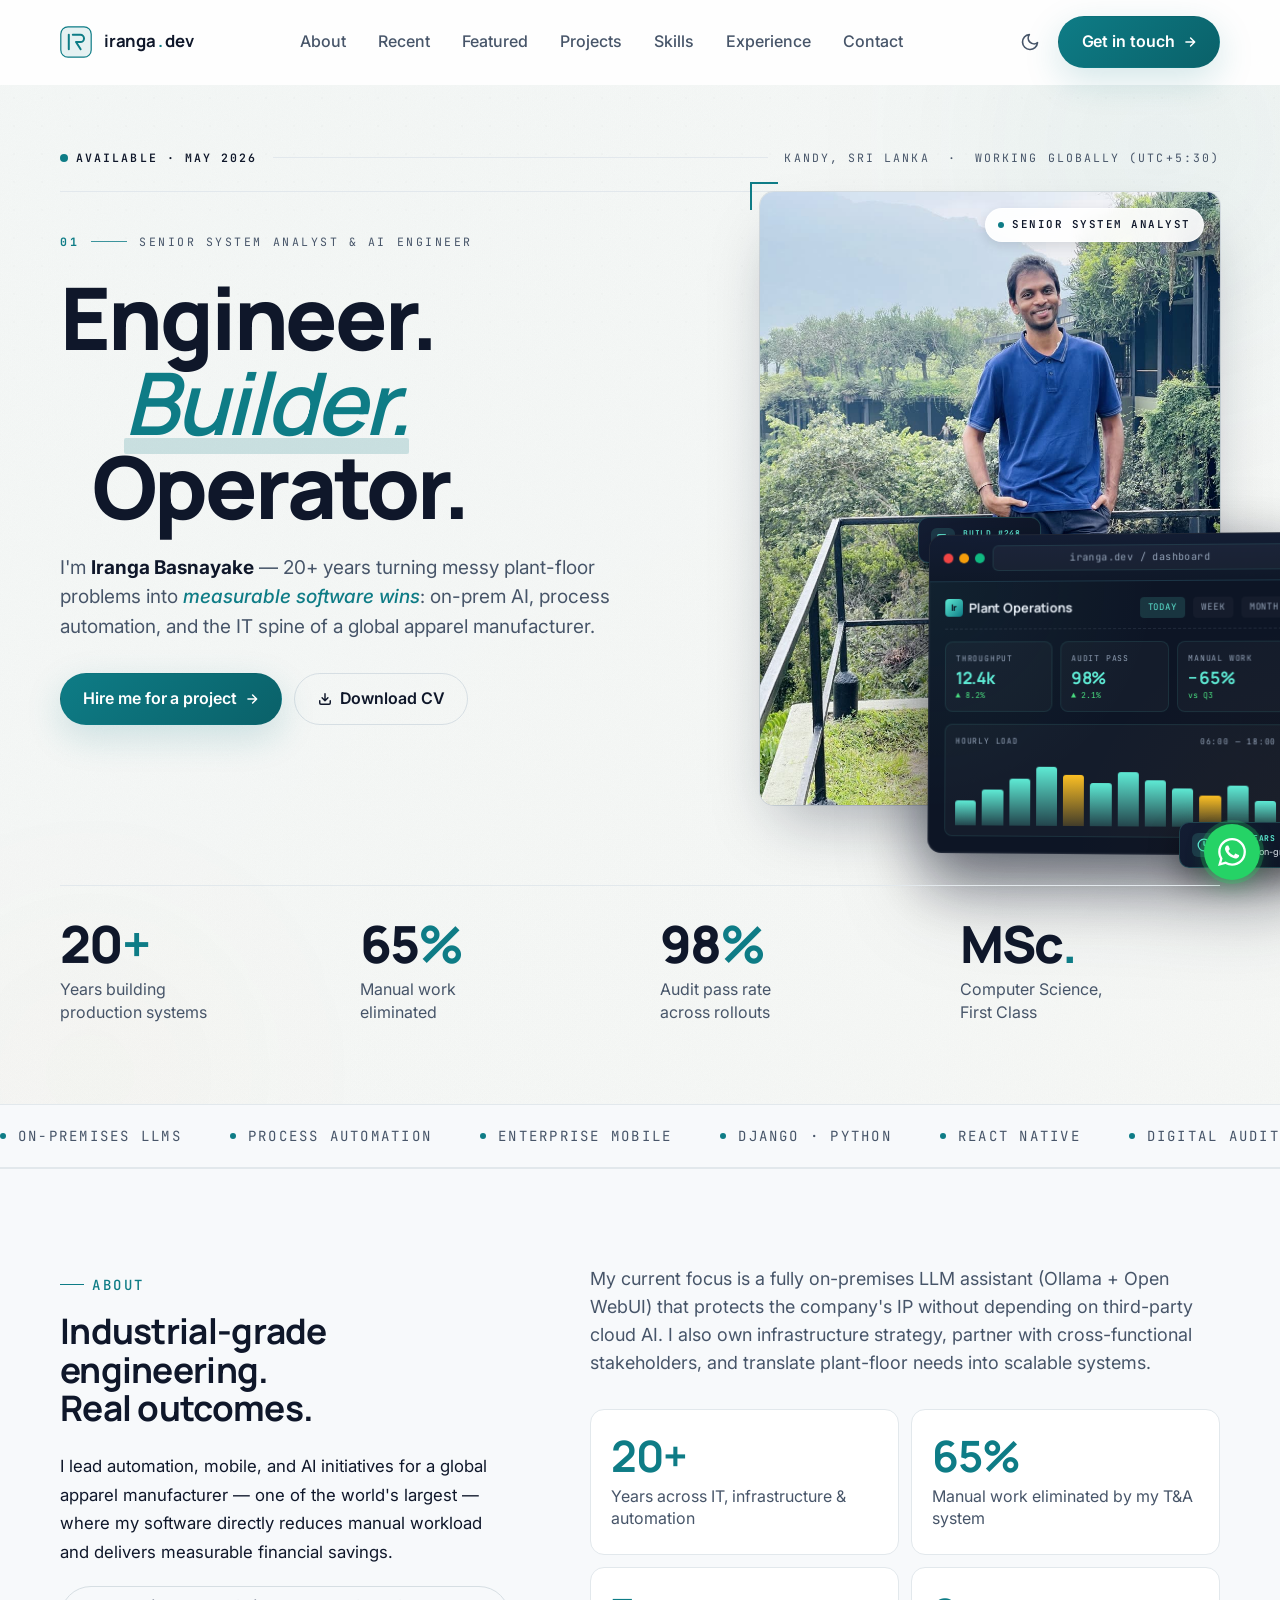
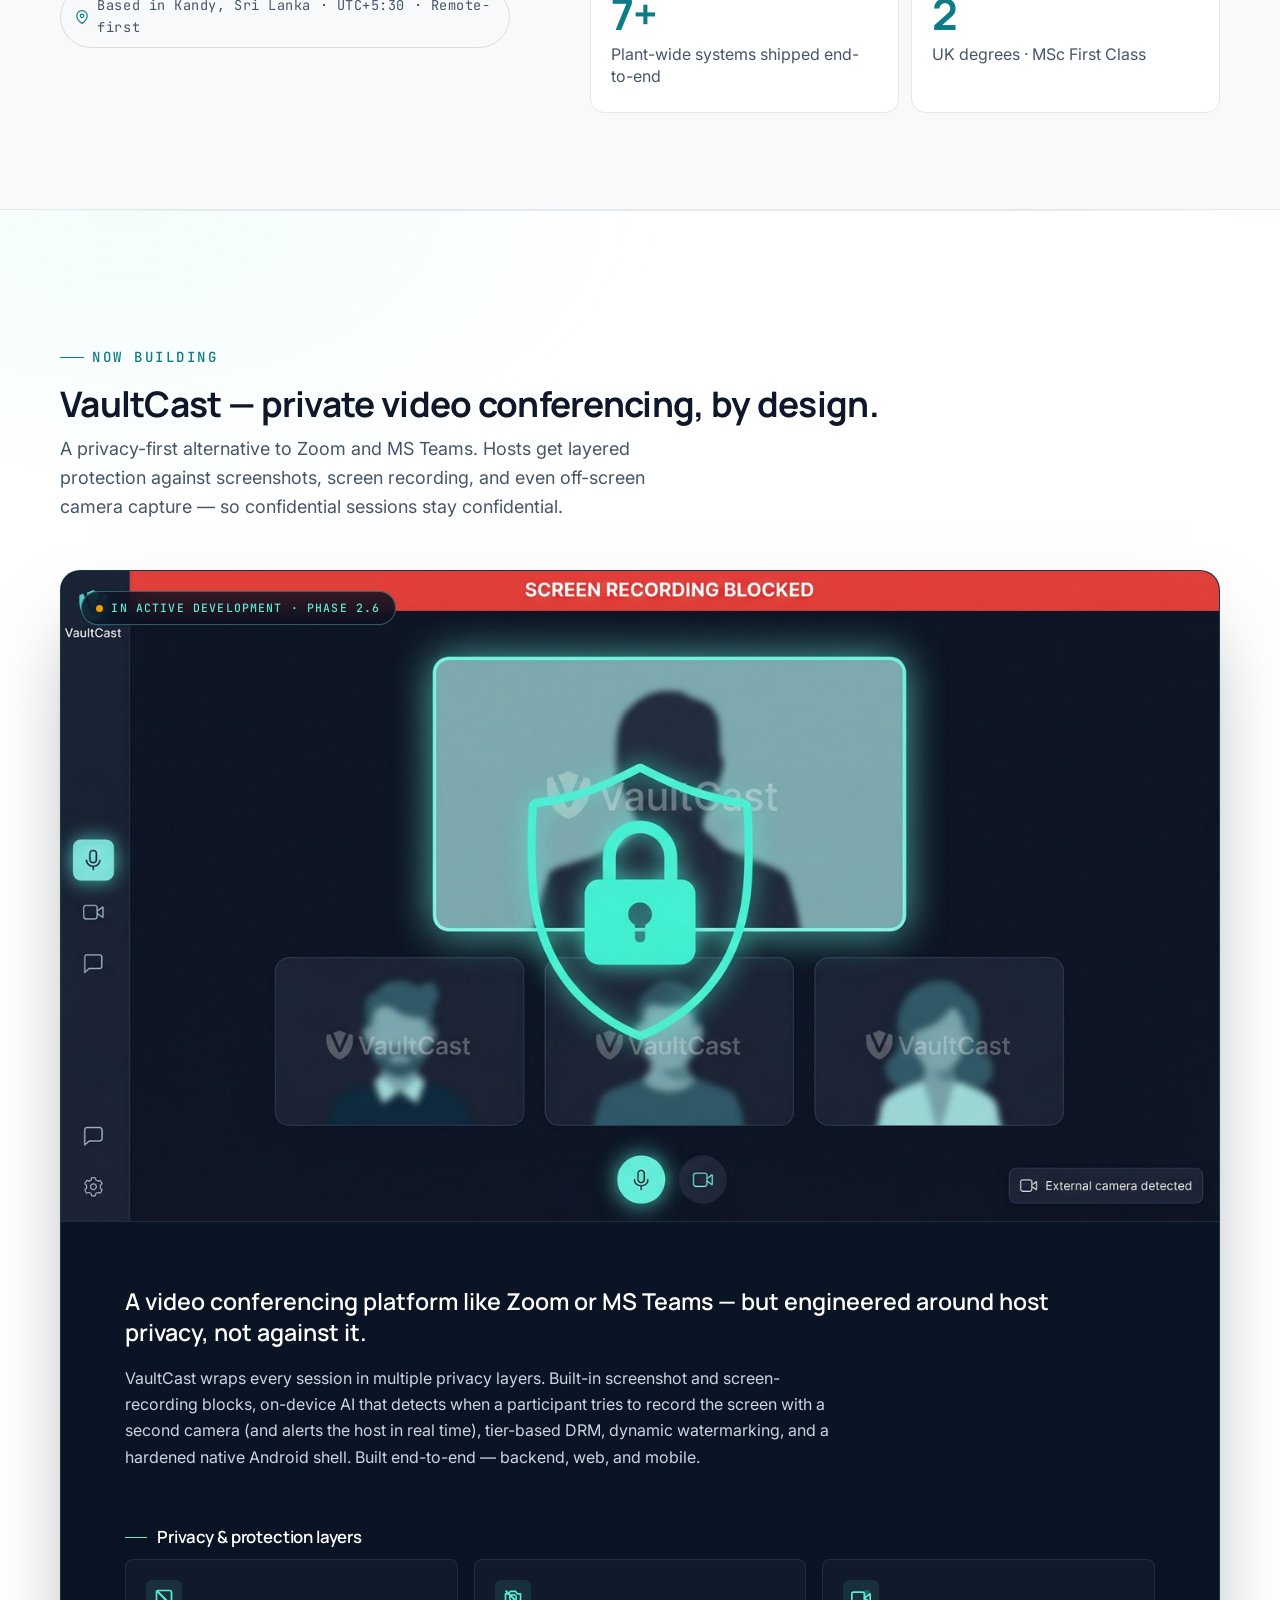
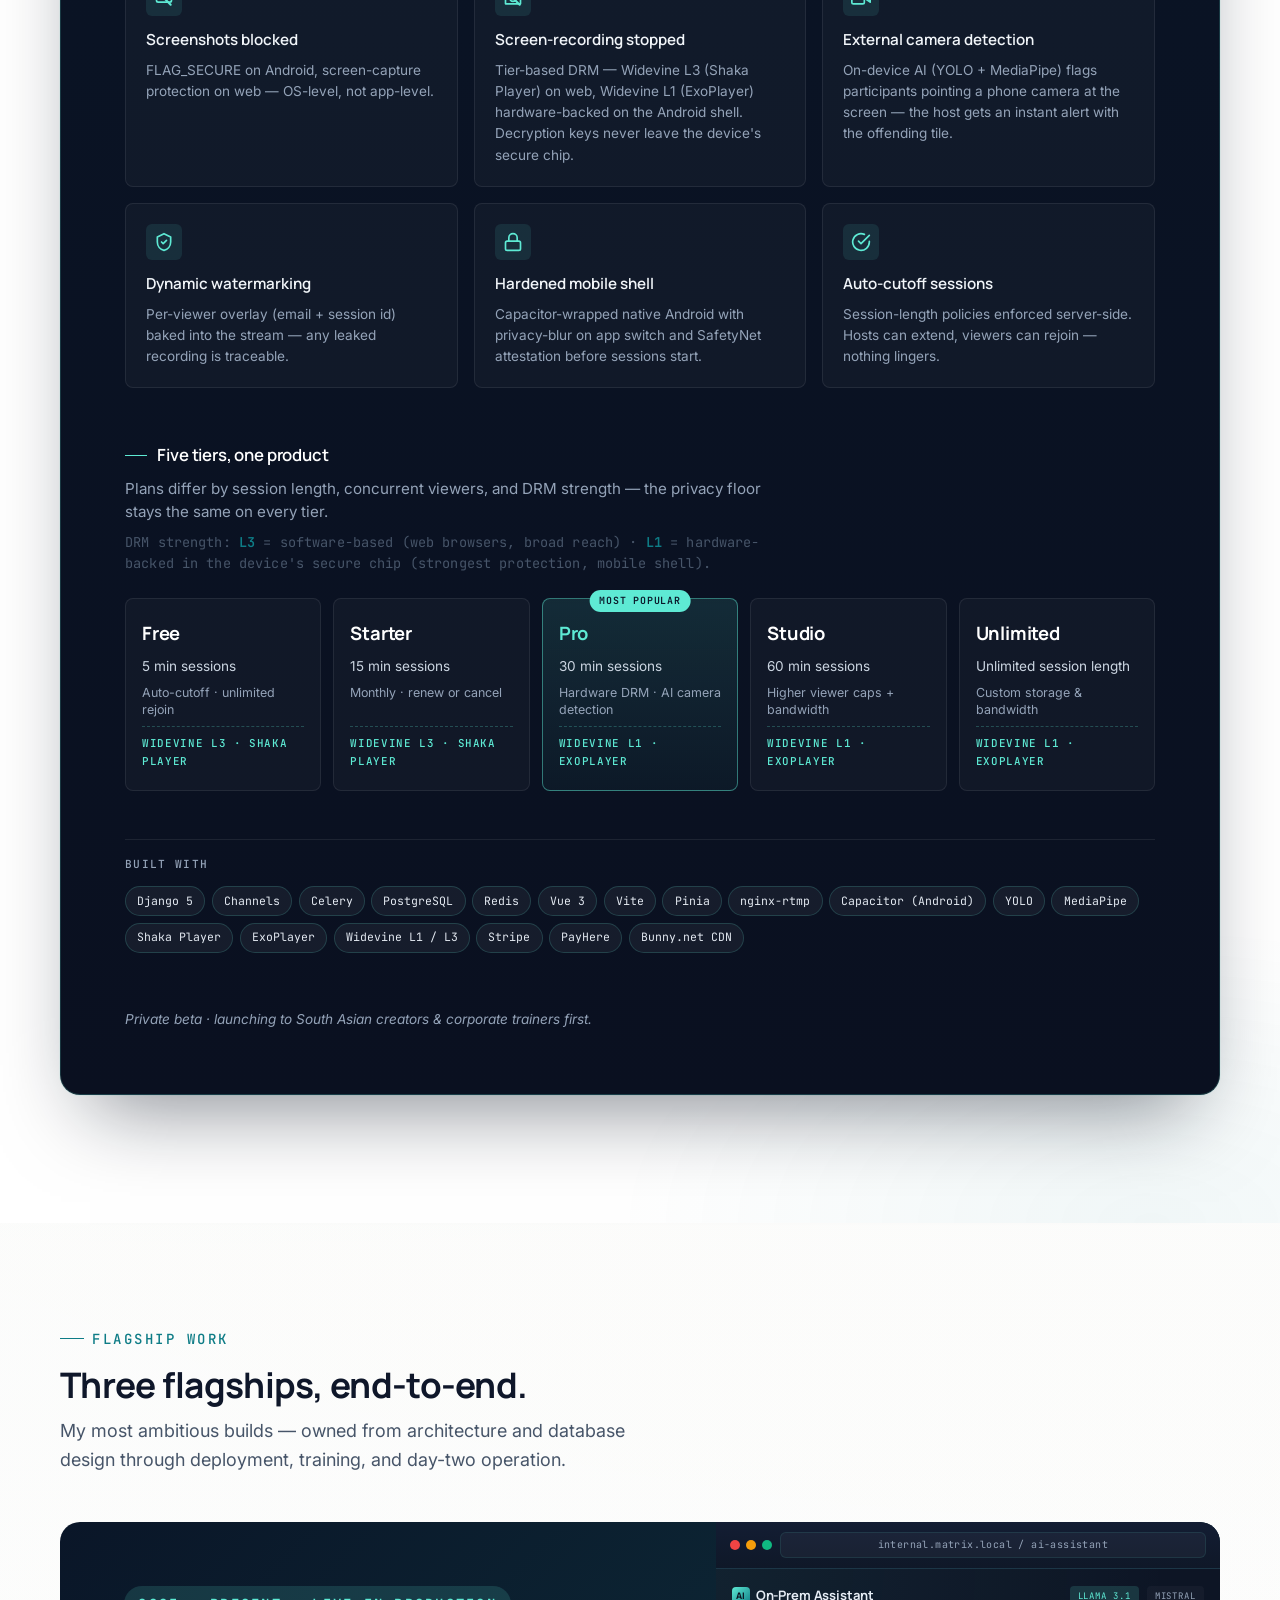
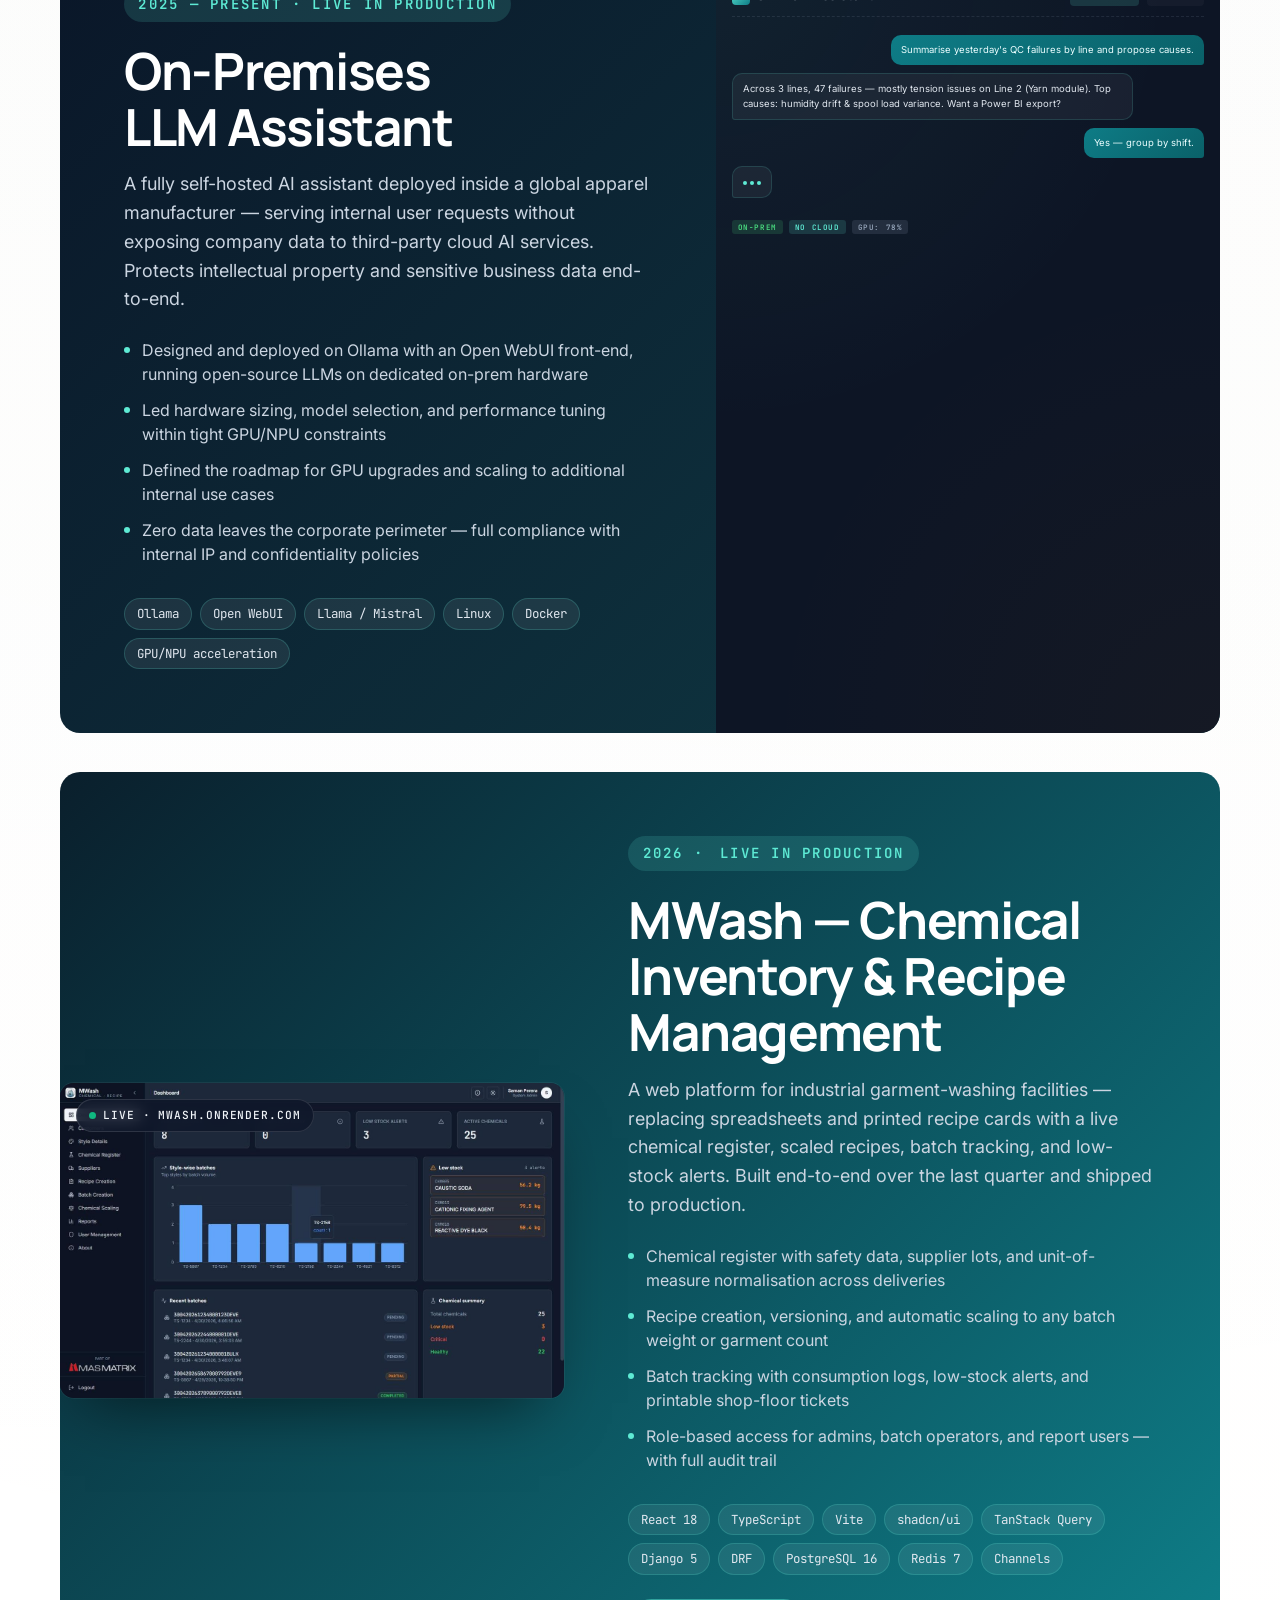
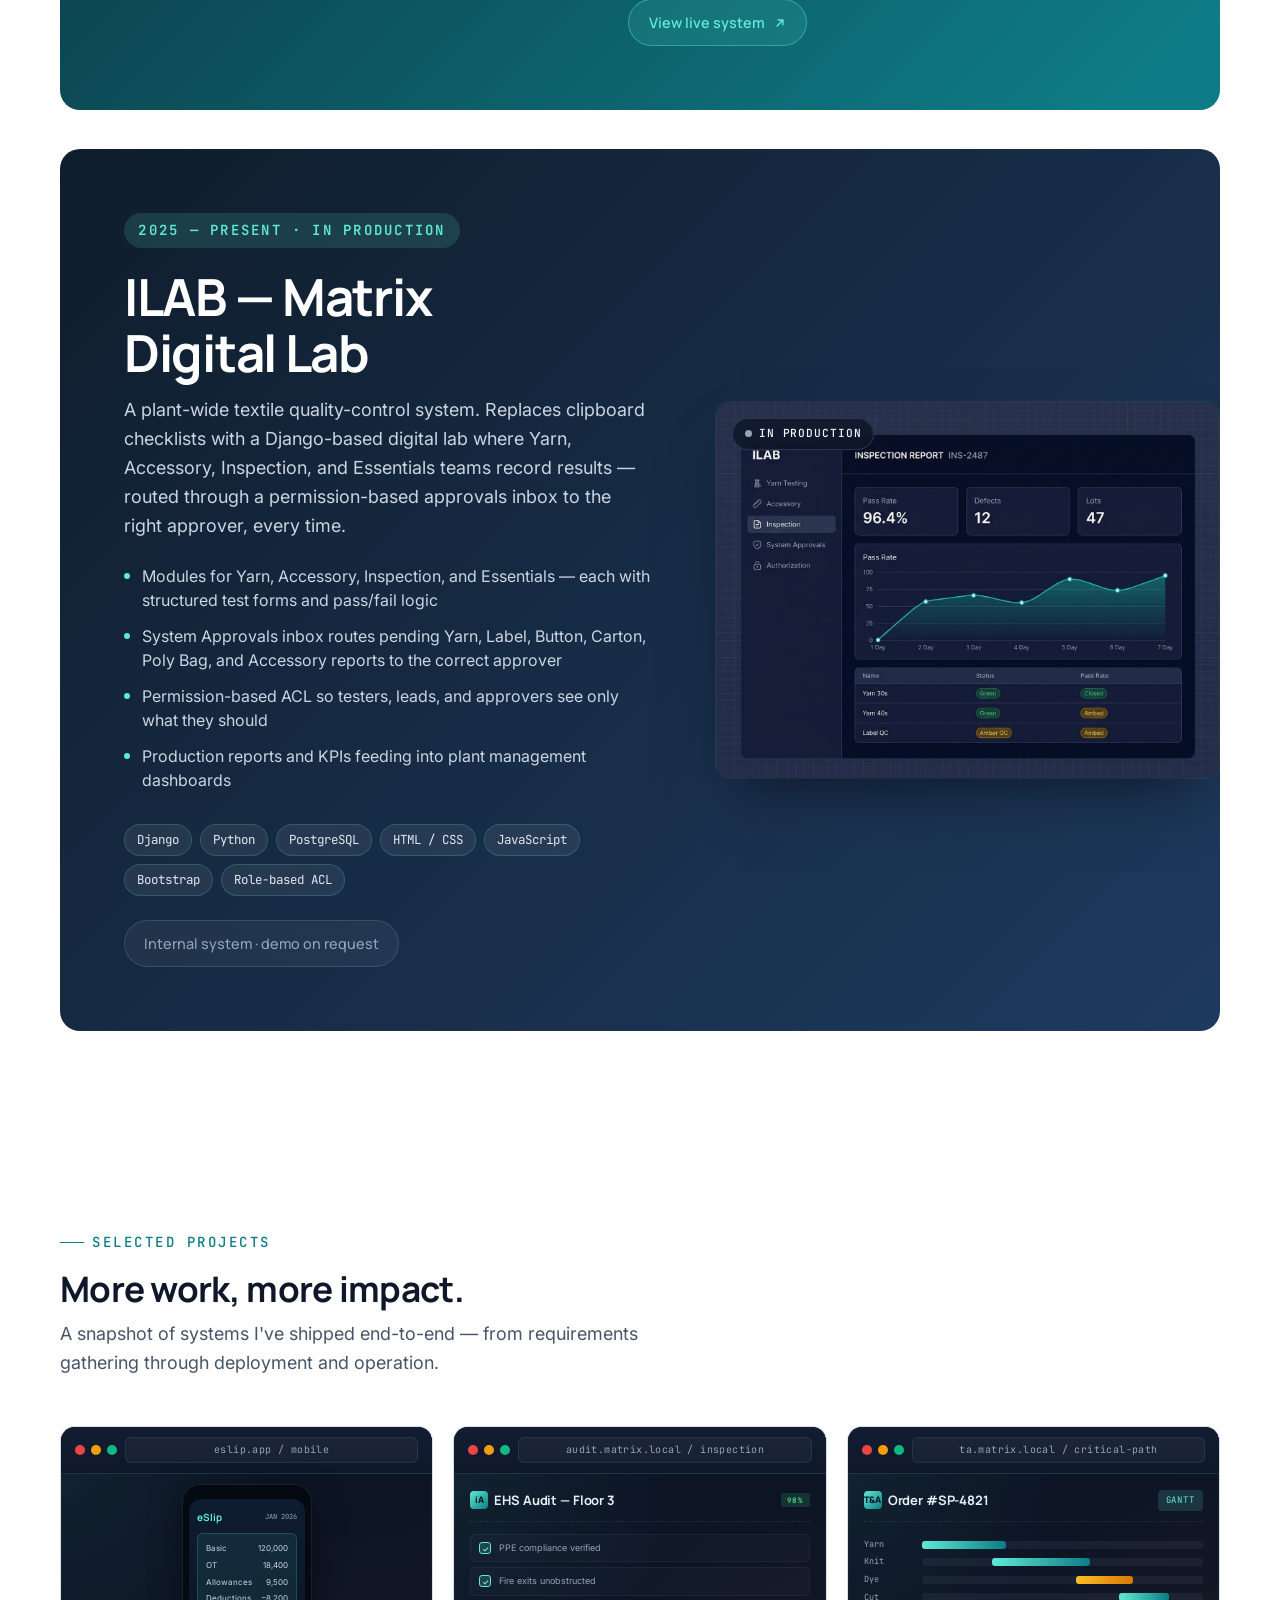
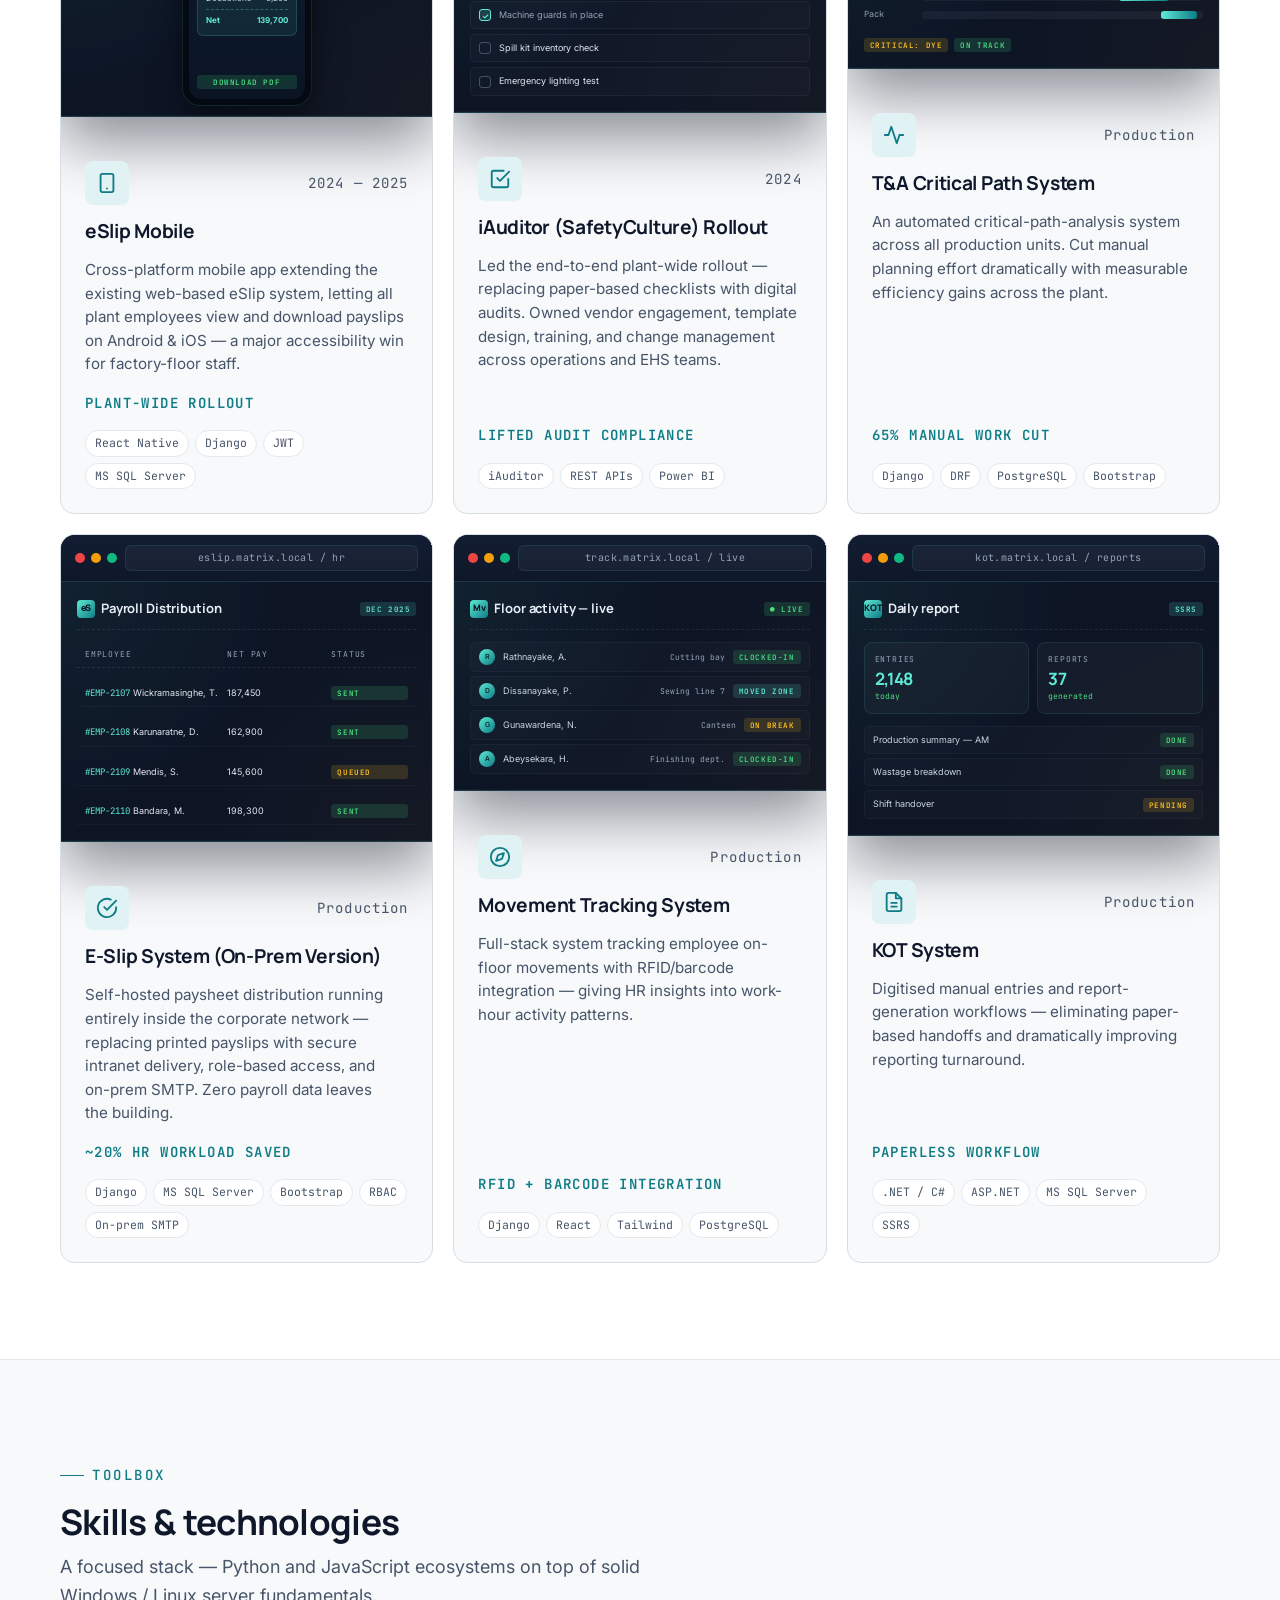
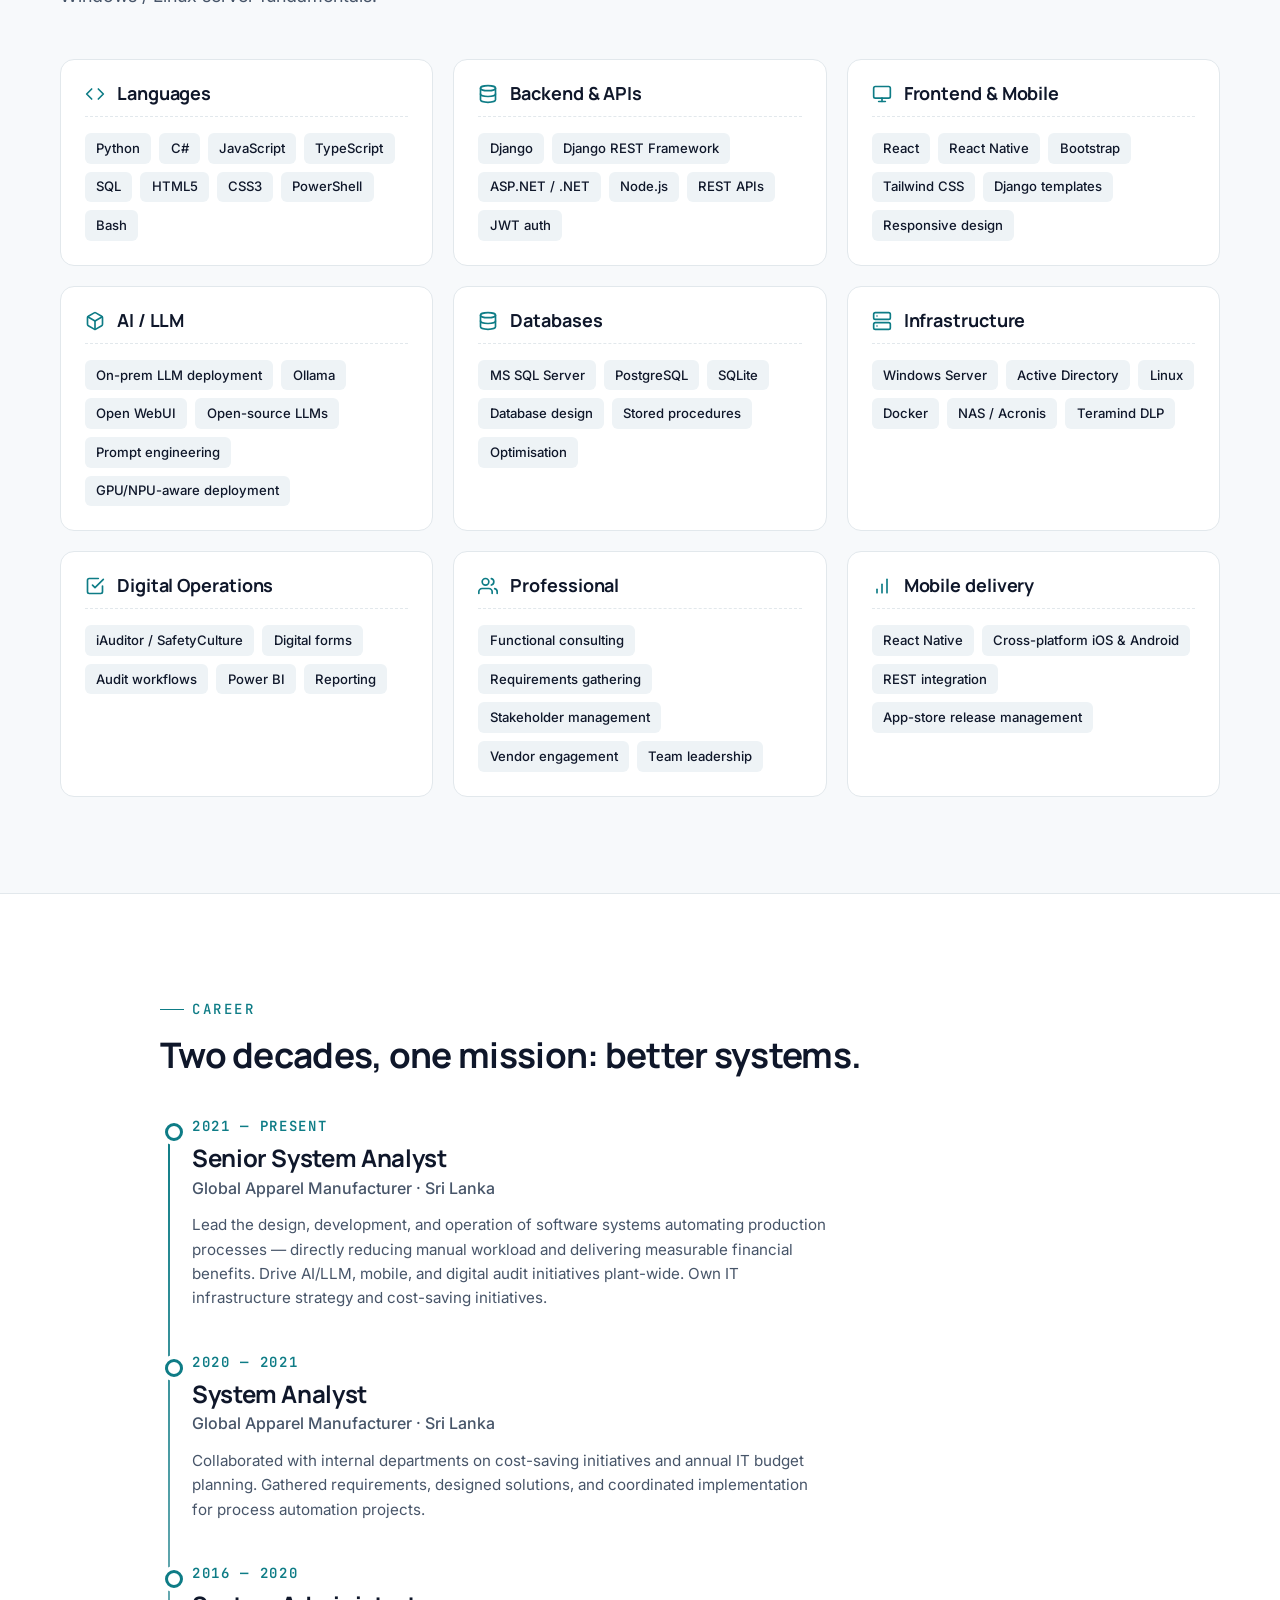
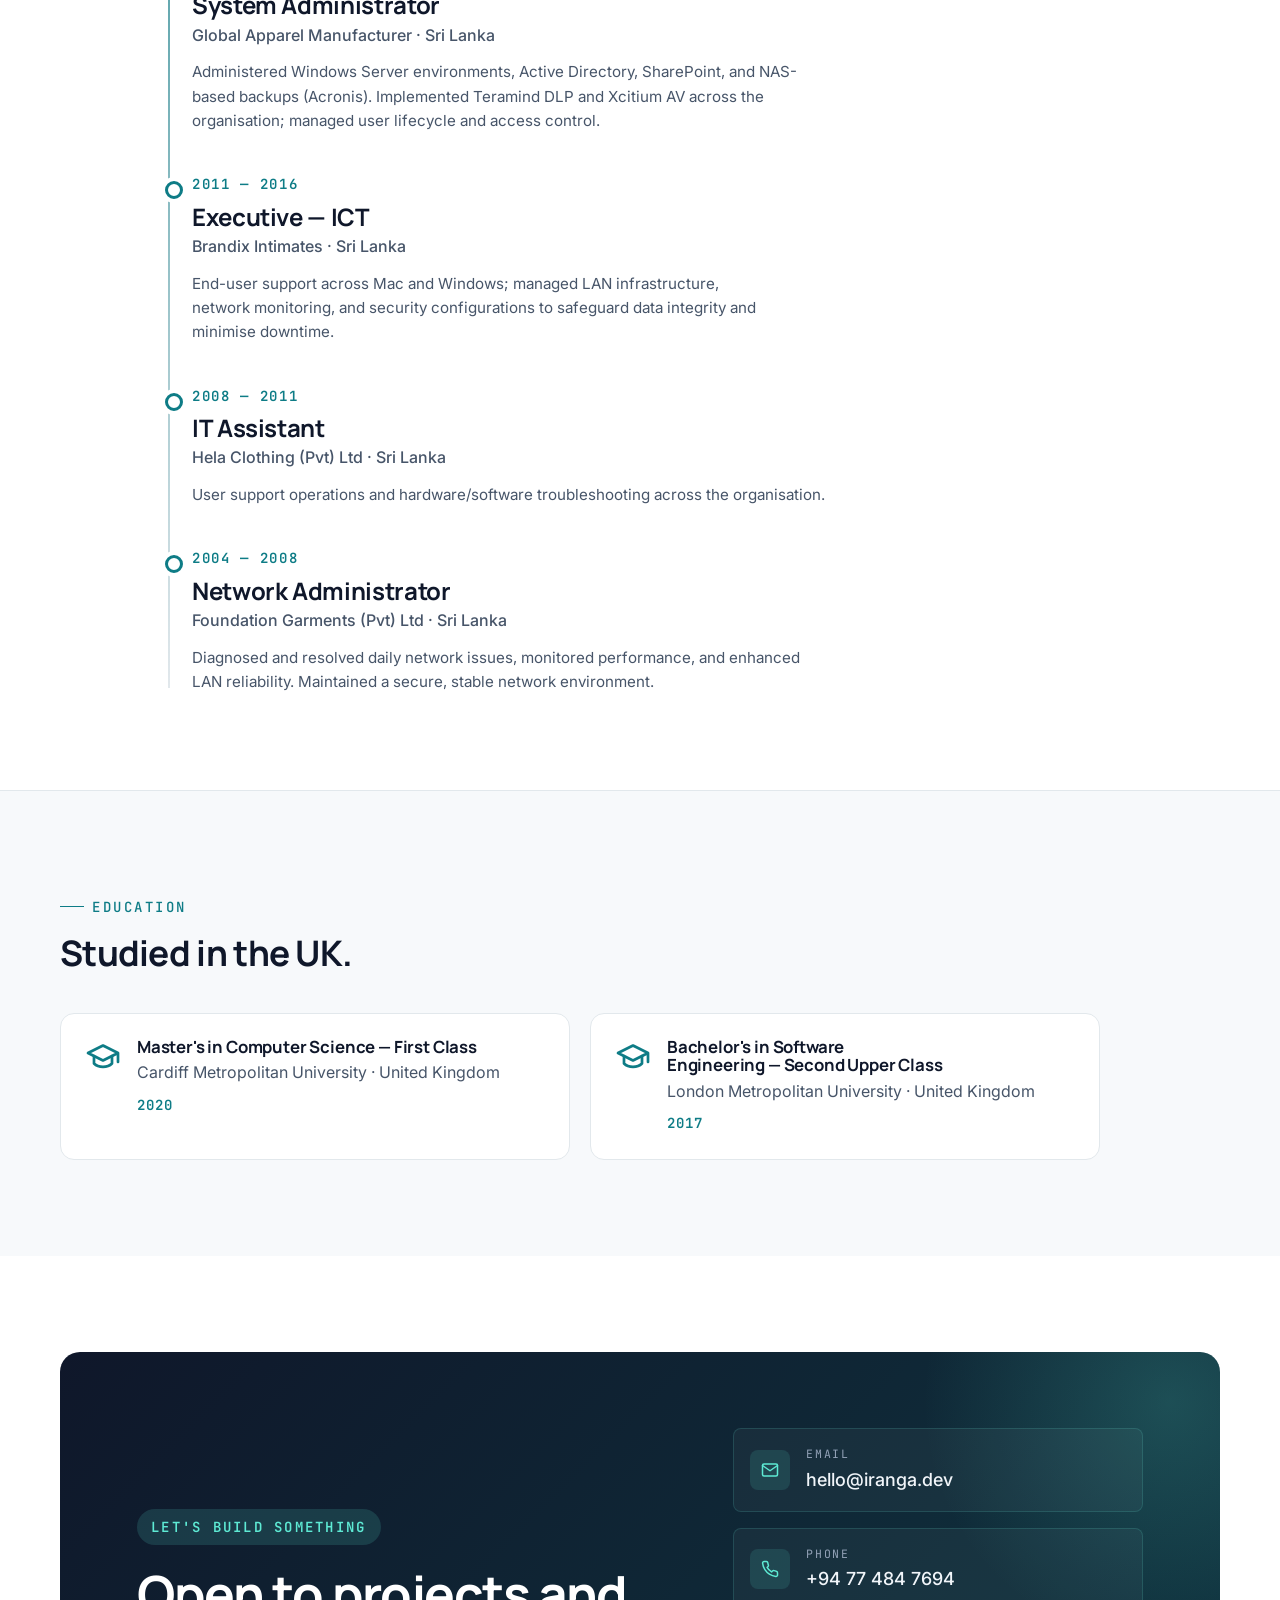
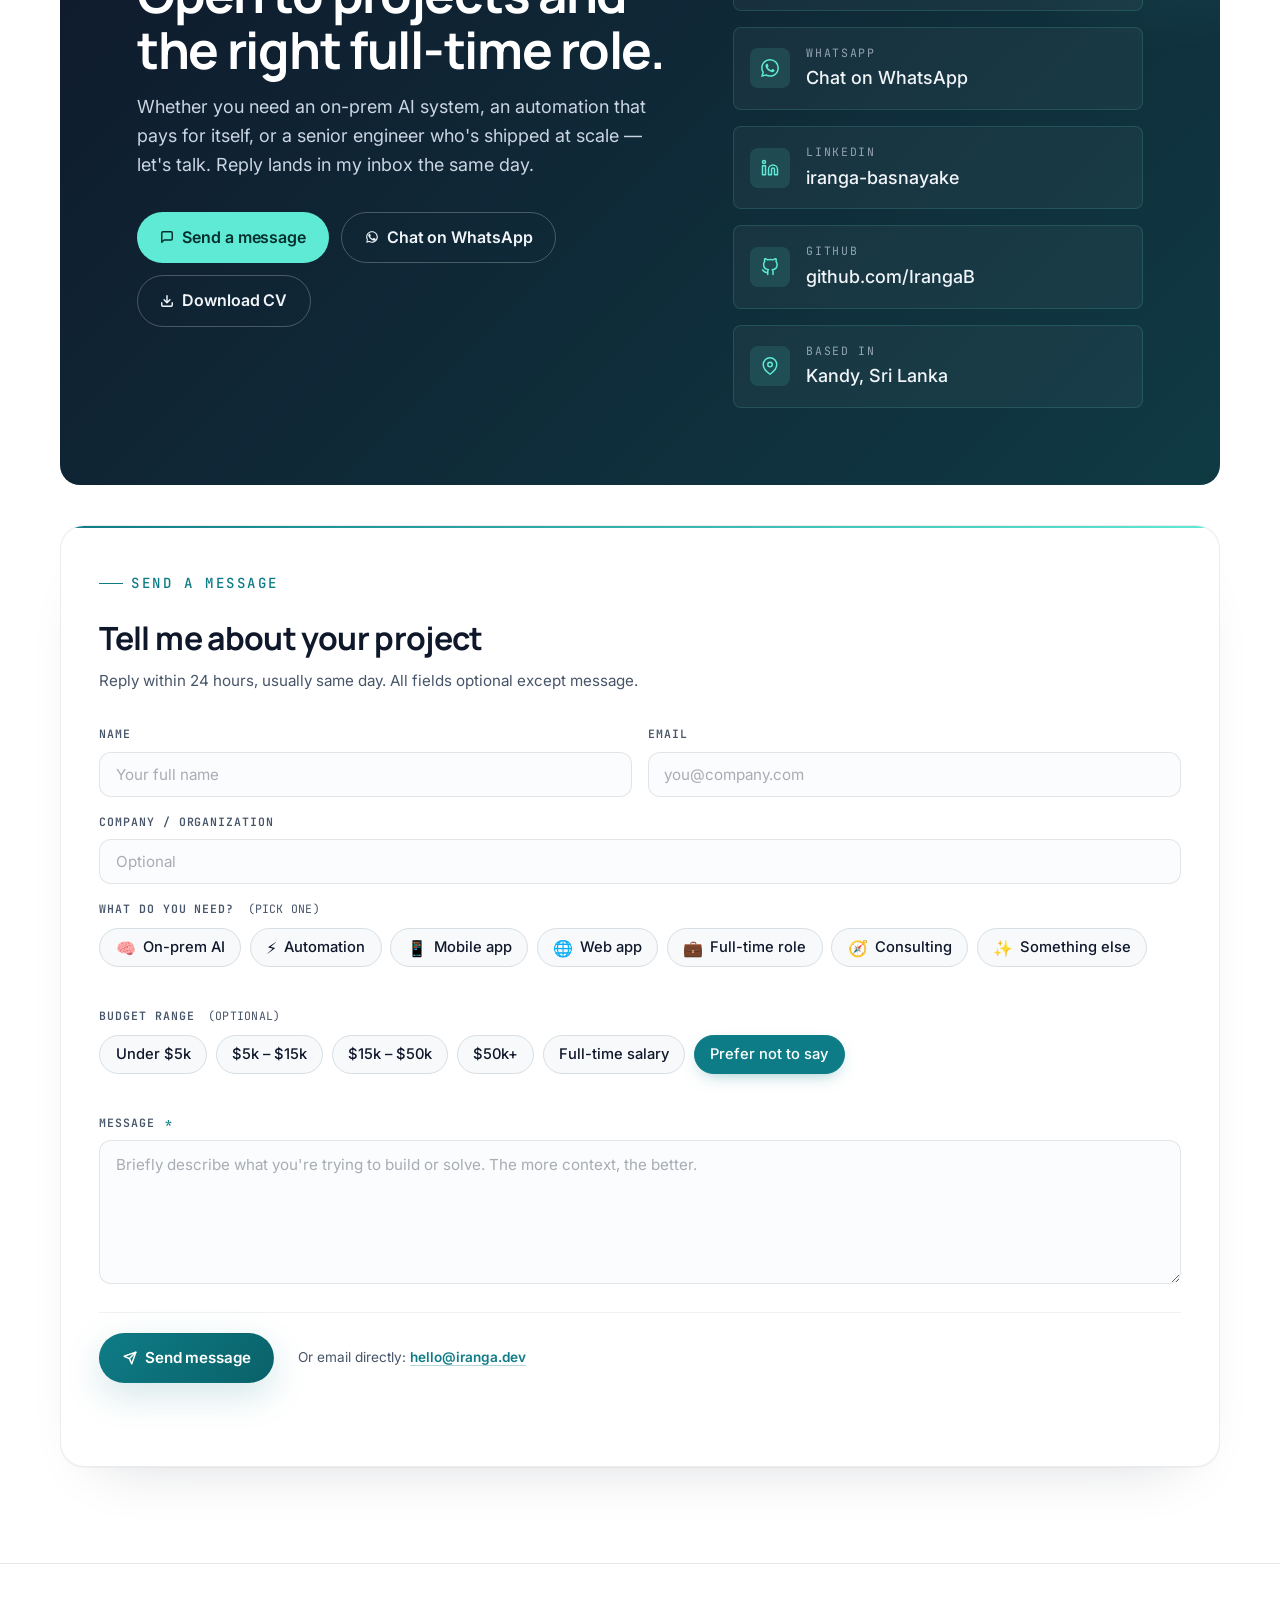
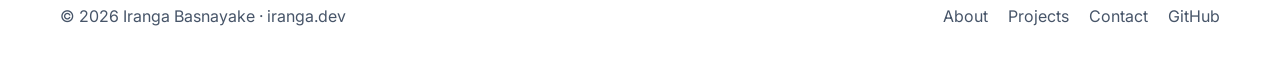
==== index.html @ efc4c95c "Initial commit: portfolio site for iranga.dev - Hero with photo portrait + dashboard mockup - Featur" ====
<!DOCTYPE html>
<html lang="en" data-theme="light">
<head>
  <meta charset="UTF-8" />
  <meta name="viewport" content="width=device-width, initial-scale=1.0" />
  <meta name="theme-color" content="#0e7c86" />
  <title>Iranga Basnayake — Senior System Analyst & AI Engineer · iranga.dev</title>
  <meta name="description" content="Iranga Basnayake — Senior System Analyst with 20+ years building on-premises AI, process automation, and enterprise mobile systems for global apparel manufacturing. Based in Kandy, Sri Lanka. Open to projects and roles." />
  <meta name="author" content="Iranga Basnayake" />
  <meta name="keywords" content="Iranga Basnayake, senior system analyst, AI engineer, on-premises LLM, Ollama, process automation, Django developer, React Native, enterprise systems, Sri Lanka, Kandy, apparel manufacturing IT, MWash, ILAB, VaultCast" />
  <meta name="robots" content="index, follow, max-image-preview:large, max-snippet:-1" />

  <!-- Canonical -->
  <link rel="canonical" href="https://iranga.dev/" />

  <!-- Open Graph -->
  <meta property="og:type" content="website" />
  <meta property="og:site_name" content="iranga.dev" />
  <meta property="og:url" content="https://iranga.dev/" />
  <meta property="og:title" content="Iranga Basnayake — Senior System Analyst & AI Engineer" />
  <meta property="og:description" content="20+ years building on-premises AI, process automation, and enterprise systems. Based in Kandy, Sri Lanka — working globally." />
  <meta property="og:image" content="https://iranga.dev/assets/images/og-card.jpg" />
  <meta property="og:image:width" content="1200" />
  <meta property="og:image:height" content="630" />
  <meta property="og:image:alt" content="Iranga Basnayake — Senior System Analyst & AI Engineer" />
  <meta property="og:locale" content="en_GB" />

  <!-- Twitter Card -->
  <meta name="twitter:card" content="summary_large_image" />
  <meta name="twitter:title" content="Iranga Basnayake — Senior System Analyst & AI Engineer" />
  <meta name="twitter:description" content="20+ years building on-premises AI, process automation, and enterprise systems. Based in Kandy, Sri Lanka." />
  <meta name="twitter:image" content="https://iranga.dev/assets/images/og-card.jpg" />
  <meta name="twitter:image:alt" content="Iranga Basnayake — Senior System Analyst & AI Engineer" />

  <!-- Fonts -->
  <link rel="preconnect" href="https://fonts.googleapis.com" />
  <link rel="preconnect" href="https://fonts.gstatic.com" crossorigin />
  <link href="https://fonts.googleapis.com/css2?family=Inter:wght@400;500;600&family=Manrope:wght@500;600;700;800&family=JetBrains+Mono:wght@400;500&display=swap" rel="stylesheet" />

  <!-- Favicon (inline SVG) -->
  <link rel="icon" type="image/svg+xml" href='data:image/svg+xml;utf8,<svg xmlns="http://www.w3.org/2000/svg" viewBox="0 0 32 32"><rect width="32" height="32" rx="7" fill="%230e7c86"/><path d="M9 9h3v14H9zM15 9h8a4 4 0 0 1 0 8h-3l4 6h-4l-4-6v6h-1zm1 7h7a3 3 0 0 0 0-6h-7z" fill="white"/></svg>' />

  <link rel="stylesheet" href="mockups.css" />
  <link rel="stylesheet" href="styles.css" />

  <!-- JSON-LD: Person schema for rich Google results -->
  <script type="application/ld+json">
  {
    "@context": "https://schema.org",
    "@type": "Person",
    "name": "Iranga Basnayake",
    "url": "https://iranga.dev/",
    "image": "https://iranga.dev/assets/images/portrait.jpg",
    "jobTitle": "Senior System Analyst & AI Engineer",
    "description": "Senior System Analyst with 20+ years building on-premises AI, process automation, and enterprise mobile systems for global apparel manufacturing.",
    "address": {
      "@type": "PostalAddress",
      "addressLocality": "Kandy",
      "addressCountry": "LK"
    },
    "alumniOf": [
      {
        "@type": "CollegeOrUniversity",
        "name": "Cardiff Metropolitan University",
        "sameAs": "https://www.cardiffmet.ac.uk/"
      },
      {
        "@type": "CollegeOrUniversity",
        "name": "London Metropolitan University",
        "sameAs": "https://www.londonmet.ac.uk/"
      }
    ],
    "knowsAbout": [
      "On-premises Large Language Models",
      "Ollama",
      "Open WebUI",
      "Process Automation",
      "Django",
      "Python",
      "React Native",
      "Enterprise Mobile Applications",
      "IT Infrastructure Strategy",
      "Apparel Manufacturing Systems",
      "Digital Audit"
    ],
    "sameAs": [
      "https://www.linkedin.com/in/iranga-basnayake-a61a8424/",
      "https://github.com/IrangaB"
    ],
    "contactPoint": [
      {
        "@type": "ContactPoint",
        "contactType": "Professional inquiries",
        "email": "hello@iranga.dev",
        "availableLanguage": ["English", "Sinhala"]
      },
      {
        "@type": "ContactPoint",
        "contactType": "WhatsApp",
        "telephone": "+94-77-484-7694",
        "availableLanguage": ["English", "Sinhala"]
      }
    ]
  }
  </script>

  <!-- JSON-LD: WebSite schema -->
  <script type="application/ld+json">
  {
    "@context": "https://schema.org",
    "@type": "WebSite",
    "name": "iranga.dev",
    "url": "https://iranga.dev/",
    "author": {
      "@type": "Person",
      "name": "Iranga Basnayake"
    },
    "inLanguage": "en"
  }
  </script>
</head>
<body>
  <!-- =================== HEADER =================== -->
  <header class="site-header" id="siteHeader">
    <div class="container nav">
      <a href="#top" class="brand" aria-label="Iranga Basnayake — home">
        <svg class="brand-mark" viewBox="0 0 40 40" fill="none" xmlns="http://www.w3.org/2000/svg" aria-hidden="true">
          <rect x="1" y="1" width="38" height="38" rx="9" fill="currentColor" opacity="0.10" />
          <rect x="1" y="1" width="38" height="38" rx="9" stroke="currentColor" stroke-width="1.5" />
          <path d="M11 11v18" stroke="currentColor" stroke-width="2.5" stroke-linecap="round" />
          <path d="M16 11h9.5a4.5 4.5 0 0 1 0 9H20l5.8 9" stroke="currentColor" stroke-width="2.5" stroke-linecap="round" stroke-linejoin="round" />
        </svg>
        <span class="brand-name">iranga<span class="dot">.</span>dev</span>
      </a>

      <nav aria-label="Primary">
        <ul class="nav-links" role="list">
          <li><a href="#about">About</a></li>
          <li><a href="#recent">Recent</a></li>
          <li><a href="#featured">Featured</a></li>
          <li><a href="#projects">Projects</a></li>
          <li><a href="#skills">Skills</a></li>
          <li><a href="#experience">Experience</a></li>
          <li><a href="#contact">Contact</a></li>
        </ul>
      </nav>

      <div class="nav-actions">
        <button class="theme-toggle" data-theme-toggle aria-label="Switch to dark mode">
          <svg width="20" height="20" viewBox="0 0 24 24" fill="none" stroke="currentColor" stroke-width="2" aria-hidden="true">
            <path d="M21 12.79A9 9 0 1 1 11.21 3 7 7 0 0 0 21 12.79z" />
          </svg>
        </button>
        <a class="btn btn-primary" href="#contact">
          Get in touch
          <svg class="arrow" width="14" height="14" viewBox="0 0 24 24" fill="none" stroke="currentColor" stroke-width="2.5" stroke-linecap="round" stroke-linejoin="round" aria-hidden="true">
            <path d="M5 12h14M13 5l7 7-7 7" />
          </svg>
        </a>
      </div>
    </div>
  </header>

  <main id="top">
    <!-- =================== HERO (modern split, magazine style) =================== -->
    <section class="hero hero--split">
      <div class="hero-bg-shape"></div>
      <div class="hero-noise" aria-hidden="true"></div>

      <div class="container">
        <!-- Eyebrow row -->
        <div class="hero-eyebrow reveal">
          <span class="eyebrow-mark">
            <span class="status-dot"></span>
            <span class="eyebrow-label">Available · May 2026</span>
          </span>
          <span class="eyebrow-divider" aria-hidden="true"></span>
          <span class="eyebrow-meta">Kandy, Sri Lanka &nbsp;·&nbsp; Working globally (UTC+5:30)</span>
        </div>

        <div class="hero-split">
          <!-- LEFT: massive display type -->
          <div class="hero-display">
            <p class="hero-kicker reveal reveal-delay-1">
              <span class="kicker-num">01</span>
              <span class="kicker-line" aria-hidden="true"></span>
              <span class="kicker-text">Senior System Analyst &amp; AI Engineer</span>
            </p>

            <h1 class="hero-headline reveal reveal-delay-1">
              <span class="line line-1">Engineer.</span>
              <span class="line line-2"><span class="accent">Builder.</span></span>
              <span class="line line-3">Operator.</span>
            </h1>

            <p class="hero-lede reveal reveal-delay-2">
              I'm <strong>Iranga Basnayake</strong> — 20+ years turning messy plant-floor problems into <em>measurable software wins</em>: on-prem AI, process automation, and the IT spine of a global apparel manufacturer.
            </p>

            <div class="hero-cta reveal reveal-delay-3">
              <a class="btn btn-primary" href="#contact">
                Hire me for a project
                <svg class="arrow" width="14" height="14" viewBox="0 0 24 24" fill="none" stroke="currentColor" stroke-width="2.5" stroke-linecap="round" stroke-linejoin="round" aria-hidden="true">
                  <path d="M5 12h14M13 5l7 7-7 7" />
                </svg>
              </a>
              <a class="btn btn-ghost" href="assets/Iranga-Basnayake-CV.pdf" download>
                <svg width="14" height="14" viewBox="0 0 24 24" fill="none" stroke="currentColor" stroke-width="2.5" stroke-linecap="round" stroke-linejoin="round" aria-hidden="true">
                  <path d="M21 15v4a2 2 0 0 1-2 2H5a2 2 0 0 1-2-2v-4M7 10l5 5 5-5M12 15V3" />
                </svg>
                Download CV
              </a>
            </div>
          </div>

          <!-- RIGHT: photo portrait plate + dashboard overlay -->
          <div class="hero-canvas reveal reveal-delay-2">
            <div class="hero-portrait">
              <div class="portrait-frame">
                <img src="assets/images/portrait.jpg" alt="Iranga Basnayake — Senior System Analyst" loading="eager" decoding="async" />
              </div>
              <div class="portrait-corner tl" aria-hidden="true"></div>
              <div class="portrait-corner br" aria-hidden="true"></div>
              <div class="portrait-tag">
                <span class="tag-dot"></span>
                <span class="tag-text">Senior System Analyst</span>
              </div>
            </div>

            <!-- Dashboard mockup floats over portrait, bottom-left -->
            <div class="hero-mockup hero-mockup--overlay" aria-hidden="true">
              <!-- Floating mini-card 1 -->
              <div class="mini one">
                <span class="ico">
                  <svg width="14" height="14" viewBox="0 0 24 24" fill="none" stroke="currentColor" stroke-width="2.2" stroke-linecap="round" stroke-linejoin="round"><path d="M9 11l3 3L22 4"/><path d="M21 12v7a2 2 0 0 1-2 2H5a2 2 0 0 1-2-2V5a2 2 0 0 1 2-2h11"/></svg>
                </span>
                <div class="text"><strong>Build #248</strong>Deploy passed</div>
              </div>

              <!-- Main mockup: Plant ops dashboard -->
              <div class="mockup">
                <div class="mockup-bar">
                  <div class="dots"><span></span><span></span><span></span></div>
                  <div class="url">iranga.dev / dashboard</div>
                </div>
                <div class="mockup-body">
                  <div class="m-header">
                    <div class="m-title"><span class="m-logo">Ir</span>Plant Operations</div>
                    <div class="m-tabs">
                      <span class="active">Today</span><span>Week</span><span>Month</span>
                    </div>
                  </div>
                  <div class="m-kpis">
                    <div class="m-kpi">
                      <div class="m-kpi-label">Throughput</div>
                      <div class="m-kpi-value">12.4k</div>
                      <div class="m-kpi-trend">▲ 8.2%</div>
                    </div>
                    <div class="m-kpi">
                      <div class="m-kpi-label">Audit pass</div>
                      <div class="m-kpi-value">98%</div>
                      <div class="m-kpi-trend">▲ 2.1%</div>
                    </div>
                    <div class="m-kpi">
                      <div class="m-kpi-label">Manual work</div>
                      <div class="m-kpi-value">− 65%</div>
                      <div class="m-kpi-trend">vs Q3</div>
                    </div>
                  </div>
                  <div class="m-chart">
                    <div class="m-chart-head">
                      <span>Hourly load</span>
                      <span>06:00 — 18:00</span>
                    </div>
                    <div class="m-bars">
                      <div class="bar" style="height: 38%; animation-delay: 0.05s;"></div>
                      <div class="bar" style="height: 55%; animation-delay: 0.10s;"></div>
                      <div class="bar" style="height: 72%; animation-delay: 0.15s;"></div>
                      <div class="bar" style="height: 90%; animation-delay: 0.20s;"></div>
                      <div class="bar alt" style="height: 78%; animation-delay: 0.25s;"></div>
                      <div class="bar" style="height: 65%; animation-delay: 0.30s;"></div>
                      <div class="bar" style="height: 82%; animation-delay: 0.35s;"></div>
                      <div class="bar" style="height: 70%; animation-delay: 0.40s;"></div>
                      <div class="bar" style="height: 58%; animation-delay: 0.45s;"></div>
                      <div class="bar alt" style="height: 48%; animation-delay: 0.50s;"></div>
                      <div class="bar" style="height: 62%; animation-delay: 0.55s;"></div>
                      <div class="bar" style="height: 40%; animation-delay: 0.60s;"></div>
                    </div>
                  </div>
                </div>
              </div>

              <!-- Floating mini-card 2 -->
              <div class="mini two">
                <span class="ico">
                  <svg width="14" height="14" viewBox="0 0 24 24" fill="none" stroke="currentColor" stroke-width="2.2" stroke-linecap="round" stroke-linejoin="round"><circle cx="12" cy="12" r="10"/><polyline points="12 6 12 12 16 14"/></svg>
                </span>
                <div class="text"><strong>20+ years</strong>Production-grade</div>
              </div>
            </div>
          </div>
        </div>

        <!-- Stats strip — magazine footer rule -->
        <div class="hero-stats-strip reveal reveal-delay-3">
          <div class="strip-item">
            <div class="strip-num">20<span>+</span></div>
            <div class="strip-label">Years building<br/>production systems</div>
          </div>
          <div class="strip-item">
            <div class="strip-num">65<span>%</span></div>
            <div class="strip-label">Manual work<br/>eliminated</div>
          </div>
          <div class="strip-item">
            <div class="strip-num">98<span>%</span></div>
            <div class="strip-label">Audit pass rate<br/>across rollouts</div>
          </div>
          <div class="strip-item">
            <div class="strip-num">MSc<span>.</span></div>
            <div class="strip-label">Computer Science,<br/>First Class</div>
          </div>
        </div>
      </div>
    </section>

    <!-- =================== MARQUEE =================== -->
    <div class="marquee" aria-hidden="true">
      <div class="marquee-track">
        <span class="marquee-item"><span class="bullet"></span> On-Premises LLMs</span>
        <span class="marquee-item"><span class="bullet"></span> Process Automation</span>
        <span class="marquee-item"><span class="bullet"></span> Enterprise Mobile</span>
        <span class="marquee-item"><span class="bullet"></span> Django · Python</span>
        <span class="marquee-item"><span class="bullet"></span> React Native</span>
        <span class="marquee-item"><span class="bullet"></span> Digital Audit</span>
        <span class="marquee-item"><span class="bullet"></span> Infrastructure Strategy</span>
        <!-- duplicate for seamless loop -->
        <span class="marquee-item"><span class="bullet"></span> On-Premises LLMs</span>
        <span class="marquee-item"><span class="bullet"></span> Process Automation</span>
        <span class="marquee-item"><span class="bullet"></span> Enterprise Mobile</span>
        <span class="marquee-item"><span class="bullet"></span> Django · Python</span>
        <span class="marquee-item"><span class="bullet"></span> React Native</span>
        <span class="marquee-item"><span class="bullet"></span> Digital Audit</span>
        <span class="marquee-item"><span class="bullet"></span> Infrastructure Strategy</span>
      </div>
    </div>

    <!-- =================== ABOUT =================== -->
    <section class="about" id="about">
      <div class="container">
        <div class="about-grid">
          <div class="reveal">
            <span class="eyebrow">About</span>
            <h2 class="section-title">Industrial-grade engineering. Real outcomes.</h2>

            <div class="about-lede">
              <p>I lead automation, mobile, and AI initiatives for a global apparel manufacturer — one of the world's largest — where my software directly reduces manual workload and delivers measurable financial savings.</p>
              <div class="about-location">
                <svg width="14" height="14" viewBox="0 0 24 24" fill="none" stroke="currentColor" stroke-width="2" stroke-linecap="round" stroke-linejoin="round" aria-hidden="true"><path d="M21 10c0 7-9 13-9 13s-9-6-9-13a9 9 0 0 1 18 0z"/><circle cx="12" cy="10" r="3"/></svg>
                Based in Kandy, Sri Lanka &middot; UTC+5:30 &middot; Remote-first
              </div>
            </div>
          </div>

          <div class="reveal reveal-delay-1">
            <div class="about-narrative">
              <p>
                My current focus is a fully on-premises LLM assistant (Ollama + Open WebUI) that protects the company's IP without depending on third-party cloud AI. I also own infrastructure strategy, partner with cross-functional stakeholders, and translate plant-floor needs into scalable systems.
              </p>
            </div>

            <div class="about-stats" style="margin-top: 2rem;">
              <div class="about-stat">
                <div class="about-stat-value">20+</div>
                <div class="about-stat-label">Years across IT, infrastructure &amp; automation</div>
              </div>
              <div class="about-stat">
                <div class="about-stat-value">65%</div>
                <div class="about-stat-label">Manual work eliminated by my T&amp;A system</div>
              </div>
              <div class="about-stat">
                <div class="about-stat-value">7+</div>
                <div class="about-stat-label">Plant-wide systems shipped end-to-end</div>
              </div>
              <div class="about-stat">
                <div class="about-stat-value">2</div>
                <div class="about-stat-label">UK degrees · MSc First Class</div>
              </div>
            </div>
          </div>
        </div>
      </div>
    </section>

    <!-- =================== NOW BUILDING — VaultCast =================== -->
    <section class="now-building" id="recent">
      <div class="container">
        <div class="section-head reveal" style="margin-bottom: var(--space-12);">
          <span class="eyebrow">Now building</span>
          <h2 class="section-title">VaultCast &mdash; private video conferencing, by design.</h2>
          <p class="section-lede">A privacy-first alternative to Zoom and MS Teams. Hosts get layered protection against screenshots, screen recording, and even off-screen camera capture &mdash; so confidential sessions stay confidential.</p>
        </div>

        <article class="vc-card reveal reveal-delay-1">
          <div class="vc-cover">
            <img src="assets/projects/vaultcast-cover.jpg" alt="VaultCast — secure private video conferencing" loading="lazy" />
            <span class="vc-status"><span class="dot"></span>In active development &middot; Phase 2.6</span>
          </div>

          <div class="vc-body">
            <div class="vc-intro">
              <p class="vc-tagline">A video conferencing platform like Zoom or MS Teams &mdash; but engineered around host privacy, not against it.</p>
              <p class="vc-summary">VaultCast wraps every session in multiple privacy layers. Built-in screenshot and screen-recording blocks, on-device AI that detects when a participant tries to record the screen with a second camera (and alerts the host in real time), tier-based DRM, dynamic watermarking, and a hardened native Android shell. Built end-to-end &mdash; backend, web, and mobile.</p>
            </div>

            <div class="vc-protection">
              <h4>Privacy &amp; protection layers</h4>
              <div class="vc-protect-grid">
                <div class="vc-protect">
                  <div class="vc-protect-icon">
                    <svg width="20" height="20" viewBox="0 0 24 24" fill="none" stroke="currentColor" stroke-width="2" stroke-linecap="round" stroke-linejoin="round" aria-hidden="true"><rect x="3" y="3" width="18" height="14" rx="2"/><line x1="4" y1="4" x2="20" y2="20" stroke-width="2.5"/></svg>
                  </div>
                  <h5>Screenshots blocked</h5>
                  <p>FLAG_SECURE on Android, screen-capture protection on web &mdash; OS-level, not app-level.</p>
                </div>
                <div class="vc-protect">
                  <div class="vc-protect-icon">
                    <svg width="20" height="20" viewBox="0 0 24 24" fill="none" stroke="currentColor" stroke-width="2" stroke-linecap="round" stroke-linejoin="round" aria-hidden="true"><circle cx="12" cy="12" r="4"/><path d="M3 7h4l2-3h6l2 3h4v12H3z"/><line x1="4" y1="4" x2="20" y2="20" stroke-width="2.5"/></svg>
                  </div>
                  <h5>Screen-recording stopped</h5>
                  <p>Tier-based DRM &mdash; Widevine L3 (Shaka Player) on web, Widevine L1 (ExoPlayer) hardware-backed on the Android shell. Decryption keys never leave the device's secure chip.</p>
                </div>
                <div class="vc-protect">
                  <div class="vc-protect-icon">
                    <svg width="20" height="20" viewBox="0 0 24 24" fill="none" stroke="currentColor" stroke-width="2" stroke-linecap="round" stroke-linejoin="round" aria-hidden="true"><path d="M23 7l-7 5 7 5z"/><rect x="1" y="5" width="15" height="14" rx="2"/><circle cx="19" cy="6" r="3" fill="currentColor" opacity=".25"/></svg>
                  </div>
                  <h5>External camera detection</h5>
                  <p>On-device AI (YOLO + MediaPipe) flags participants pointing a phone camera at the screen &mdash; the host gets an instant alert with the offending tile.</p>
                </div>
                <div class="vc-protect">
                  <div class="vc-protect-icon">
                    <svg width="20" height="20" viewBox="0 0 24 24" fill="none" stroke="currentColor" stroke-width="2" stroke-linecap="round" stroke-linejoin="round" aria-hidden="true"><path d="M12 2L4 6v6c0 5 3.5 9 8 10 4.5-1 8-5 8-10V6z"/><path d="M9 12l2 2 4-4"/></svg>
                  </div>
                  <h5>Dynamic watermarking</h5>
                  <p>Per-viewer overlay (email + session id) baked into the stream &mdash; any leaked recording is traceable.</p>
                </div>
                <div class="vc-protect">
                  <div class="vc-protect-icon">
                    <svg width="20" height="20" viewBox="0 0 24 24" fill="none" stroke="currentColor" stroke-width="2" stroke-linecap="round" stroke-linejoin="round" aria-hidden="true"><rect x="3" y="11" width="18" height="11" rx="2"/><path d="M7 11V7a5 5 0 0 1 10 0v4"/></svg>
                  </div>
                  <h5>Hardened mobile shell</h5>
                  <p>Capacitor-wrapped native Android with privacy-blur on app switch and SafetyNet attestation before sessions start.</p>
                </div>
                <div class="vc-protect">
                  <div class="vc-protect-icon">
                    <svg width="20" height="20" viewBox="0 0 24 24" fill="none" stroke="currentColor" stroke-width="2" stroke-linecap="round" stroke-linejoin="round" aria-hidden="true"><path d="M22 11.08V12a10 10 0 1 1-5.93-9.14"/><polyline points="22 4 12 14.01 9 11.01"/></svg>
                  </div>
                  <h5>Auto-cutoff sessions</h5>
                  <p>Session-length policies enforced server-side. Hosts can extend, viewers can rejoin &mdash; nothing lingers.</p>
                </div>
              </div>
            </div>

            <div class="vc-pricing">
              <h4>Five tiers, one product</h4>
              <p class="vc-pricing-lede">Plans differ by session length, concurrent viewers, and DRM strength &mdash; the privacy floor stays the same on every tier. <span class="vc-pricing-hint">DRM strength: <strong>L3</strong> = software-based (web browsers, broad reach) &middot; <strong>L1</strong> = hardware-backed in the device's secure chip (strongest protection, mobile shell).</span></p>
              <div class="vc-tiers">
                <div class="vc-tier">
                  <span class="vc-tier-name">Free</span>
                  <span class="vc-tier-meta">5 min sessions</span>
                  <span class="vc-tier-meta vc-muted">Auto-cutoff &middot; unlimited rejoin</span>
                  <span class="vc-tier-drm">Widevine L3 &middot; Shaka Player</span>
                </div>
                <div class="vc-tier">
                  <span class="vc-tier-name">Starter</span>
                  <span class="vc-tier-meta">15 min sessions</span>
                  <span class="vc-tier-meta vc-muted">Monthly &middot; renew or cancel</span>
                  <span class="vc-tier-drm">Widevine L3 &middot; Shaka Player</span>
                </div>
                <div class="vc-tier vc-tier--accent">
                  <span class="vc-tier-tag">Most popular</span>
                  <span class="vc-tier-name">Pro</span>
                  <span class="vc-tier-meta">30 min sessions</span>
                  <span class="vc-tier-meta vc-muted">Hardware DRM &middot; AI camera detection</span>
                  <span class="vc-tier-drm">Widevine L1 &middot; ExoPlayer</span>
                </div>
                <div class="vc-tier">
                  <span class="vc-tier-name">Studio</span>
                  <span class="vc-tier-meta">60 min sessions</span>
                  <span class="vc-tier-meta vc-muted">Higher viewer caps + bandwidth</span>
                  <span class="vc-tier-drm">Widevine L1 &middot; ExoPlayer</span>
                </div>
                <div class="vc-tier">
                  <span class="vc-tier-name">Unlimited</span>
                  <span class="vc-tier-meta">Unlimited session length</span>
                  <span class="vc-tier-meta vc-muted">Custom storage &amp; bandwidth</span>
                  <span class="vc-tier-drm">Widevine L1 &middot; ExoPlayer</span>
                </div>
              </div>
            </div>

            <div class="vc-stack">
              <span class="vc-stack-label">Built with</span>
              <div class="vc-stack-chips">
                <span>Django 5</span><span>Channels</span><span>Celery</span><span>PostgreSQL</span><span>Redis</span><span>Vue 3</span><span>Vite</span><span>Pinia</span><span>nginx-rtmp</span><span>Capacitor (Android)</span><span>YOLO</span><span>MediaPipe</span><span>Shaka Player</span><span>ExoPlayer</span><span>Widevine L1 / L3</span><span>Stripe</span><span>PayHere</span><span>Bunny.net CDN</span>
              </div>
            </div>

            <div class="vc-cta-row">
              <span class="vc-cta-note">Private beta &middot; launching to South Asian creators &amp; corporate trainers first.</span>
            </div>
          </div>
        </article>
      </div>
    </section>

    <!-- =================== FEATURED PROJECTS (3 flagships) =================== -->
    <section class="featured-project" id="featured">
      <div class="container">
        <div class="reveal" style="margin-bottom: var(--space-12);">
          <span class="eyebrow">Flagship work</span>
          <h2 class="section-title">Three flagships, end-to-end.</h2>
          <p class="section-lede">My most ambitious builds — owned from architecture and database design through deployment, training, and day-two operation.</p>
        </div>

        <div class="flagship-grid">

        <!-- Flagship 01 — On-Premises LLM Assistant -->
        <article class="featured-card reveal reveal-delay-1">
          <div class="featured-content">
            <span class="featured-tag">2025 — Present · Live in production</span>
            <h3>On-Premises LLM Assistant</h3>
            <p class="featured-summary">
              A fully self-hosted AI assistant deployed inside a global apparel manufacturer — serving internal user requests without exposing company data to third-party cloud AI services. Protects intellectual property and sensitive business data end-to-end.
            </p>

            <ul class="featured-list">
              <li>Designed and deployed on Ollama with an Open WebUI front-end, running open-source LLMs on dedicated on-prem hardware</li>
              <li>Led hardware sizing, model selection, and performance tuning within tight GPU/NPU constraints</li>
              <li>Defined the roadmap for GPU upgrades and scaling to additional internal use cases</li>
              <li>Zero data leaves the corporate perimeter — full compliance with internal IP and confidentiality policies</li>
            </ul>

            <div class="stack-row">
              <span class="stack-chip">Ollama</span>
              <span class="stack-chip">Open WebUI</span>
              <span class="stack-chip">Llama / Mistral</span>
              <span class="stack-chip">Linux</span>
              <span class="stack-chip">Docker</span>
              <span class="stack-chip">GPU/NPU acceleration</span>
            </div>
          </div>

          <div class="featured-visual" aria-hidden="true">
            <!-- LLM Assistant chat mockup -->
            <div class="mockup">
              <div class="mockup-bar">
                <div class="dots"><span></span><span></span><span></span></div>
                <div class="url">internal.matrix.local / ai-assistant</div>
              </div>
              <div class="mockup-body">
                <div class="m-header">
                  <div class="m-title"><span class="m-logo">AI</span>On-Prem Assistant</div>
                  <div class="m-tabs"><span class="active">Llama 3.1</span><span>Mistral</span></div>
                </div>
                <div class="m-chat">
                  <div class="m-bubble user">Summarise yesterday's QC failures by line and propose causes.</div>
                  <div class="m-bubble bot">Across 3 lines, 47 failures — mostly tension issues on Line 2 (Yarn module). Top causes: humidity drift &amp; spool load variance. Want a Power BI export?</div>
                  <div class="m-bubble user">Yes — group by shift.</div>
                  <div class="m-bubble bot"><span class="typing"><span></span><span></span><span></span></span></div>
                </div>
                <div style="display:flex; gap:6px; flex-wrap:wrap; padding-top:4px;">
                  <span class="m-badge ok">on-prem</span>
                  <span class="m-badge info">no cloud</span>
                  <span class="m-badge muted">GPU: 78%</span>
                </div>
              </div>
            </div>
            <svg style="display:none;" viewBox="0 0 320 280" fill="none" xmlns="http://www.w3.org/2000/svg">
              <!-- Grid background -->
              <defs>
                <pattern id="grid" width="20" height="20" patternUnits="userSpaceOnUse">
                  <path d="M 20 0 L 0 0 0 20" fill="none" stroke="currentColor" stroke-width="0.5" opacity="0.15"/>
                </pattern>
              </defs>
              <rect width="320" height="280" fill="url(#grid)"/>

              <!-- Server stack -->
              <g transform="translate(110, 60)">
                <rect x="0" y="0" width="100" height="22" rx="4" fill="currentColor" opacity="0.18" stroke="currentColor" stroke-width="1.5"/>
                <circle cx="10" cy="11" r="3" fill="currentColor"/>
                <rect x="22" y="8" width="60" height="2" fill="currentColor" opacity="0.5"/>
                <rect x="22" y="13" width="40" height="2" fill="currentColor" opacity="0.4"/>

                <rect x="0" y="28" width="100" height="22" rx="4" fill="currentColor" opacity="0.18" stroke="currentColor" stroke-width="1.5"/>
                <circle cx="10" cy="39" r="3" fill="currentColor"/>
                <rect x="22" y="36" width="60" height="2" fill="currentColor" opacity="0.5"/>
                <rect x="22" y="41" width="50" height="2" fill="currentColor" opacity="0.4"/>

                <rect x="0" y="56" width="100" height="22" rx="4" fill="currentColor" opacity="0.18" stroke="currentColor" stroke-width="1.5"/>
                <circle cx="10" cy="67" r="3" fill="currentColor"/>
                <rect x="22" y="64" width="60" height="2" fill="currentColor" opacity="0.5"/>
                <rect x="22" y="69" width="35" height="2" fill="currentColor" opacity="0.4"/>
              </g>

              <!-- Connecting lines -->
              <path d="M 80 100 Q 100 100 110 110" stroke="currentColor" stroke-width="1.5" fill="none" opacity="0.5" stroke-dasharray="3 3"/>
              <path d="M 240 100 Q 220 100 210 110" stroke="currentColor" stroke-width="1.5" fill="none" opacity="0.5" stroke-dasharray="3 3"/>
              <path d="M 160 145 L 160 180" stroke="currentColor" stroke-width="1.5" fill="none" opacity="0.5" stroke-dasharray="3 3"/>

              <!-- Brain/AI node -->
              <g transform="translate(140, 180)">
                <circle cx="20" cy="20" r="22" fill="currentColor" opacity="0.12"/>
                <circle cx="20" cy="20" r="18" stroke="currentColor" stroke-width="1.8" fill="none"/>
                <path d="M 12 18 Q 16 12 20 18 Q 24 12 28 18 M 12 24 Q 16 30 20 24 Q 24 30 28 24" stroke="currentColor" stroke-width="1.8" fill="none" stroke-linecap="round"/>
              </g>

              <!-- Side icons: lock + shield -->
              <g transform="translate(50, 80)">
                <rect x="0" y="0" width="46" height="46" rx="10" fill="currentColor" opacity="0.10"/>
                <path d="M 16 22 v-4 a 7 7 0 0 1 14 0 v4" stroke="currentColor" stroke-width="1.8" fill="none"/>
                <rect x="13" y="22" width="20" height="14" rx="2" stroke="currentColor" stroke-width="1.8" fill="none"/>
                <circle cx="23" cy="29" r="1.5" fill="currentColor"/>
              </g>
              <g transform="translate(224, 80)">
                <rect x="0" y="0" width="46" height="46" rx="10" fill="currentColor" opacity="0.10"/>
                <path d="M 23 10 L 36 16 v 8 c 0 8 -6 14 -13 16 c -7 -2 -13 -8 -13 -16 v -8 z" stroke="currentColor" stroke-width="1.8" fill="none" stroke-linejoin="round"/>
                <path d="M 18 22 l 4 4 l 8 -8" stroke="currentColor" stroke-width="1.8" fill="none" stroke-linecap="round" stroke-linejoin="round"/>
              </g>

              <!-- Labels -->
              <text x="160" y="245" text-anchor="middle" font-family="JetBrains Mono, monospace" font-size="10" fill="currentColor" opacity="0.7" letter-spacing="2">ON-PREM · PRIVATE · SECURE</text>
            </svg>
          </div>
        </article>

        <!-- Flagship 02 — MWash -->
        <article class="featured-card flagship-reverse reveal reveal-delay-2">
          <div class="featured-content">
            <span class="featured-tag">2026 &middot; <span class="flagship-pulse"></span> Live in production</span>
            <h3>MWash &mdash; Chemical Inventory &amp; Recipe Management</h3>
            <p class="featured-summary">
              A web platform for industrial garment-washing facilities &mdash; replacing spreadsheets and printed recipe cards with a live chemical register, scaled recipes, batch tracking, and low-stock alerts. Built end-to-end over the last quarter and shipped to production.
            </p>

            <ul class="featured-list">
              <li>Chemical register with safety data, supplier lots, and unit-of-measure normalisation across deliveries</li>
              <li>Recipe creation, versioning, and automatic scaling to any batch weight or garment count</li>
              <li>Batch tracking with consumption logs, low-stock alerts, and printable shop-floor tickets</li>
              <li>Role-based access for admins, batch operators, and report users &mdash; with full audit trail</li>
            </ul>

            <div class="stack-row">
              <span class="stack-chip">React 18</span>
              <span class="stack-chip">TypeScript</span>
              <span class="stack-chip">Vite</span>
              <span class="stack-chip">shadcn/ui</span>
              <span class="stack-chip">TanStack Query</span>
              <span class="stack-chip">Django 5</span>
              <span class="stack-chip">DRF</span>
              <span class="stack-chip">PostgreSQL 16</span>
              <span class="stack-chip">Redis 7</span>
              <span class="stack-chip">Channels</span>
            </div>

            <a class="flagship-link" href="https://mwash.onrender.com/login" target="_blank" rel="noopener">
              View live system
              <svg width="14" height="14" viewBox="0 0 24 24" fill="none" stroke="currentColor" stroke-width="2.5" stroke-linecap="round" stroke-linejoin="round" aria-hidden="true"><path d="M7 17L17 7M9 7h8v8"/></svg>
            </a>
          </div>

          <div class="featured-visual" aria-hidden="true">
            <div class="flagship-shot">
              <span class="flagship-status live"><span class="dot"></span>Live &middot; mwash.onrender.com</span>
              <img src="assets/projects/mwash-dashboard.png" alt="MWash dashboard — chemical inventory and recipe management" loading="lazy" />
            </div>
          </div>
        </article>

        <!-- Flagship 03 — ILAB / Matrix Digital Lab -->
        <article class="featured-card reveal reveal-delay-3">
          <div class="featured-content">
            <span class="featured-tag">2025 &mdash; Present &middot; In production</span>
            <h3>ILAB &mdash; Matrix Digital Lab</h3>
            <p class="featured-summary">
              A plant-wide textile quality-control system. Replaces clipboard checklists with a Django-based digital lab where Yarn, Accessory, Inspection, and Essentials teams record results &mdash; routed through a permission-based approvals inbox to the right approver, every time.
            </p>

            <ul class="featured-list">
              <li>Modules for Yarn, Accessory, Inspection, and Essentials &mdash; each with structured test forms and pass/fail logic</li>
              <li>System Approvals inbox routes pending Yarn, Label, Button, Carton, Poly Bag, and Accessory reports to the correct approver</li>
              <li>Permission-based ACL so testers, leads, and approvers see only what they should</li>
              <li>Production reports and KPIs feeding into plant management dashboards</li>
            </ul>

            <div class="stack-row">
              <span class="stack-chip">Django</span>
              <span class="stack-chip">Python</span>
              <span class="stack-chip">PostgreSQL</span>
              <span class="stack-chip">HTML / CSS</span>
              <span class="stack-chip">JavaScript</span>
              <span class="stack-chip">Bootstrap</span>
              <span class="stack-chip">Role-based ACL</span>
            </div>

            <span class="flagship-link flagship-link--muted">Internal system &middot; demo on request</span>
          </div>

          <div class="featured-visual" aria-hidden="true">
            <div class="flagship-shot">
              <span class="flagship-status"><span class="dot"></span>In production</span>
              <img src="assets/projects/ilab-cover.jpg" alt="ILAB — textile quality control dashboard" loading="lazy" />
            </div>
          </div>
        </article>

        </div>
      </div>
    </section>

    <!-- =================== PROJECTS GRID =================== -->
    <section class="projects" id="projects">
      <div class="container">
        <div class="reveal" style="margin-bottom: var(--space-10);">
          <span class="eyebrow">Selected projects</span>
          <h2 class="section-title">More work, more impact.</h2>
          <p class="section-lede">A snapshot of systems I've shipped end-to-end — from requirements gathering through deployment and operation.</p>
        </div>

        <div class="projects-grid">
          <!-- eSlip Mobile -->
          <article class="project-card reveal">
            <div class="mockup">
              <div class="mockup-bar">
                <div class="dots"><span></span><span></span><span></span></div>
                <div class="url">eslip.app / mobile</div>
              </div>
              <div class="mockup-body" style="padding: 10px;">
                <div class="m-phone">
                  <div class="m-phone-notch"></div>
                  <div class="m-phone-screen">
                    <div style="display:flex; justify-content:space-between; align-items:center;">
                      <div style="font-family: var(--font-display); font-weight:700; font-size:10px; color:#5eead4;">eSlip</div>
                      <div style="font-family: var(--font-mono); font-size:7px; color:#94a3b8;">JAN 2026</div>
                    </div>
                    <div class="m-payslip">
                      <div class="m-payslip-row"><span>Basic</span><span>120,000</span></div>
                      <div class="m-payslip-row"><span>OT</span><span>18,400</span></div>
                      <div class="m-payslip-row"><span>Allowances</span><span>9,500</span></div>
                      <div class="m-payslip-row"><span>Deductions</span><span>−8,200</span></div>
                      <div class="m-payslip-row total"><span>Net</span><span>139,700</span></div>
                    </div>
                    <div style="margin-top:auto; display:flex; gap:4px;">
                      <span class="m-badge ok" style="flex:1; text-align:center;">Download PDF</span>
                    </div>
                  </div>
                </div>
              </div>
            </div>
            <div class="project-head">
              <div class="project-icon">
                <svg width="22" height="22" viewBox="0 0 24 24" fill="none" stroke="currentColor" stroke-width="2" stroke-linecap="round" stroke-linejoin="round" aria-hidden="true">
                  <rect x="5" y="2" width="14" height="20" rx="2" />
                  <line x1="12" y1="18" x2="12.01" y2="18" />
                </svg>
              </div>
              <span class="project-year">2024 — 2025</span>
            </div>
            <h3>eSlip Mobile</h3>
            <p>Cross-platform mobile app extending the existing web-based eSlip system, letting all plant employees view and download payslips on Android &amp; iOS — a major accessibility win for factory-floor staff.</p>
            <span class="project-impact">Plant-wide rollout</span>
            <div class="project-stack">
              <span>React Native</span><span>Django</span><span>JWT</span><span>MS SQL Server</span>
            </div>
          </article>

          <!-- iAuditor -->
          <article class="project-card reveal reveal-delay-1">
            <div class="mockup">
              <div class="mockup-bar">
                <div class="dots"><span></span><span></span><span></span></div>
                <div class="url">audit.matrix.local / inspection</div>
              </div>
              <div class="mockup-body">
                <div class="m-header">
                  <div class="m-title"><span class="m-logo">iA</span>EHS Audit — Floor 3</div>
                  <span class="m-badge ok">98%</span>
                </div>
                <div class="m-checklist">
                  <div class="m-check-item done"><span class="m-check-box checked">✓</span><span class="label">PPE compliance verified</span></div>
                  <div class="m-check-item done"><span class="m-check-box checked">✓</span><span class="label">Fire exits unobstructed</span></div>
                  <div class="m-check-item done"><span class="m-check-box checked">✓</span><span class="label">Machine guards in place</span></div>
                  <div class="m-check-item"><span class="m-check-box"></span><span class="label">Spill kit inventory check</span></div>
                  <div class="m-check-item"><span class="m-check-box"></span><span class="label">Emergency lighting test</span></div>
                </div>
              </div>
            </div>
            <div class="project-head">
              <div class="project-icon">
                <svg width="22" height="22" viewBox="0 0 24 24" fill="none" stroke="currentColor" stroke-width="2" stroke-linecap="round" stroke-linejoin="round" aria-hidden="true">
                  <path d="M9 11l3 3L22 4" />
                  <path d="M21 12v7a2 2 0 0 1-2 2H5a2 2 0 0 1-2-2V5a2 2 0 0 1 2-2h11" />
                </svg>
              </div>
              <span class="project-year">2024</span>
            </div>
            <h3>iAuditor (SafetyCulture) Rollout</h3>
            <p>Led the end-to-end plant-wide rollout — replacing paper-based checklists with digital audits. Owned vendor engagement, template design, training, and change management across operations and EHS teams.</p>
            <span class="project-impact">Lifted audit compliance</span>
            <div class="project-stack">
              <span>iAuditor</span><span>REST APIs</span><span>Power BI</span>
            </div>
          </article>

          <!-- T&A Critical Path -->
          <article class="project-card reveal reveal-delay-2">
            <div class="mockup">
              <div class="mockup-bar">
                <div class="dots"><span></span><span></span><span></span></div>
                <div class="url">ta.matrix.local / critical-path</div>
              </div>
              <div class="mockup-body">
                <div class="m-header">
                  <div class="m-title"><span class="m-logo">T&amp;A</span>Order #SP-4821</div>
                  <div class="m-tabs"><span class="active">Gantt</span></div>
                </div>
                <div class="m-gantt">
                  <div class="m-gantt-row"><span>Yarn</span><div class="m-gantt-track"><div class="m-gantt-bar" style="left:0%; width:30%;"></div></div></div>
                  <div class="m-gantt-row"><span>Knit</span><div class="m-gantt-track"><div class="m-gantt-bar" style="left:25%; width:35%;"></div></div></div>
                  <div class="m-gantt-row"><span>Dye</span><div class="m-gantt-track"><div class="m-gantt-bar crit" style="left:55%; width:20%;"></div></div></div>
                  <div class="m-gantt-row"><span>Cut</span><div class="m-gantt-track"><div class="m-gantt-bar" style="left:70%; width:18%;"></div></div></div>
                  <div class="m-gantt-row"><span>Pack</span><div class="m-gantt-track"><div class="m-gantt-bar" style="left:85%; width:13%;"></div></div></div>
                </div>
                <div style="display:flex; gap:6px;"><span class="m-badge warn">Critical: Dye</span><span class="m-badge ok">On track</span></div>
              </div>
            </div>
            <div class="project-head">
              <div class="project-icon">
                <svg width="22" height="22" viewBox="0 0 24 24" fill="none" stroke="currentColor" stroke-width="2" stroke-linecap="round" stroke-linejoin="round" aria-hidden="true">
                  <polyline points="22 12 18 12 15 21 9 3 6 12 2 12" />
                </svg>
              </div>
              <span class="project-year">Production</span>
            </div>
            <h3>T&amp;A Critical Path System</h3>
            <p>An automated critical-path-analysis system across all production units. Cut manual planning effort dramatically with measurable efficiency gains across the plant.</p>
            <span class="project-impact">65% manual work cut</span>
            <div class="project-stack">
              <span>Django</span><span>DRF</span><span>PostgreSQL</span><span>Bootstrap</span>
            </div>
          </article>

          <!-- E-Slip Web -->
          <article class="project-card reveal">
            <div class="mockup">
              <div class="mockup-bar">
                <div class="dots"><span></span><span></span><span></span></div>
                <div class="url">eslip.matrix.local / hr</div>
              </div>
              <div class="mockup-body">
                <div class="m-header">
                  <div class="m-title"><span class="m-logo">eS</span>Payroll Distribution</div>
                  <span class="m-badge info">Dec 2025</span>
                </div>
                <div class="m-table-head">
                  <span>Employee</span><span>Net pay</span><span>Status</span>
                </div>
                <div class="m-table-row"><span><span class="id">#EMP-2107</span> Wickramasinghe, T.</span><span>187,450</span><span class="m-badge ok">Sent</span></div>
                <div class="m-table-row"><span><span class="id">#EMP-2108</span> Karunaratne, D.</span><span>162,900</span><span class="m-badge ok">Sent</span></div>
                <div class="m-table-row"><span><span class="id">#EMP-2109</span> Mendis, S.</span><span>145,600</span><span class="m-badge warn">Queued</span></div>
                <div class="m-table-row"><span><span class="id">#EMP-2110</span> Bandara, M.</span><span>198,300</span><span class="m-badge ok">Sent</span></div>
              </div>
            </div>
            <div class="project-head">
              <div class="project-icon">
                <svg width="22" height="22" viewBox="0 0 24 24" fill="none" stroke="currentColor" stroke-width="2" stroke-linecap="round" stroke-linejoin="round" aria-hidden="true">
                  <path d="M22 11.08V12a10 10 0 1 1-5.93-9.14" />
                  <polyline points="22 4 12 14.01 9 11.01" />
                </svg>
              </div>
              <span class="project-year">Production</span>
            </div>
            <h3>E-Slip System (On-Prem Version)</h3>
            <p>Self-hosted paysheet distribution running entirely inside the corporate network — replacing printed payslips with secure intranet delivery, role-based access, and on-prem SMTP. Zero payroll data leaves the building.</p>
            <span class="project-impact">~20% HR workload saved</span>
            <div class="project-stack">
              <span>Django</span><span>MS SQL Server</span><span>Bootstrap</span><span>RBAC</span><span>On-prem SMTP</span>
            </div>
          </article>

          <!-- Movement Tracking -->
          <article class="project-card reveal reveal-delay-1">
            <div class="mockup">
              <div class="mockup-bar">
                <div class="dots"><span></span><span></span><span></span></div>
                <div class="url">track.matrix.local / live</div>
              </div>
              <div class="mockup-body">
                <div class="m-header">
                  <div class="m-title"><span class="m-logo">Mv</span>Floor activity — live</div>
                  <span class="m-badge ok">● live</span>
                </div>
                <div class="m-rows">
                  <div class="m-row"><span class="avatar">R</span><span class="label">Rathnayake, A.</span><span class="meta">Cutting bay</span><span class="m-badge ok">Clocked-in</span></div>
                  <div class="m-row"><span class="avatar">D</span><span class="label">Dissanayake, P.</span><span class="meta">Sewing line 7</span><span class="m-badge info">Moved zone</span></div>
                  <div class="m-row"><span class="avatar">G</span><span class="label">Gunawardena, N.</span><span class="meta">Canteen</span><span class="m-badge warn">On break</span></div>
                  <div class="m-row"><span class="avatar">A</span><span class="label">Abeysekara, H.</span><span class="meta">Finishing dept.</span><span class="m-badge ok">Clocked-in</span></div>
                </div>
              </div>
            </div>
            <div class="project-head">
              <div class="project-icon">
                <svg width="22" height="22" viewBox="0 0 24 24" fill="none" stroke="currentColor" stroke-width="2" stroke-linecap="round" stroke-linejoin="round" aria-hidden="true">
                  <circle cx="12" cy="12" r="10" />
                  <polyline points="16.24 7.76 14.12 14.12 7.76 16.24 9.88 9.88 16.24 7.76" />
                </svg>
              </div>
              <span class="project-year">Production</span>
            </div>
            <h3>Movement Tracking System</h3>
            <p>Full-stack system tracking employee on-floor movements with RFID/barcode integration — giving HR insights into work-hour activity patterns.</p>
            <span class="project-impact">RFID + barcode integration</span>
            <div class="project-stack">
              <span>Django</span><span>React</span><span>Tailwind</span><span>PostgreSQL</span>
            </div>
          </article>

          <!-- KOT System -->
          <article class="project-card reveal reveal-delay-2">
            <div class="mockup">
              <div class="mockup-bar">
                <div class="dots"><span></span><span></span><span></span></div>
                <div class="url">kot.matrix.local / reports</div>
              </div>
              <div class="mockup-body">
                <div class="m-header">
                  <div class="m-title"><span class="m-logo">KOT</span>Daily report</div>
                  <span class="m-badge info">SSRS</span>
                </div>
                <div class="m-kpis" style="grid-template-columns: repeat(2, 1fr);">
                  <div class="m-kpi"><div class="m-kpi-label">Entries</div><div class="m-kpi-value">2,148</div><div class="m-kpi-trend">today</div></div>
                  <div class="m-kpi"><div class="m-kpi-label">Reports</div><div class="m-kpi-value">37</div><div class="m-kpi-trend">generated</div></div>
                </div>
                <div class="m-rows">
                  <div class="m-row"><span class="label">Production summary — AM</span><span class="m-badge ok">Done</span></div>
                  <div class="m-row"><span class="label">Wastage breakdown</span><span class="m-badge ok">Done</span></div>
                  <div class="m-row"><span class="label">Shift handover</span><span class="m-badge warn">Pending</span></div>
                </div>
              </div>
            </div>
            <div class="project-head">
              <div class="project-icon">
                <svg width="22" height="22" viewBox="0 0 24 24" fill="none" stroke="currentColor" stroke-width="2" stroke-linecap="round" stroke-linejoin="round" aria-hidden="true">
                  <path d="M14 2H6a2 2 0 0 0-2 2v16a2 2 0 0 0 2 2h12a2 2 0 0 0 2-2V8z" />
                  <polyline points="14 2 14 8 20 8" />
                  <line x1="9" y1="13" x2="15" y2="13" />
                  <line x1="9" y1="17" x2="15" y2="17" />
                </svg>
              </div>
              <span class="project-year">Production</span>
            </div>
            <h3>KOT System</h3>
            <p>Digitised manual entries and report-generation workflows — eliminating paper-based handoffs and dramatically improving reporting turnaround.</p>
            <span class="project-impact">Paperless workflow</span>
            <div class="project-stack">
              <span>.NET / C#</span><span>ASP.NET</span><span>MS SQL Server</span><span>SSRS</span>
            </div>
          </article>
        </div>
      </div>
    </section>

    <!-- =================== SKILLS =================== -->
    <section class="skills" id="skills">
      <div class="container">
        <div class="reveal" style="margin-bottom: var(--space-10);">
          <span class="eyebrow">Toolbox</span>
          <h2 class="section-title">Skills &amp; technologies</h2>
          <p class="section-lede">A focused stack — Python and JavaScript ecosystems on top of solid Windows / Linux server fundamentals.</p>
        </div>

        <div class="skills-grid">
          <div class="skill-block reveal">
            <div class="skill-block-head">
              <svg width="20" height="20" viewBox="0 0 24 24" fill="none" stroke="currentColor" stroke-width="2" stroke-linecap="round" stroke-linejoin="round" aria-hidden="true">
                <polyline points="16 18 22 12 16 6" /><polyline points="8 6 2 12 8 18" />
              </svg>
              <h4>Languages</h4>
            </div>
            <div class="skill-tags">
              <span>Python</span><span>C#</span><span>JavaScript</span><span>TypeScript</span><span>SQL</span><span>HTML5</span><span>CSS3</span><span>PowerShell</span><span>Bash</span>
            </div>
          </div>

          <div class="skill-block reveal reveal-delay-1">
            <div class="skill-block-head">
              <svg width="20" height="20" viewBox="0 0 24 24" fill="none" stroke="currentColor" stroke-width="2" stroke-linecap="round" stroke-linejoin="round" aria-hidden="true">
                <ellipse cx="12" cy="5" rx="9" ry="3" /><path d="M3 5v14a9 3 0 0 0 18 0V5" /><path d="M3 12a9 3 0 0 0 18 0" />
              </svg>
              <h4>Backend &amp; APIs</h4>
            </div>
            <div class="skill-tags">
              <span>Django</span><span>Django REST Framework</span><span>ASP.NET / .NET</span><span>Node.js</span><span>REST APIs</span><span>JWT auth</span>
            </div>
          </div>

          <div class="skill-block reveal reveal-delay-2">
            <div class="skill-block-head">
              <svg width="20" height="20" viewBox="0 0 24 24" fill="none" stroke="currentColor" stroke-width="2" stroke-linecap="round" stroke-linejoin="round" aria-hidden="true">
                <rect x="2" y="3" width="20" height="14" rx="2" /><line x1="8" y1="21" x2="16" y2="21" /><line x1="12" y1="17" x2="12" y2="21" />
              </svg>
              <h4>Frontend &amp; Mobile</h4>
            </div>
            <div class="skill-tags">
              <span>React</span><span>React Native</span><span>Bootstrap</span><span>Tailwind CSS</span><span>Django templates</span><span>Responsive design</span>
            </div>
          </div>

          <div class="skill-block reveal">
            <div class="skill-block-head">
              <svg width="20" height="20" viewBox="0 0 24 24" fill="none" stroke="currentColor" stroke-width="2" stroke-linecap="round" stroke-linejoin="round" aria-hidden="true">
                <path d="M21 16V8a2 2 0 0 0-1-1.73l-7-4a2 2 0 0 0-2 0l-7 4A2 2 0 0 0 3 8v8a2 2 0 0 0 1 1.73l7 4a2 2 0 0 0 2 0l7-4A2 2 0 0 0 21 16z" />
                <polyline points="3.27 6.96 12 12.01 20.73 6.96" /><line x1="12" y1="22.08" x2="12" y2="12" />
              </svg>
              <h4>AI / LLM</h4>
            </div>
            <div class="skill-tags">
              <span>On-prem LLM deployment</span><span>Ollama</span><span>Open WebUI</span><span>Open-source LLMs</span><span>Prompt engineering</span><span>GPU/NPU-aware deployment</span>
            </div>
          </div>

          <div class="skill-block reveal reveal-delay-1">
            <div class="skill-block-head">
              <svg width="20" height="20" viewBox="0 0 24 24" fill="none" stroke="currentColor" stroke-width="2" stroke-linecap="round" stroke-linejoin="round" aria-hidden="true">
                <ellipse cx="12" cy="5" rx="9" ry="3" /><path d="M21 12c0 1.66-4 3-9 3s-9-1.34-9-3" /><path d="M3 5v14c0 1.66 4 3 9 3s9-1.34 9-3V5" />
              </svg>
              <h4>Databases</h4>
            </div>
            <div class="skill-tags">
              <span>MS SQL Server</span><span>PostgreSQL</span><span>SQLite</span><span>Database design</span><span>Stored procedures</span><span>Optimisation</span>
            </div>
          </div>

          <div class="skill-block reveal reveal-delay-2">
            <div class="skill-block-head">
              <svg width="20" height="20" viewBox="0 0 24 24" fill="none" stroke="currentColor" stroke-width="2" stroke-linecap="round" stroke-linejoin="round" aria-hidden="true">
                <rect x="2" y="2" width="20" height="8" rx="2" ry="2" /><rect x="2" y="14" width="20" height="8" rx="2" ry="2" />
                <line x1="6" y1="6" x2="6.01" y2="6" /><line x1="6" y1="18" x2="6.01" y2="18" />
              </svg>
              <h4>Infrastructure</h4>
            </div>
            <div class="skill-tags">
              <span>Windows Server</span><span>Active Directory</span><span>Linux</span><span>Docker</span><span>NAS / Acronis</span><span>Teramind DLP</span>
            </div>
          </div>

          <div class="skill-block reveal">
            <div class="skill-block-head">
              <svg width="20" height="20" viewBox="0 0 24 24" fill="none" stroke="currentColor" stroke-width="2" stroke-linecap="round" stroke-linejoin="round" aria-hidden="true">
                <path d="M9 11l3 3L22 4" /><path d="M21 12v7a2 2 0 0 1-2 2H5a2 2 0 0 1-2-2V5a2 2 0 0 1 2-2h11" />
              </svg>
              <h4>Digital Operations</h4>
            </div>
            <div class="skill-tags">
              <span>iAuditor / SafetyCulture</span><span>Digital forms</span><span>Audit workflows</span><span>Power BI</span><span>Reporting</span>
            </div>
          </div>

          <div class="skill-block reveal reveal-delay-1">
            <div class="skill-block-head">
              <svg width="20" height="20" viewBox="0 0 24 24" fill="none" stroke="currentColor" stroke-width="2" stroke-linecap="round" stroke-linejoin="round" aria-hidden="true">
                <path d="M17 21v-2a4 4 0 0 0-4-4H5a4 4 0 0 0-4 4v2" /><circle cx="9" cy="7" r="4" />
                <path d="M23 21v-2a4 4 0 0 0-3-3.87" /><path d="M16 3.13a4 4 0 0 1 0 7.75" />
              </svg>
              <h4>Professional</h4>
            </div>
            <div class="skill-tags">
              <span>Functional consulting</span><span>Requirements gathering</span><span>Stakeholder management</span><span>Vendor engagement</span><span>Team leadership</span>
            </div>
          </div>

          <div class="skill-block reveal reveal-delay-2">
            <div class="skill-block-head">
              <svg width="20" height="20" viewBox="0 0 24 24" fill="none" stroke="currentColor" stroke-width="2" stroke-linecap="round" stroke-linejoin="round" aria-hidden="true">
                <line x1="12" y1="20" x2="12" y2="10" /><line x1="18" y1="20" x2="18" y2="4" /><line x1="6" y1="20" x2="6" y2="16" />
              </svg>
              <h4>Mobile delivery</h4>
            </div>
            <div class="skill-tags">
              <span>React Native</span><span>Cross-platform iOS &amp; Android</span><span>REST integration</span><span>App-store release management</span>
            </div>
          </div>
        </div>
      </div>
    </section>

    <!-- =================== EXPERIENCE =================== -->
    <section class="experience" id="experience">
      <div class="container">
        <div class="reveal" style="margin-bottom: var(--space-10);">
          <span class="eyebrow">Career</span>
          <h2 class="section-title">Two decades, one mission: better systems.</h2>
        </div>

        <div class="timeline">
          <div class="timeline-item reveal">
            <div class="timeline-period">2021 — Present</div>
            <h3>Senior System Analyst</h3>
            <div class="timeline-company">Global Apparel Manufacturer · Sri Lanka</div>
            <p>Lead the design, development, and operation of software systems automating production processes — directly reducing manual workload and delivering measurable financial benefits. Drive AI/LLM, mobile, and digital audit initiatives plant-wide. Own IT infrastructure strategy and cost-saving initiatives.</p>
          </div>

          <div class="timeline-item reveal reveal-delay-1">
            <div class="timeline-period">2020 — 2021</div>
            <h3>System Analyst</h3>
            <div class="timeline-company">Global Apparel Manufacturer · Sri Lanka</div>
            <p>Collaborated with internal departments on cost-saving initiatives and annual IT budget planning. Gathered requirements, designed solutions, and coordinated implementation for process automation projects.</p>
          </div>

          <div class="timeline-item reveal reveal-delay-2">
            <div class="timeline-period">2016 — 2020</div>
            <h3>System Administrator</h3>
            <div class="timeline-company">Global Apparel Manufacturer · Sri Lanka</div>
            <p>Administered Windows Server environments, Active Directory, SharePoint, and NAS-based backups (Acronis). Implemented Teramind DLP and Xcitium AV across the organisation; managed user lifecycle and access control.</p>
          </div>

          <div class="timeline-item reveal">
            <div class="timeline-period">2011 — 2016</div>
            <h3>Executive — ICT</h3>
            <div class="timeline-company">Brandix Intimates · Sri Lanka</div>
            <p>End-user support across Mac and Windows; managed LAN infrastructure, network monitoring, and security configurations to safeguard data integrity and minimise downtime.</p>
          </div>

          <div class="timeline-item reveal reveal-delay-1">
            <div class="timeline-period">2008 — 2011</div>
            <h3>IT Assistant</h3>
            <div class="timeline-company">Hela Clothing (Pvt) Ltd · Sri Lanka</div>
            <p>User support operations and hardware/software troubleshooting across the organisation.</p>
          </div>

          <div class="timeline-item reveal reveal-delay-2">
            <div class="timeline-period">2004 — 2008</div>
            <h3>Network Administrator</h3>
            <div class="timeline-company">Foundation Garments (Pvt) Ltd · Sri Lanka</div>
            <p>Diagnosed and resolved daily network issues, monitored performance, and enhanced LAN reliability. Maintained a secure, stable network environment.</p>
          </div>
        </div>
      </div>
    </section>

    <!-- =================== EDUCATION =================== -->
    <section class="education">
      <div class="container">
        <div class="reveal" style="margin-bottom: var(--space-10);">
          <span class="eyebrow">Education</span>
          <h2 class="section-title">Studied in the UK.</h2>
        </div>

        <div class="education-grid">
          <div class="edu-card reveal">
            <svg width="36" height="36" viewBox="0 0 24 24" fill="none" stroke="currentColor" stroke-width="1.8" stroke-linecap="round" stroke-linejoin="round" aria-hidden="true">
              <path d="M22 10v6M2 10l10-5 10 5-10 5z" /><path d="M6 12v5c3 3 9 3 12 0v-5" />
            </svg>
            <div>
              <h3>Master's in Computer Science — First Class</h3>
              <div class="institution">Cardiff Metropolitan University · United Kingdom</div>
              <div class="year">2020</div>
            </div>
          </div>

          <div class="edu-card reveal reveal-delay-1">
            <svg width="36" height="36" viewBox="0 0 24 24" fill="none" stroke="currentColor" stroke-width="1.8" stroke-linecap="round" stroke-linejoin="round" aria-hidden="true">
              <path d="M22 10v6M2 10l10-5 10 5-10 5z" /><path d="M6 12v5c3 3 9 3 12 0v-5" />
            </svg>
            <div>
              <h3>Bachelor's in Software Engineering — Second Upper Class</h3>
              <div class="institution">London Metropolitan University · United Kingdom</div>
              <div class="year">2017</div>
            </div>
          </div>
        </div>
      </div>
    </section>

    <!-- =================== CONTACT =================== -->
    <section class="contact" id="contact">
      <div class="container">
        <div class="contact-card reveal">
          <div class="contact-grid">
            <div>
              <span class="featured-tag">Let's build something</span>
              <h2>Open to projects and the right full-time role.</h2>
              <p class="contact-lede">
                Whether you need an on-prem AI system, an automation that pays for itself, or a senior engineer who's shipped at scale — let's talk. Reply lands in my inbox the same day.
              </p>

              <div class="contact-actions">
                <a class="btn btn-on-dark" href="#contact-form">
                  <svg width="14" height="14" viewBox="0 0 24 24" fill="none" stroke="currentColor" stroke-width="2.5" stroke-linecap="round" stroke-linejoin="round" aria-hidden="true">
                    <path d="M21 15a2 2 0 0 1-2 2H7l-4 4V5a2 2 0 0 1 2-2h14a2 2 0 0 1 2 2z" />
                  </svg>
                  Send a message
                </a>
                <a class="btn btn-on-dark-ghost" href="https://api.whatsapp.com/send?phone=94774847694&text=Hi%20Iranga%2C%20I%20saw%20your%20portfolio%20and%20would%20like%20to%20discuss%20a%20project." target="_blank" rel="noopener noreferrer">
                  <svg width="14" height="14" viewBox="0 0 24 24" fill="currentColor" aria-hidden="true">
                    <path d="M17.6 14.5c-.3-.2-1.8-.9-2.1-1-.3-.1-.5-.2-.7.2-.2.3-.8 1-1 1.2-.2.2-.4.2-.7.1-.3-.2-1.3-.5-2.4-1.5-.9-.8-1.5-1.8-1.7-2.1-.2-.3 0-.5.1-.6.1-.1.3-.4.4-.5.1-.2.2-.3.3-.5.1-.2 0-.4 0-.5-.1-.2-.7-1.6-.9-2.2-.2-.6-.5-.5-.7-.5h-.6c-.2 0-.5.1-.8.4-.3.3-1.1 1-1.1 2.5s1.1 2.9 1.3 3.1c.2.2 2.2 3.4 5.4 4.8.7.3 1.3.5 1.8.7.7.2 1.4.2 1.9.1.6-.1 1.8-.7 2-1.4.3-.7.3-1.3.2-1.5-.1-.1-.3-.2-.6-.3zM12 2C6.5 2 2 6.5 2 12c0 1.7.4 3.4 1.3 4.9L2 22l5.3-1.3c1.4.8 3 1.2 4.7 1.2 5.5 0 10-4.5 10-10S17.5 2 12 2zm0 18c-1.5 0-3-.4-4.3-1.2l-.3-.2-3.1.8.8-3.1-.2-.3C4.4 14.7 4 13.4 4 12c0-4.4 3.6-8 8-8s8 3.6 8 8-3.6 8-8 8z"/>
                  </svg>
                  Chat on WhatsApp
                </a>
                <a class="btn btn-on-dark-ghost" href="assets/Iranga-Basnayake-CV.pdf" download>
                  <svg width="14" height="14" viewBox="0 0 24 24" fill="none" stroke="currentColor" stroke-width="2.5" stroke-linecap="round" stroke-linejoin="round" aria-hidden="true">
                    <path d="M21 15v4a2 2 0 0 1-2 2H5a2 2 0 0 1-2-2v-4M7 10l5 5 5-5M12 15V3" />
                  </svg>
                  Download CV
                </a>
              </div>
            </div>

            <ul class="contact-list" role="list">
              <li>
                <span class="icon-wrap">
                  <svg width="18" height="18" viewBox="0 0 24 24" fill="none" stroke="currentColor" stroke-width="2" stroke-linecap="round" stroke-linejoin="round" aria-hidden="true">
                    <path d="M4 4h16c1.1 0 2 .9 2 2v12c0 1.1-.9 2-2 2H4c-1.1 0-2-.9-2-2V6c0-1.1.9-2 2-2z" />
                    <polyline points="22,6 12,13 2,6" />
                  </svg>
                </span>
                <div>
                  <span class="label">Email</span>
                  <a href="mailto:hello@iranga.dev">hello@iranga.dev</a>
                </div>
              </li>
              <li>
                <span class="icon-wrap">
                  <svg width="18" height="18" viewBox="0 0 24 24" fill="none" stroke="currentColor" stroke-width="2" stroke-linecap="round" stroke-linejoin="round" aria-hidden="true">
                    <path d="M22 16.92v3a2 2 0 0 1-2.18 2 19.79 19.79 0 0 1-8.63-3.07 19.5 19.5 0 0 1-6-6 19.79 19.79 0 0 1-3.07-8.67A2 2 0 0 1 4.11 2h3a2 2 0 0 1 2 1.72 12.84 12.84 0 0 0 .7 2.81 2 2 0 0 1-.45 2.11L8.09 9.91a16 16 0 0 0 6 6l1.27-1.27a2 2 0 0 1 2.11-.45 12.84 12.84 0 0 0 2.81.7A2 2 0 0 1 22 16.92z" />
                  </svg>
                </span>
                <div>
                  <span class="label">Phone</span>
                  <a href="tel:+94774847694">+94 77 484 7694</a>
                </div>
              </li>
              <li>
                <span class="icon-wrap">
                  <svg width="18" height="18" viewBox="0 0 24 24" fill="currentColor" aria-hidden="true">
                    <path d="M17.472 14.382c-.297-.149-1.758-.867-2.03-.967-.273-.099-.471-.148-.67.15-.197.297-.767.966-.94 1.164-.173.199-.347.223-.644.075-.297-.15-1.255-.463-2.39-1.475-.883-.788-1.48-1.761-1.653-2.059-.173-.297-.018-.458.13-.606.134-.133.298-.347.446-.52.149-.174.198-.298.298-.497.099-.198.05-.371-.025-.52-.075-.149-.669-1.612-.916-2.207-.242-.579-.487-.5-.669-.51-.173-.008-.371-.01-.57-.01-.198 0-.52.074-.792.372-.272.297-1.04 1.016-1.04 2.479 0 1.462 1.065 2.875 1.213 3.074.149.198 2.096 3.2 5.077 4.487.709.306 1.262.489 1.694.625.712.227 1.36.195 1.871.118.571-.085 1.758-.719 2.006-1.413.248-.694.248-1.289.173-1.413-.074-.124-.272-.198-.57-.347m-5.421 7.403h-.004a9.87 9.87 0 0 1-5.031-1.378l-.361-.214-3.741.982.998-3.648-.235-.374a9.86 9.86 0 0 1-1.51-5.26c.001-5.45 4.436-9.884 9.888-9.884 2.64 0 5.122 1.03 6.988 2.898a9.825 9.825 0 0 1 2.893 6.994c-.003 5.45-4.437 9.884-9.885 9.884m8.413-18.297A11.815 11.815 0 0 0 12.05 0C5.495 0 .16 5.335.157 11.892c0 2.096.547 4.142 1.588 5.945L.057 24l6.305-1.654a11.882 11.882 0 0 0 5.683 1.448h.005c6.554 0 11.89-5.335 11.893-11.893A11.821 11.821 0 0 0 20.464 3.488"/>
                  </svg>
                </span>
                <div>
                  <span class="label">WhatsApp</span>
                  <a href="https://api.whatsapp.com/send?phone=94774847694&text=Hi%20Iranga%2C%20I%20saw%20your%20portfolio%20and%20would%20like%20to%20discuss%20a%20project." target="_blank" rel="noopener noreferrer">Chat on WhatsApp</a>
                </div>
              </li>
              <li>
                <span class="icon-wrap">
                  <svg width="18" height="18" viewBox="0 0 24 24" fill="none" stroke="currentColor" stroke-width="2" stroke-linecap="round" stroke-linejoin="round" aria-hidden="true">
                    <path d="M16 8a6 6 0 0 1 6 6v7h-4v-7a2 2 0 0 0-4 0v7h-4v-7a6 6 0 0 1 6-6z" />
                    <rect x="2" y="9" width="4" height="12" /><circle cx="4" cy="4" r="2" />
                  </svg>
                </span>
                <div>
                  <span class="label">LinkedIn</span>
                  <a href="https://www.linkedin.com/in/iranga-basnayake-a61a8424/" target="_blank" rel="noopener noreferrer">iranga-basnayake</a>
                </div>
              </li>
              <li>
                <span class="icon-wrap">
                  <svg width="18" height="18" viewBox="0 0 24 24" fill="none" stroke="currentColor" stroke-width="2" stroke-linecap="round" stroke-linejoin="round" aria-hidden="true">
                    <path d="M9 19c-5 1.5-5-2.5-7-3m14 6v-3.87a3.37 3.37 0 0 0-.94-2.61c3.14-.35 6.44-1.54 6.44-7A5.44 5.44 0 0 0 20 4.77 5.07 5.07 0 0 0 19.91 1S18.73.65 16 2.48a13.38 13.38 0 0 0-7 0C6.27.65 5.09 1 5.09 1A5.07 5.07 0 0 0 5 4.77a5.44 5.44 0 0 0-1.5 3.78c0 5.42 3.3 6.61 6.44 7A3.37 3.37 0 0 0 9 18.13V22" />
                  </svg>
                </span>
                <div>
                  <span class="label">GitHub</span>
                  <a href="https://github.com/IrangaB" target="_blank" rel="noopener noreferrer">github.com/IrangaB</a>
                </div>
              </li>
              <li>
                <span class="icon-wrap">
                  <svg width="18" height="18" viewBox="0 0 24 24" fill="none" stroke="currentColor" stroke-width="2" stroke-linecap="round" stroke-linejoin="round" aria-hidden="true">
                    <path d="M21 10c0 7-9 13-9 13S3 17 3 10a9 9 0 0 1 18 0z" />
                    <circle cx="12" cy="10" r="3" />
                  </svg>
                </span>
                <div>
                  <span class="label">Based in</span>
                  <a href="#" aria-disabled="true" style="cursor: default;">Kandy, Sri Lanka</a>
                </div>
              </li>
            </ul>
          </div>
        </div>

        <!-- Contact form -->
        <div class="contact-form-wrap reveal" id="contact-form">
          <div class="contact-form-head">
            <span class="eyebrow">Send a message</span>
            <h3>Tell me about your project</h3>
            <p>Reply within 24 hours, usually same day. All fields optional except message.</p>
          </div>

          <!--
            FORMSPREE / WEB3FORMS SETUP:
            1. Sign up free at https://formspree.io or https://web3forms.com
            2. Replace the action URL below with your endpoint
            3. Until then, the form falls back to opening the user's email client via mailto.
          -->
          <form class="contact-form"
                action="https://formspree.io/f/YOUR_FORM_ID"
                method="POST"
                data-fallback-email="hello@iranga.dev">
            <div class="form-row form-row-2">
              <label class="field">
                <span class="field-label">Name</span>
                <input type="text" name="name" autocomplete="name" placeholder="Your full name" />
              </label>
              <label class="field">
                <span class="field-label">Email</span>
                <input type="email" name="email" autocomplete="email" placeholder="you@company.com" required />
              </label>
            </div>

            <div class="form-row">
              <label class="field">
                <span class="field-label">Company / Organization</span>
                <input type="text" name="company" autocomplete="organization" placeholder="Optional" />
              </label>
            </div>

            <fieldset class="field chip-field">
              <legend class="field-label">What do you need? <span class="chip-hint">(pick one)</span></legend>
              <div class="chip-group" role="radiogroup" aria-label="Project type">
                <label class="chip">
                  <input type="radio" name="project_type" value="On-prem AI / LLM system" />
                  <span class="chip-label"><span class="chip-emoji" aria-hidden="true">🧠</span>On-prem AI</span>
                </label>
                <label class="chip">
                  <input type="radio" name="project_type" value="Process automation" />
                  <span class="chip-label"><span class="chip-emoji" aria-hidden="true">⚡</span>Automation</span>
                </label>
                <label class="chip">
                  <input type="radio" name="project_type" value="Enterprise mobile app" />
                  <span class="chip-label"><span class="chip-emoji" aria-hidden="true">📱</span>Mobile app</span>
                </label>
                <label class="chip">
                  <input type="radio" name="project_type" value="Web application (Django / React)" />
                  <span class="chip-label"><span class="chip-emoji" aria-hidden="true">🌐</span>Web app</span>
                </label>
                <label class="chip">
                  <input type="radio" name="project_type" value="Full-time role" />
                  <span class="chip-label"><span class="chip-emoji" aria-hidden="true">💼</span>Full-time role</span>
                </label>
                <label class="chip">
                  <input type="radio" name="project_type" value="Consulting / advisory" />
                  <span class="chip-label"><span class="chip-emoji" aria-hidden="true">🧭</span>Consulting</span>
                </label>
                <label class="chip">
                  <input type="radio" name="project_type" value="Something else" />
                  <span class="chip-label"><span class="chip-emoji" aria-hidden="true">✨</span>Something else</span>
                </label>
              </div>
            </fieldset>

            <fieldset class="field chip-field">
              <legend class="field-label">Budget range <span class="chip-hint">(optional)</span></legend>
              <div class="chip-group" role="radiogroup" aria-label="Budget range">
                <label class="chip">
                  <input type="radio" name="budget" value="Under $5k" />
                  <span class="chip-label">Under $5k</span>
                </label>
                <label class="chip">
                  <input type="radio" name="budget" value="$5k - $15k" />
                  <span class="chip-label">$5k &ndash; $15k</span>
                </label>
                <label class="chip">
                  <input type="radio" name="budget" value="$15k - $50k" />
                  <span class="chip-label">$15k &ndash; $50k</span>
                </label>
                <label class="chip">
                  <input type="radio" name="budget" value="$50k+" />
                  <span class="chip-label">$50k+</span>
                </label>
                <label class="chip">
                  <input type="radio" name="budget" value="Full-time salary discussion" />
                  <span class="chip-label">Full-time salary</span>
                </label>
                <label class="chip">
                  <input type="radio" name="budget" value="Prefer not to say" checked />
                  <span class="chip-label">Prefer not to say</span>
                </label>
              </div>
            </fieldset>

            <div class="form-row">
              <label class="field">
                <span class="field-label">Message <span class="req">*</span></span>
                <textarea name="message" rows="5" required placeholder="Briefly describe what you're trying to build or solve. The more context, the better."></textarea>
              </label>
            </div>

            <!-- Honeypot field for spam prevention -->
            <input type="text" name="_gotcha" style="display:none" tabindex="-1" autocomplete="off" />

            <div class="form-actions">
              <button type="submit" class="btn btn-primary">
                <svg width="14" height="14" viewBox="0 0 24 24" fill="none" stroke="currentColor" stroke-width="2.5" stroke-linecap="round" stroke-linejoin="round" aria-hidden="true">
                  <line x1="22" y1="2" x2="11" y2="13"/>
                  <polygon points="22 2 15 22 11 13 2 9 22 2"/>
                </svg>
                Send message
              </button>
              <p class="form-footnote">Or email directly: <a href="mailto:hello@iranga.dev">hello@iranga.dev</a></p>
            </div>

            <div class="form-status" role="status" aria-live="polite"></div>
          </form>
        </div>
      </div>
    </section>
  </main>

  <!-- =================== FOOTER =================== -->
  <footer class="site-footer">
    <div class="container footer-row">
      <div>© 2026 Iranga Basnayake · iranga.dev</div>
      <ul class="footer-links" role="list">
        <li><a href="#about">About</a></li>
        <li><a href="#projects">Projects</a></li>
        <li><a href="#contact">Contact</a></li>
        <li><a href="https://github.com/IrangaB" target="_blank" rel="noopener noreferrer">GitHub</a></li>
      </ul>
    </div>
  </footer>

  <!-- Floating WhatsApp action -->
  <a class="fab-whatsapp"
     href="https://api.whatsapp.com/send?phone=94774847694&text=Hi%20Iranga%2C%20I%20saw%20your%20portfolio%20and%20would%20like%20to%20discuss%20a%20project."
     target="_blank"
     rel="noopener noreferrer"
     aria-label="Chat with Iranga on WhatsApp">
    <span class="fab-tip">Chat on WhatsApp</span>
    <svg viewBox="0 0 24 24" fill="currentColor" aria-hidden="true">
      <path d="M17.472 14.382c-.297-.149-1.758-.867-2.03-.967-.273-.099-.471-.148-.67.15-.197.297-.767.966-.94 1.164-.173.199-.347.223-.644.075-.297-.15-1.255-.463-2.39-1.475-.883-.788-1.48-1.761-1.653-2.059-.173-.297-.018-.458.13-.606.134-.133.298-.347.446-.52.149-.174.198-.298.298-.497.099-.198.05-.371-.025-.52-.075-.149-.669-1.612-.916-2.207-.242-.579-.487-.5-.669-.51-.173-.008-.371-.01-.57-.01-.198 0-.52.074-.792.372-.272.297-1.04 1.016-1.04 2.479 0 1.462 1.065 2.875 1.213 3.074.149.198 2.096 3.2 5.077 4.487.709.306 1.262.489 1.694.625.712.227 1.36.195 1.871.118.571-.085 1.758-.719 2.006-1.413.248-.694.248-1.289.173-1.413-.074-.124-.272-.198-.57-.347m-5.421 7.403h-.004a9.87 9.87 0 0 1-5.031-1.378l-.361-.214-3.741.982.998-3.648-.235-.374a9.86 9.86 0 0 1-1.51-5.26c.001-5.45 4.436-9.884 9.888-9.884 2.64 0 5.122 1.03 6.988 2.898a9.825 9.825 0 0 1 2.893 6.994c-.003 5.45-4.437 9.884-9.885 9.884m8.413-18.297A11.815 11.815 0 0 0 12.05 0C5.495 0 .16 5.335.157 11.892c0 2.096.547 4.142 1.588 5.945L.057 24l6.305-1.654a11.882 11.882 0 0 0 5.683 1.448h.005c6.554 0 11.89-5.335 11.893-11.893A11.821 11.821 0 0 0 20.464 3.488"/>
    </svg>
  </a>

  <script src="script.js" defer></script>
</body>
</html>
---- mockups.css ----
/* =========================================================
   System Interface Mockups — sleek browser-style frames
   ========================================================= */

.mockup {
  position: relative;
  border-radius: 14px;
  background: #0d1525;
  border: 1px solid rgba(94, 234, 212, 0.18);
  box-shadow:
    0 24px 60px rgba(2, 6, 23, 0.45),
    0 0 0 1px rgba(255, 255, 255, 0.02) inset;
  overflow: hidden;
  font-family: var(--font-body);
  color: #e2e8f0;
  display: flex;
  flex-direction: column;
  transform: translateZ(0);
  transition: transform 0.5s cubic-bezier(0.16, 1, 0.3, 1),
    box-shadow 0.5s cubic-bezier(0.16, 1, 0.3, 1);
}

/* Browser chrome */
.mockup-bar {
  display: flex;
  align-items: center;
  gap: 8px;
  padding: 10px 14px;
  background: linear-gradient(180deg, #131d33 0%, #0f1828 100%);
  border-bottom: 1px solid rgba(94, 234, 212, 0.12);
  flex-shrink: 0;
}

.mockup-bar .dots {
  display: flex;
  gap: 6px;
}
.mockup-bar .dots span {
  width: 10px;
  height: 10px;
  border-radius: 50%;
  background: #334155;
}
.mockup-bar .dots span:nth-child(1) { background: #ef4444; }
.mockup-bar .dots span:nth-child(2) { background: #f59e0b; }
.mockup-bar .dots span:nth-child(3) { background: #10b981; }

.mockup-bar .url {
  flex: 1;
  background: rgba(255, 255, 255, 0.04);
  border: 1px solid rgba(94, 234, 212, 0.10);
  border-radius: 6px;
  padding: 4px 10px;
  font-family: var(--font-mono);
  font-size: 10px;
  color: #94a3b8;
  text-align: center;
  letter-spacing: 0.04em;
}

.mockup-body {
  padding: 16px;
  display: flex;
  flex-direction: column;
  gap: 12px;
  flex: 1;
  background:
    radial-gradient(circle at 0% 0%, rgba(94, 234, 212, 0.06), transparent 50%),
    radial-gradient(circle at 100% 100%, rgba(217, 119, 6, 0.04), transparent 50%);
}

/* App header bar (inside mockup) */
.m-header {
  display: flex;
  align-items: center;
  justify-content: space-between;
  padding-bottom: 10px;
  border-bottom: 1px dashed rgba(148, 163, 184, 0.14);
}

.m-title {
  font-family: var(--font-display);
  font-size: 13px;
  font-weight: 700;
  letter-spacing: -0.01em;
  color: #e6edf5;
  display: flex;
  align-items: center;
  gap: 6px;
}

.m-title .m-logo {
  width: 18px;
  height: 18px;
  border-radius: 4px;
  background: linear-gradient(135deg, #5eead4, #0e7c86);
  display: grid;
  place-items: center;
  color: #0b1220;
  font-size: 9px;
  font-weight: 800;
  font-family: var(--font-display);
}

.m-tabs {
  display: flex;
  gap: 8px;
  font-family: var(--font-mono);
  font-size: 9px;
  color: #94a3b8;
  text-transform: uppercase;
  letter-spacing: 0.1em;
}

.m-tabs span {
  padding: 3px 8px;
  border-radius: 4px;
  background: rgba(255, 255, 255, 0.03);
}

.m-tabs span.active {
  background: rgba(94, 234, 212, 0.15);
  color: #5eead4;
}

/* KPI cards */
.m-kpis {
  display: grid;
  grid-template-columns: repeat(3, 1fr);
  gap: 8px;
}

.m-kpi {
  padding: 10px;
  border-radius: 8px;
  background: rgba(255, 255, 255, 0.03);
  border: 1px solid rgba(94, 234, 212, 0.10);
}

.m-kpi-label {
  font-family: var(--font-mono);
  font-size: 8px;
  text-transform: uppercase;
  letter-spacing: 0.1em;
  color: #94a3b8;
  margin-bottom: 4px;
}

.m-kpi-value {
  font-family: var(--font-display);
  font-size: 17px;
  font-weight: 700;
  color: #5eead4;
  letter-spacing: -0.02em;
  line-height: 1;
}

.m-kpi-trend {
  font-size: 8px;
  color: #4ade80;
  margin-top: 3px;
  font-family: var(--font-mono);
}

/* Bars / chart */
.m-chart {
  background: rgba(255, 255, 255, 0.03);
  border: 1px solid rgba(94, 234, 212, 0.10);
  border-radius: 8px;
  padding: 10px;
  flex: 1;
  min-height: 100px;
  display: flex;
  flex-direction: column;
  gap: 8px;
}

.m-chart-head {
  display: flex;
  justify-content: space-between;
  font-family: var(--font-mono);
  font-size: 8px;
  text-transform: uppercase;
  letter-spacing: 0.1em;
  color: #94a3b8;
}

.m-bars {
  display: flex;
  align-items: end;
  gap: 6px;
  height: 70px;
  padding-top: 4px;
}

.m-bars .bar {
  flex: 1;
  background: linear-gradient(180deg, #5eead4, rgba(94, 234, 212, 0.2));
  border-radius: 3px 3px 0 0;
  position: relative;
  min-height: 8px;
  animation: bar-grow 1.4s cubic-bezier(0.16, 1, 0.3, 1) backwards;
}

.m-bars .bar.alt {
  background: linear-gradient(180deg, #fbbf24, rgba(251, 191, 36, 0.2));
}

@keyframes bar-grow {
  from { transform: scaleY(0); transform-origin: bottom; }
}

/* List rows */
.m-rows {
  display: flex;
  flex-direction: column;
  gap: 4px;
}

.m-row {
  display: flex;
  align-items: center;
  gap: 8px;
  padding: 6px 8px;
  border-radius: 5px;
  background: rgba(255, 255, 255, 0.02);
  border: 1px solid rgba(148, 163, 184, 0.06);
  font-size: 9px;
}

.m-row .avatar {
  width: 16px;
  height: 16px;
  border-radius: 50%;
  background: linear-gradient(135deg, #5eead4, #0e7c86);
  flex-shrink: 0;
  font-size: 7px;
  display: grid;
  place-items: center;
  color: #042f2e;
  font-weight: 700;
  font-family: var(--font-display);
}

.m-row .label {
  flex: 1;
  color: #cbd5e1;
}

.m-row .meta {
  color: #94a3b8;
  font-family: var(--font-mono);
  font-size: 8px;
}

.m-badge {
  padding: 1px 6px;
  font-size: 7.5px;
  font-family: var(--font-mono);
  text-transform: uppercase;
  letter-spacing: 0.08em;
  border-radius: 3px;
  font-weight: 600;
}

.m-badge.ok { background: rgba(74, 222, 128, 0.15); color: #4ade80; }
.m-badge.warn { background: rgba(251, 191, 36, 0.15); color: #fbbf24; }
.m-badge.info { background: rgba(94, 234, 212, 0.15); color: #5eead4; }
.m-badge.muted { background: rgba(148, 163, 184, 0.15); color: #94a3b8; }

/* Chat / LLM mockup */
.m-chat {
  display: flex;
  flex-direction: column;
  gap: 8px;
  padding: 6px 0;
}

.m-bubble {
  padding: 8px 10px;
  border-radius: 10px;
  font-size: 9.5px;
  line-height: 1.5;
  max-width: 85%;
}

.m-bubble.user {
  background: linear-gradient(135deg, #0e7c86, #0a6169);
  color: #ecfeff;
  align-self: flex-end;
  border-bottom-right-radius: 3px;
}

.m-bubble.bot {
  background: rgba(255, 255, 255, 0.05);
  border: 1px solid rgba(94, 234, 212, 0.15);
  color: #e2e8f0;
  align-self: flex-start;
  border-bottom-left-radius: 3px;
}

.m-bubble .typing {
  display: inline-flex;
  gap: 3px;
}

.m-bubble .typing span {
  width: 4px;
  height: 4px;
  background: #5eead4;
  border-radius: 50%;
  animation: typing 1.2s infinite;
}

.m-bubble .typing span:nth-child(2) { animation-delay: 0.15s; }
.m-bubble .typing span:nth-child(3) { animation-delay: 0.3s; }

@keyframes typing {
  0%, 100% { opacity: 0.3; transform: translateY(0); }
  50% { opacity: 1; transform: translateY(-2px); }
}

/* Mobile phone frame */
.m-phone {
  width: 130px;
  margin: 0 auto;
  background: #050912;
  border-radius: 18px;
  padding: 6px;
  border: 1px solid rgba(94, 234, 212, 0.12);
  box-shadow: 0 10px 30px rgba(0, 0, 0, 0.5);
}

.m-phone-screen {
  background: linear-gradient(180deg, #0e1c30, #0a1424);
  border-radius: 13px;
  padding: 10px 8px;
  height: 200px;
  display: flex;
  flex-direction: column;
  gap: 8px;
}

.m-phone-notch {
  width: 36px;
  height: 4px;
  background: #050912;
  border-radius: 4px;
  margin: 0 auto 4px;
}

.m-payslip {
  background: rgba(94, 234, 212, 0.08);
  border: 1px solid rgba(94, 234, 212, 0.18);
  border-radius: 6px;
  padding: 8px;
  font-size: 8px;
}

.m-payslip-row {
  display: flex;
  justify-content: space-between;
  margin-bottom: 4px;
  color: #cbd5e1;
}

.m-payslip-row.total {
  border-top: 1px dashed rgba(94, 234, 212, 0.3);
  padding-top: 4px;
  margin-top: 4px;
  margin-bottom: 0;
  color: #5eead4;
  font-weight: 700;
}

/* Audit checklist */
.m-checklist {
  display: flex;
  flex-direction: column;
  gap: 5px;
}

.m-check-item {
  display: flex;
  align-items: center;
  gap: 8px;
  padding: 6px 8px;
  background: rgba(255, 255, 255, 0.02);
  border: 1px solid rgba(148, 163, 184, 0.08);
  border-radius: 5px;
  font-size: 9px;
}

.m-check-box {
  width: 12px;
  height: 12px;
  border-radius: 3px;
  border: 1.5px solid rgba(148, 163, 184, 0.4);
  flex-shrink: 0;
  display: grid;
  place-items: center;
  color: #5eead4;
  font-size: 8px;
  font-weight: 700;
}

.m-check-box.checked {
  background: rgba(94, 234, 212, 0.18);
  border-color: #5eead4;
}

.m-check-item.done .label {
  color: #94a3b8;
}

/* Critical-path / Gantt */
.m-gantt {
  display: flex;
  flex-direction: column;
  gap: 4px;
  padding: 4px 0;
}

.m-gantt-row {
  display: grid;
  grid-template-columns: 50px 1fr;
  gap: 8px;
  align-items: center;
  font-size: 8.5px;
  font-family: var(--font-mono);
  color: #94a3b8;
}

.m-gantt-track {
  height: 8px;
  background: rgba(148, 163, 184, 0.08);
  border-radius: 3px;
  position: relative;
}

.m-gantt-bar {
  position: absolute;
  height: 100%;
  border-radius: 3px;
  background: linear-gradient(90deg, #5eead4, #0e7c86);
}

.m-gantt-bar.crit {
  background: linear-gradient(90deg, #fbbf24, #d97706);
}

/* Inventory / movement table */
.m-table-head {
  display: grid;
  grid-template-columns: 1.4fr 1fr 0.8fr;
  gap: 8px;
  padding: 6px 8px;
  font-family: var(--font-mono);
  font-size: 8px;
  text-transform: uppercase;
  letter-spacing: 0.1em;
  color: #94a3b8;
  border-bottom: 1px dashed rgba(148, 163, 184, 0.14);
}

.m-table-row {
  display: grid;
  grid-template-columns: 1.4fr 1fr 0.8fr;
  gap: 8px;
  padding: 6px 8px;
  font-size: 9px;
  align-items: center;
  border-bottom: 1px solid rgba(148, 163, 184, 0.05);
}

.m-table-row .id {
  font-family: var(--font-mono);
  color: #5eead4;
}

/* Hero card mockup wrapper */
.hero-mockup {
  position: relative;
  width: 100%;
  max-width: 460px;
  perspective: 1400px;
}

.hero-mockup .mockup {
  transform: rotateY(-6deg) rotateX(2deg);
  transform-origin: center;
}

.hero-mockup .mockup:hover {
  transform: rotateY(-3deg) rotateX(1deg) translateY(-4px);
}

/* Floating mini-mockups around hero */
.hero-mockup .mini {
  position: absolute;
  background: linear-gradient(135deg, #131d33, #0d1525);
  border: 1px solid rgba(94, 234, 212, 0.2);
  border-radius: 10px;
  padding: 10px 12px;
  box-shadow: 0 12px 30px rgba(0, 0, 0, 0.4);
  font-size: 10px;
  color: #e2e8f0;
  display: flex;
  align-items: center;
  gap: 8px;
  animation: float 6s ease-in-out infinite;
}

.hero-mockup .mini.one {
  top: -10px;
  left: -22px;
  animation-delay: 0s;
}

.hero-mockup .mini.two {
  bottom: 20px;
  right: -22px;
  animation-delay: 3s;
}

.hero-mockup .mini .ico {
  width: 24px;
  height: 24px;
  display: grid;
  place-items: center;
  background: rgba(94, 234, 212, 0.15);
  color: #5eead4;
  border-radius: 6px;
  flex-shrink: 0;
}

.hero-mockup .mini .text {
  font-size: 9px;
  line-height: 1.3;
}

.hero-mockup .mini .text strong {
  color: #5eead4;
  display: block;
  font-family: var(--font-mono);
  font-size: 8px;
  text-transform: uppercase;
  letter-spacing: 0.1em;
  margin-bottom: 2px;
}

@keyframes float {
  0%, 100% { transform: translateY(0); }
  50% { transform: translateY(-8px); }
}

/* Card hover lift */
.project-card {
  padding-top: 0 !important;
  overflow: hidden;
}

.project-card > .mockup {
  margin: 0 0 var(--space-2);
  border-radius: var(--radius-lg) var(--radius-lg) 0 0;
  border-left: none;
  border-right: none;
  border-top: none;
  min-height: 220px;
  transition: transform 0.5s cubic-bezier(0.16, 1, 0.3, 1);
}

.project-card > .project-head,
.project-card > h3,
.project-card > p,
.project-card > .project-impact,
.project-card > .project-stack {
  padding-left: var(--space-6);
  padding-right: var(--space-6);
}

.project-card > .project-head {
  padding-top: var(--space-5);
}

.project-card > .project-stack {
  padding-bottom: var(--space-6);
}

.project-card:hover .mockup {
  transform: translateY(-4px);
  box-shadow:
    0 30px 70px rgba(2, 6, 23, 0.55),
    0 0 0 1px rgba(94, 234, 212, 0.25) inset;
}

/* Featured mockup */
.featured-visual {
  padding: 0 !important;
  background: transparent !important;
  min-height: auto !important;
}

.featured-visual .mockup {
  width: 100%;
  height: 100%;
  min-height: 380px;
  border-radius: 0;
  border: none;
  box-shadow: none;
}

@media (min-width: 980px) {
  .featured-visual .mockup {
    border-radius: 0 var(--radius-xl) var(--radius-xl) 0;
  }
}

@media (max-width: 979px) {
  .featured-visual .mockup {
    border-radius: 0 0 var(--radius-xl) var(--radius-xl);
    border-top: 1px solid rgba(94, 234, 212, 0.18);
  }
}
---- styles.css ----
/* =========================================================
   iranga.dev — Senior Systems & AI Engineering Portfolio
   Light Corporate + Teal palette
   ========================================================= */

:root,
[data-theme='light'] {
  /* Surfaces */
  --color-bg: #ffffff;
  --color-surface: #f7f9fb;
  --color-surface-2: #eef3f6;
  --color-surface-offset: #f0f4f7;
  --color-surface-dynamic: #e3ebef;
  --color-divider: #e2e8ec;
  --color-border: #d6dee3;

  /* Text */
  --color-text: #0f172a;
  --color-text-muted: #475569;
  --color-text-faint: #94a3b8;
  --color-text-inverse: #ffffff;

  /* Primary — Teal (matches CV) */
  --color-primary: #0e7c86;
  --color-primary-hover: #0a6169;
  --color-primary-active: #084a51;
  --color-primary-soft: #e0f2f3;
  --color-primary-soft-2: #c8e7e9;

  /* Secondary accents */
  --color-navy: #0f172a;
  --color-accent-amber: #d97706;

  /* Type scale */
  --text-xs: clamp(0.75rem, 0.7rem + 0.25vw, 0.875rem);
  --text-sm: clamp(0.875rem, 0.8rem + 0.35vw, 1rem);
  --text-base: clamp(1rem, 0.95rem + 0.25vw, 1.125rem);
  --text-lg: clamp(1.125rem, 1rem + 0.75vw, 1.5rem);
  --text-xl: clamp(1.5rem, 1.2rem + 1.25vw, 2.25rem);
  --text-2xl: clamp(2rem, 1.2rem + 2.5vw, 3.5rem);
  --text-3xl: clamp(2.5rem, 1rem + 4vw, 4.75rem);
  --text-hero: clamp(2.75rem, 1rem + 5.5vw, 5.5rem);

  /* Spacing */
  --space-1: 0.25rem;
  --space-2: 0.5rem;
  --space-3: 0.75rem;
  --space-4: 1rem;
  --space-5: 1.25rem;
  --space-6: 1.5rem;
  --space-8: 2rem;
  --space-10: 2.5rem;
  --space-12: 3rem;
  --space-16: 4rem;
  --space-20: 5rem;
  --space-24: 6rem;
  --space-32: 8rem;

  /* Radius */
  --radius-sm: 0.375rem;
  --radius-md: 0.5rem;
  --radius-lg: 0.875rem;
  --radius-xl: 1.25rem;
  --radius-full: 9999px;

  /* Transitions */
  --transition-interactive: 200ms cubic-bezier(0.16, 1, 0.3, 1);
  --transition-slow: 600ms cubic-bezier(0.16, 1, 0.3, 1);

  /* Shadows */
  --shadow-sm: 0 1px 2px rgba(15, 23, 42, 0.06);
  --shadow-md: 0 6px 18px rgba(15, 23, 42, 0.08);
  --shadow-lg: 0 16px 40px rgba(15, 23, 42, 0.10);
  --shadow-glow: 0 12px 36px rgba(14, 124, 134, 0.18);

  /* Content widths */
  --content-narrow: 720px;
  --content-default: 1040px;
  --content-wide: 1240px;

  /* Fonts */
  --font-body: 'Inter', 'Helvetica Neue', system-ui, sans-serif;
  --font-display: 'Manrope', 'Inter', system-ui, sans-serif;
  --font-mono: 'JetBrains Mono', ui-monospace, SFMono-Regular, monospace;
}

[data-theme='dark'] {
  --color-bg: #0b1220;
  --color-surface: #111a2c;
  --color-surface-2: #16223a;
  --color-surface-offset: #131d33;
  --color-surface-dynamic: #1b2742;
  --color-divider: #1e2a44;
  --color-border: #283655;

  --color-text: #e6edf5;
  --color-text-muted: #94a3b8;
  --color-text-faint: #64748b;
  --color-text-inverse: #0b1220;

  --color-primary: #5eead4;
  --color-primary-hover: #99f6e4;
  --color-primary-active: #ccfbf1;
  --color-primary-soft: #134e4a;
  --color-primary-soft-2: #115e59;

  --color-navy: #e6edf5;

  --shadow-sm: 0 1px 2px rgba(0, 0, 0, 0.3);
  --shadow-md: 0 6px 18px rgba(0, 0, 0, 0.4);
  --shadow-lg: 0 16px 40px rgba(0, 0, 0, 0.5);
  --shadow-glow: 0 12px 36px rgba(94, 234, 212, 0.15);
}

/* base */
*,
*::before,
*::after {
  box-sizing: border-box;
  margin: 0;
  padding: 0;
}

html {
  -webkit-font-smoothing: antialiased;
  -moz-osx-font-smoothing: grayscale;
  text-rendering: optimizeLegibility;
  scroll-behavior: smooth;
  scroll-padding-top: 80px;
}

body {
  min-height: 100dvh;
  line-height: 1.6;
  font-family: var(--font-body);
  font-size: var(--text-base);
  color: var(--color-text);
  background: var(--color-bg);
  overflow-x: hidden;
  background-image:
    radial-gradient(circle at 18% 0%, rgba(14, 124, 134, 0.045), transparent 45%),
    radial-gradient(circle at 90% 12%, rgba(217, 119, 6, 0.025), transparent 40%);
}

[data-theme='dark'] body {
  background-image:
    radial-gradient(circle at 18% 0%, rgba(94, 234, 212, 0.06), transparent 45%),
    radial-gradient(circle at 90% 12%, rgba(217, 119, 6, 0.025), transparent 40%);
}

/* Subtle dotted grid background overlay (whole page) */
body::before {
  content: '';
  position: fixed;
  inset: 0;
  pointer-events: none;
  z-index: 0;
  background-image: radial-gradient(rgba(15, 23, 42, 0.06) 1px, transparent 1px);
  background-size: 28px 28px;
  mask-image: linear-gradient(180deg, rgba(0,0,0,0.6), rgba(0,0,0,0.1) 60%, transparent);
  -webkit-mask-image: linear-gradient(180deg, rgba(0,0,0,0.6), rgba(0,0,0,0.1) 60%, transparent);
  opacity: 0.6;
}

[data-theme='dark'] body::before {
  background-image: radial-gradient(rgba(94, 234, 212, 0.08) 1px, transparent 1px);
  opacity: 0.4;
}

main, header, footer { position: relative; z-index: 1; }

img,
svg,
picture {
  display: block;
  max-width: 100%;
  height: auto;
}

a {
  color: inherit;
  text-decoration: none;
  transition: color var(--transition-interactive);
}

button {
  cursor: pointer;
  font: inherit;
  background: none;
  border: none;
  color: inherit;
}

h1,
h2,
h3,
h4 {
  font-family: var(--font-display);
  font-weight: 700;
  letter-spacing: -0.02em;
  line-height: 1.1;
  text-wrap: balance;
  color: var(--color-text);
}

p {
  text-wrap: pretty;
}

::selection {
  background: var(--color-primary-soft-2);
  color: var(--color-navy);
}

:focus-visible {
  outline: 2px solid var(--color-primary);
  outline-offset: 3px;
  border-radius: var(--radius-sm);
}

@media (prefers-reduced-motion: reduce) {
  *,
  *::before,
  *::after {
    animation-duration: 0.01ms !important;
    transition-duration: 0.01ms !important;
    scroll-behavior: auto !important;
  }
}

/* =========================================================
   Layout helpers
   ========================================================= */
.container {
  width: 100%;
  max-width: var(--content-wide);
  margin: 0 auto;
  padding-inline: clamp(var(--space-5), 4vw, var(--space-10));
}

section {
  padding-block: clamp(var(--space-16), 9vw, var(--space-24));
  position: relative;
}

.eyebrow {
  display: inline-flex;
  align-items: center;
  gap: var(--space-2);
  font-family: var(--font-mono);
  font-size: var(--text-xs);
  text-transform: uppercase;
  letter-spacing: 0.18em;
  color: var(--color-primary);
  font-weight: 500;
  margin-bottom: var(--space-4);
}

.eyebrow::before {
  content: '';
  width: 24px;
  height: 1px;
  background: var(--color-primary);
}

.section-title {
  font-size: var(--text-xl);
  margin-bottom: var(--space-3);
}

.section-lede {
  color: var(--color-text-muted);
  font-size: var(--text-base);
  max-width: 56ch;
  margin-bottom: var(--space-12);
}

/* =========================================================
   Header / Nav
   ========================================================= */
.site-header {
  position: sticky;
  top: 0;
  z-index: 50;
  background: color-mix(in oklab, var(--color-bg) 85%, transparent);
  backdrop-filter: blur(14px);
  -webkit-backdrop-filter: blur(14px);
  border-bottom: 1px solid transparent;
  transition: border-color var(--transition-interactive),
    background var(--transition-interactive);
}

.site-header.scrolled {
  border-bottom-color: var(--color-divider);
  background: color-mix(in oklab, var(--color-bg) 92%, transparent);
}

.nav {
  display: flex;
  align-items: center;
  justify-content: space-between;
  gap: var(--space-8);
  padding-block: var(--space-4);
}

.brand {
  display: flex;
  align-items: center;
  gap: var(--space-3);
  font-family: var(--font-display);
  font-weight: 700;
  font-size: 1.05rem;
  letter-spacing: -0.01em;
  color: var(--color-text);
}

.brand-mark {
  width: 32px;
  height: 32px;
  color: var(--color-primary);
}

.brand-name {
  display: flex;
  align-items: baseline;
  gap: 2px;
}

.brand-name .dot {
  color: var(--color-primary);
}

.nav-links {
  display: none;
  gap: var(--space-8);
  list-style: none;
}

.nav-links a {
  font-size: var(--text-sm);
  color: var(--color-text-muted);
  font-weight: 500;
}

.nav-links a:hover {
  color: var(--color-primary);
}

.nav-actions {
  display: flex;
  align-items: center;
  gap: var(--space-2);
}

.theme-toggle {
  display: inline-grid;
  place-items: center;
  width: 40px;
  height: 40px;
  border-radius: var(--radius-full);
  color: var(--color-text-muted);
  transition: background var(--transition-interactive),
    color var(--transition-interactive);
}

.theme-toggle:hover {
  background: var(--color-surface-2);
  color: var(--color-primary);
}

@media (min-width: 880px) {
  .nav-links {
    display: flex;
  }
}

/* =========================================================
   Buttons
   ========================================================= */
.btn {
  display: inline-flex;
  align-items: center;
  gap: var(--space-2);
  padding: 0.75rem 1.4rem;
  border-radius: var(--radius-full);
  font-size: var(--text-sm);
  font-weight: 600;
  letter-spacing: -0.005em;
  border: 1px solid transparent;
  white-space: nowrap;
  transition: transform var(--transition-interactive),
    background var(--transition-interactive),
    box-shadow var(--transition-interactive),
    border-color var(--transition-interactive),
    color var(--transition-interactive);
}

.btn-primary {
  background: linear-gradient(135deg, var(--color-primary), #0a6169);
  color: var(--color-text-inverse);
  box-shadow: var(--shadow-glow);
  position: relative;
  overflow: hidden;
}

.btn-primary::after {
  content: '';
  position: absolute;
  inset: 0;
  background: linear-gradient(120deg, transparent 30%, rgba(255,255,255,0.18) 50%, transparent 70%);
  transform: translateX(-100%);
  transition: transform 0.7s cubic-bezier(0.16, 1, 0.3, 1);
  pointer-events: none;
}

.btn-primary:hover::after {
  transform: translateX(100%);
}

[data-theme='dark'] .btn-primary {
  background: linear-gradient(135deg, #5eead4, #14b8a6);
  color: #042f2e;
}

.btn-primary:hover {
  background: var(--color-primary-hover);
  transform: translateY(-1px);
  box-shadow: 0 18px 44px rgba(14, 124, 134, 0.25);
}

.btn-ghost {
  background: transparent;
  color: var(--color-text);
  border-color: var(--color-border);
}

.btn-ghost:hover {
  border-color: var(--color-primary);
  color: var(--color-primary);
  transform: translateY(-1px);
}

.btn .arrow {
  transition: transform var(--transition-interactive);
}

.btn:hover .arrow {
  transform: translateX(3px);
}

/* =========================================================
   Hero
   ========================================================= */
.hero {
  padding-top: clamp(var(--space-12), 8vw, var(--space-20));
  padding-bottom: clamp(var(--space-16), 10vw, var(--space-24));
  position: relative;
  overflow: hidden;
}

.hero-grid {
  display: grid;
  grid-template-columns: 1fr;
  gap: var(--space-12);
  align-items: center;
}

@media (min-width: 980px) {
  .hero-grid {
    grid-template-columns: 1.35fr 1fr;
    gap: var(--space-20);
  }
}

.hero-status {
  display: inline-flex;
  align-items: center;
  gap: var(--space-2);
  padding: 0.4rem 0.9rem;
  background: var(--color-primary-soft);
  color: var(--color-primary-hover);
  border-radius: var(--radius-full);
  font-size: var(--text-xs);
  font-weight: 600;
  letter-spacing: 0.02em;
  margin-bottom: var(--space-6);
}

[data-theme='dark'] .hero-status {
  background: rgba(94, 234, 212, 0.12);
  color: var(--color-primary);
}

.status-dot {
  width: 8px;
  height: 8px;
  background: var(--color-primary);
  border-radius: var(--radius-full);
  animation: pulse 2.4s ease-in-out infinite;
}

@keyframes pulse {
  0%, 100% { opacity: 1; transform: scale(1); }
  50% { opacity: 0.5; transform: scale(1.4); }
}

.hero h1 {
  font-size: var(--text-hero);
  letter-spacing: -0.035em;
  line-height: 0.98;
  margin-bottom: var(--space-6);
}

.hero h1 .accent {
  color: var(--color-primary);
  font-style: italic;
  font-weight: 600;
}

.hero-lede {
  font-size: var(--text-lg);
  color: var(--color-text-muted);
  max-width: 56ch;
  margin-bottom: var(--space-8);
  line-height: 1.5;
}

.hero-cta {
  display: flex;
  flex-wrap: wrap;
  gap: var(--space-3);
  margin-bottom: var(--space-10);
}

.hero-meta {
  display: flex;
  flex-wrap: wrap;
  gap: var(--space-6);
  align-items: center;
  color: var(--color-text-muted);
  font-size: var(--text-sm);
}

.hero-meta .meta-item {
  display: inline-flex;
  align-items: center;
  gap: var(--space-2);
}

.hero-meta svg {
  color: var(--color-primary);
  flex-shrink: 0;
}

/* Hero visual — glass card with code-like signal */
.hero-visual {
  position: relative;
  display: grid;
  place-items: center;
  min-height: 420px;
}

.hero-card {
  position: relative;
  width: 100%;
  background: var(--color-surface);
  border: 1px solid var(--color-border);
  border-radius: var(--radius-xl);
  padding: var(--space-6);
  box-shadow: var(--shadow-lg);
}

.hero-card::before {
  content: '';
  position: absolute;
  inset: -1px;
  border-radius: inherit;
  padding: 1px;
  background: linear-gradient(135deg, var(--color-primary), transparent 60%);
  -webkit-mask: linear-gradient(#000 0 0) content-box, linear-gradient(#000 0 0);
          mask: linear-gradient(#000 0 0) content-box, linear-gradient(#000 0 0);
  -webkit-mask-composite: xor;
          mask-composite: exclude;
  pointer-events: none;
}

.hero-card-head {
  display: flex;
  align-items: center;
  justify-content: space-between;
  gap: var(--space-3);
  margin-bottom: var(--space-5);
  padding-bottom: var(--space-4);
  border-bottom: 1px dashed var(--color-divider);
}

.hero-card-title {
  font-family: var(--font-mono);
  font-size: var(--text-xs);
  text-transform: uppercase;
  letter-spacing: 0.18em;
  color: var(--color-text-muted);
}

.hero-card-dots {
  display: flex;
  gap: 6px;
}
.hero-card-dots span {
  width: 10px; height: 10px; border-radius: 50%;
  background: var(--color-divider);
}
.hero-card-dots span:first-child { background: #ef4444; }
.hero-card-dots span:nth-child(2) { background: #f59e0b; }
.hero-card-dots span:last-child { background: #10b981; }

.hero-stats {
  display: grid;
  grid-template-columns: repeat(2, 1fr);
  gap: var(--space-4);
  margin-bottom: var(--space-5);
}

.stat {
  padding: var(--space-4);
  border-radius: var(--radius-md);
  background: var(--color-bg);
  border: 1px solid var(--color-divider);
}

.stat-value {
  font-family: var(--font-display);
  font-size: 1.75rem;
  font-weight: 700;
  color: var(--color-primary);
  letter-spacing: -0.02em;
  line-height: 1;
  margin-bottom: 4px;
}

.stat-label {
  font-size: var(--text-xs);
  color: var(--color-text-muted);
  text-transform: uppercase;
  letter-spacing: 0.08em;
}

.hero-stack-row {
  display: flex;
  align-items: center;
  gap: var(--space-2);
  flex-wrap: wrap;
  font-family: var(--font-mono);
  font-size: var(--text-xs);
  color: var(--color-text-muted);
}

.hero-stack-row .pill {
  padding: 4px 10px;
  border-radius: var(--radius-full);
  background: var(--color-primary-soft);
  color: var(--color-primary-hover);
  font-weight: 500;
}

[data-theme='dark'] .hero-stack-row .pill {
  background: rgba(94, 234, 212, 0.12);
  color: var(--color-primary);
}

/* Decorative blobs */
.hero-bg-shape {
  position: absolute;
  inset: 0;
  pointer-events: none;
  z-index: -1;
  overflow: hidden;
}

.hero-bg-shape::before,
.hero-bg-shape::after {
  content: '';
  position: absolute;
  border-radius: 50%;
  filter: blur(120px);
  opacity: 0.55;
}

.hero-bg-shape::before {
  width: 480px;
  height: 480px;
  background: radial-gradient(circle, rgba(14, 124, 134, 0.18), transparent 70%);
  top: -180px;
  right: -120px;
}

.hero-bg-shape::after {
  width: 380px;
  height: 380px;
  background: radial-gradient(circle, rgba(217, 119, 6, 0.10), transparent 70%);
  bottom: -160px;
  left: -100px;
}

[data-theme='dark'] .hero-bg-shape::before {
  background: radial-gradient(circle, rgba(94, 234, 212, 0.14), transparent 70%);
}

/* Marquee strip */
.marquee {
  border-block: 1px solid var(--color-divider);
  background: var(--color-surface);
  overflow: hidden;
  padding-block: var(--space-5);
}

.marquee-track {
  display: flex;
  gap: var(--space-12);
  animation: marquee 38s linear infinite;
  white-space: nowrap;
  width: max-content;
}

.marquee-item {
  display: inline-flex;
  align-items: center;
  gap: var(--space-3);
  font-family: var(--font-mono);
  font-size: var(--text-xs);
  text-transform: uppercase;
  letter-spacing: 0.16em;
  color: var(--color-text-muted);
}

.marquee-item .bullet {
  width: 6px;
  height: 6px;
  background: var(--color-primary);
  border-radius: 50%;
}

@keyframes marquee {
  to { transform: translateX(-50%); }
}

/* =========================================================
   Hero — Modern Split (magazine cover)
   Overrides above .hero rules. Loaded after, so wins.
   ========================================================= */
.hero--split {
  padding-top: clamp(var(--space-10), 6vw, var(--space-16));
  padding-bottom: clamp(var(--space-12), 8vw, var(--space-20));
  position: relative;
  isolation: isolate;
}

.hero-noise {
  position: absolute;
  inset: 0;
  pointer-events: none;
  opacity: 0.025;
  z-index: -1;
  background-image: url("data:image/svg+xml;utf8,<svg xmlns='http://www.w3.org/2000/svg' width='160' height='160'><filter id='n'><feTurbulence type='fractalNoise' baseFrequency='0.85' numOctaves='2' stitchTiles='stitch'/><feColorMatrix values='0 0 0 0 0 0 0 0 0 0 0 0 0 0 0 0 0 0 0.6 0'/></filter><rect width='100%25' height='100%25' filter='url(%23n)'/></svg>");
}
[data-theme='dark'] .hero-noise { opacity: 0.04; }

.hero-eyebrow {
  display: flex;
  align-items: center;
  gap: var(--space-4);
  flex-wrap: wrap;
  padding-bottom: var(--space-6);
  border-bottom: 1px solid var(--color-divider);
  margin-bottom: clamp(var(--space-8), 5vw, var(--space-14));
  font-family: var(--font-mono);
  font-size: 0.72rem;
  text-transform: uppercase;
  letter-spacing: 0.18em;
  color: var(--color-text-muted);
}
.eyebrow-mark {
  display: inline-flex;
  align-items: center;
  gap: var(--space-2);
  color: var(--color-text);
  font-weight: 600;
}
.eyebrow-divider {
  flex: 1;
  height: 1px;
  background: var(--color-divider);
  min-width: 24px;
}
.eyebrow-label { white-space: nowrap; }
.eyebrow-meta { white-space: nowrap; }

/* SPLIT GRID */
.hero-split {
  display: grid;
  grid-template-columns: 1fr;
  gap: clamp(var(--space-10), 6vw, var(--space-16));
  align-items: center;
}
@media (min-width: 980px) {
  .hero-split {
    grid-template-columns: 1.15fr 1fr;
    gap: clamp(var(--space-12), 5vw, var(--space-20));
  }
}

/* LEFT — Display copy */
.hero-display { position: relative; }

.hero-kicker {
  display: flex;
  align-items: center;
  gap: var(--space-3);
  margin: 0 0 var(--space-6);
  font-family: var(--font-mono);
  font-size: 0.72rem;
  text-transform: uppercase;
  letter-spacing: 0.22em;
  color: var(--color-text-muted);
}
.kicker-num {
  color: var(--color-primary);
  font-weight: 700;
}
.kicker-line {
  width: 36px;
  height: 1px;
  background: var(--color-primary);
  opacity: 0.8;
}
.kicker-text { white-space: nowrap; }

.hero-headline {
  font-family: var(--font-display);
  font-weight: 800;
  font-size: clamp(3.5rem, 9vw, 7.25rem);
  line-height: 0.92;
  letter-spacing: -0.045em;
  margin: 0 0 var(--space-7);
  color: var(--color-text);
}
.hero-headline .line {
  display: block;
  position: relative;
}
.hero-headline .line-2 {
  padding-left: clamp(var(--space-6), 6vw, var(--space-16));
}
.hero-headline .accent {
  color: var(--color-primary);
  font-style: italic;
  font-weight: 700;
  position: relative;
}
.hero-headline .accent::after {
  content: '';
  position: absolute;
  left: 0;
  right: 0;
  bottom: 0.08em;
  height: 0.18em;
  background: var(--color-primary);
  opacity: 0.18;
  border-radius: 2px;
  z-index: -1;
}
.hero-headline .line-3 {
  padding-left: clamp(var(--space-3), 3vw, var(--space-8));
}

.hero--split .hero-lede {
  font-size: clamp(1.0625rem, 1.5vw, 1.1875rem);
  color: var(--color-text-muted);
  max-width: 52ch;
  line-height: 1.55;
  margin: 0 0 var(--space-8);
}
.hero--split .hero-lede strong {
  color: var(--color-text);
  font-weight: 700;
}
.hero--split .hero-lede em {
  color: var(--color-primary);
  font-style: italic;
  font-weight: 500;
}

/* RIGHT — Portrait + dashboard canvas */
.hero-canvas {
  position: relative;
  aspect-ratio: 3 / 4;
  width: 100%;
  max-width: 460px;
  margin: 0 auto;
  isolation: isolate;
}
@media (min-width: 980px) {
  .hero-canvas {
    margin: 0 0 0 auto;
  }
}

.hero-portrait {
  position: absolute;
  inset: 0;
  z-index: 1;
}
.portrait-frame {
  position: absolute;
  inset: 0;
  border-radius: var(--radius-lg);
  overflow: hidden;
  background: #f4ede0; /* warm paper */
  box-shadow:
    0 30px 60px -20px rgba(15, 23, 42, 0.35),
    0 0 0 1px var(--color-border);
}
[data-theme='dark'] .portrait-frame {
  box-shadow:
    0 30px 60px -20px rgba(0, 0, 0, 0.6),
    0 0 0 1px rgba(94, 234, 212, 0.15);
}
.portrait-frame img {
  width: 100%;
  height: 100%;
  object-fit: cover;
  object-position: 50% 8%;
  display: block;
  filter: contrast(1.04) saturate(0.95);
}

/* Pencil-art variant — no duotone, tighter crop, warm paper plate */
.hero-canvas--pencil .portrait-frame {
  background: #f4ede0;
  border-radius: var(--radius-md);
}
[data-theme='dark'] .hero-canvas--pencil .portrait-frame {
  background: #ece4d3;
  box-shadow:
    0 30px 60px -20px rgba(0, 0, 0, 0.7),
    0 0 0 1px rgba(94, 234, 212, 0.18);
}
.hero-canvas--pencil .portrait-frame img {
  object-position: 50% 18%;
  filter: contrast(1.02) saturate(1);
}

/* Decorative paper-plate caption (lower-left, italic mono) */
.portrait-plate-label {
  position: absolute;
  left: 0;
  right: 0;
  bottom: -28px;
  text-align: center;
  font-family: var(--font-mono);
  font-size: 0.7rem;
  letter-spacing: 0.2em;
  text-transform: uppercase;
  color: var(--color-text-muted);
  z-index: 4;
  pointer-events: none;
}
.portrait-duotone {
  position: absolute;
  inset: 0;
  background: linear-gradient(160deg,
    rgba(14, 124, 134, 0.18) 0%,
    rgba(14, 124, 134, 0.04) 35%,
    rgba(15, 23, 42, 0.30) 100%);
  mix-blend-mode: multiply;
  pointer-events: none;
}
[data-theme='dark'] .portrait-duotone {
  background: linear-gradient(160deg,
    rgba(94, 234, 212, 0.14) 0%,
    rgba(11, 18, 32, 0) 40%,
    rgba(11, 18, 32, 0.65) 100%);
  mix-blend-mode: normal;
}

/* Decorative crop corners (Swiss / editorial) */
.portrait-corner {
  position: absolute;
  width: 28px;
  height: 28px;
  border: 2px solid var(--color-primary);
  z-index: 3;
  pointer-events: none;
}
.portrait-corner.tl {
  top: -10px;
  left: -10px;
  border-right: none;
  border-bottom: none;
}
.portrait-corner.br {
  bottom: -10px;
  right: -10px;
  border-left: none;
  border-top: none;
}

.portrait-tag {
  position: absolute;
  top: var(--space-4);
  right: var(--space-4);
  z-index: 4;
  display: inline-flex;
  align-items: center;
  gap: var(--space-2);
  padding: 0.45rem 0.75rem;
  background: rgba(255, 255, 255, 0.92);
  backdrop-filter: blur(10px);
  -webkit-backdrop-filter: blur(10px);
  border: 1px solid rgba(255, 255, 255, 0.6);
  border-radius: var(--radius-full);
  font-family: var(--font-mono);
  font-size: 0.68rem;
  text-transform: uppercase;
  letter-spacing: 0.14em;
  font-weight: 600;
  color: var(--color-text);
  box-shadow: 0 4px 12px rgba(15, 23, 42, 0.12);
}
[data-theme='dark'] .portrait-tag {
  background: rgba(11, 18, 32, 0.75);
  border-color: rgba(94, 234, 212, 0.25);
  color: var(--color-text);
}
.tag-dot {
  width: 6px;
  height: 6px;
  background: var(--color-primary);
  border-radius: 50%;
}

/* Dashboard floats over portrait, bottom-right corner.
   Higher specificity to defeat mockups.css load order. */
.hero-canvas .hero-mockup.hero-mockup--overlay {
  position: absolute;
  right: -14%;
  bottom: -8%;
  left: auto;
  top: auto;
  width: 78%;
  max-width: none;
  z-index: 2;
  filter: drop-shadow(0 25px 35px rgba(15, 23, 42, 0.28));
}
.hero-canvas .hero-mockup--overlay .mockup {
  transform: rotateY(-4deg) rotateX(1.5deg);
  border: 1px solid rgba(255,255,255,0.08);
}
.hero-canvas .hero-mockup--overlay .mini.one {
  top: -16px;
  left: -8px;
  right: auto;
}
.hero-canvas .hero-mockup--overlay .mini.two {
  bottom: -14px;
  right: -8px;
  left: auto;
}
@media (min-width: 1200px) {
  .hero-canvas .hero-mockup.hero-mockup--overlay {
    right: -18%;
    width: 82%;
  }
}
@media (max-width: 640px) {
  .hero-canvas .hero-mockup.hero-mockup--overlay {
    right: -6%;
    bottom: -10%;
    width: 82%;
  }
}

/* Stats strip */
.hero-stats-strip {
  margin-top: clamp(var(--space-12), 7vw, var(--space-20));
  padding-top: var(--space-8);
  border-top: 1px solid var(--color-divider);
  display: grid;
  grid-template-columns: repeat(2, 1fr);
  gap: var(--space-6) var(--space-8);
}
@media (min-width: 760px) {
  .hero-stats-strip {
    grid-template-columns: repeat(4, 1fr);
    gap: var(--space-10);
  }
}
.strip-item {
  display: flex;
  flex-direction: column;
  gap: var(--space-2);
}
.strip-num {
  font-family: var(--font-display);
  font-weight: 800;
  font-size: clamp(2.25rem, 4vw, 3.25rem);
  line-height: 1;
  letter-spacing: -0.04em;
  color: var(--color-text);
}
.strip-num span {
  color: var(--color-primary);
  font-weight: 700;
}
.strip-label {
  font-size: var(--text-sm);
  color: var(--color-text-muted);
  line-height: 1.45;
}

/* Hide legacy hero rules that conflict on .hero--split */
.hero--split .hero-grid { display: none; }
.hero--split .hero-status { display: none; }

/* Mobile tweaks */
@media (max-width: 640px) {
  .hero--split { overflow: hidden; }
  .hero-headline { font-size: clamp(3rem, 14vw, 4.5rem); }
  .hero-headline .line-2 { padding-left: var(--space-4); }
  .hero-headline .line-3 { padding-left: var(--space-2); }
  .hero-canvas { max-width: 340px; }
  .eyebrow-meta { display: none; }
  .kicker-text { white-space: normal; letter-spacing: 0.16em; }
  .hero-kicker { flex-wrap: wrap; }
  .portrait-tag {
    font-size: 0.6rem;
    padding: 0.35rem 0.6rem;
    letter-spacing: 0.1em;
  }
}

/* =========================================================
   About
   ========================================================= */
.about {
  background: var(--color-surface);
  border-block: 1px solid var(--color-divider);
}

.about-grid {
  display: grid;
  grid-template-columns: 1fr;
  gap: var(--space-12);
  align-items: start;
}

@media (min-width: 880px) {
  .about-grid {
    grid-template-columns: 1fr 1.4fr;
    gap: var(--space-20);
  }
}

.about-narrative p {
  font-size: var(--text-lg);
  color: var(--color-text);
  margin-bottom: var(--space-5);
  line-height: 1.55;
  max-width: 60ch;
}

.about-narrative p:last-child {
  color: var(--color-text-muted);
  font-size: var(--text-base);
  margin-bottom: 0;
}

.about-stats {
  display: grid;
  grid-template-columns: repeat(2, 1fr);
  gap: var(--space-3);
}

.about-stat {
  padding: var(--space-6) var(--space-5);
  background: var(--color-bg);
  border: 1px solid var(--color-divider);
  border-radius: var(--radius-lg);
  transition: border-color var(--transition-interactive),
    transform var(--transition-interactive);
}

.about-stat:hover {
  border-color: var(--color-primary);
  transform: translateY(-2px);
}

.about-stat-value {
  font-family: var(--font-display);
  font-size: clamp(2rem, 1.5rem + 1.5vw, 2.75rem);
  font-weight: 700;
  color: var(--color-primary);
  letter-spacing: -0.02em;
  line-height: 1;
  margin-bottom: var(--space-2);
}

.about-stat-label {
  font-size: var(--text-sm);
  color: var(--color-text-muted);
  line-height: 1.4;
}

/* =========================================================
   Featured project
   ========================================================= */
.featured-project {
  position: relative;
}

.featured-card {
  display: grid;
  grid-template-columns: 1fr;
  background: linear-gradient(135deg, var(--color-navy), #0f3a44 95%);
  color: #f1f5f9;
  border-radius: var(--radius-xl);
  overflow: hidden;
  position: relative;
}

@media (min-width: 980px) {
  .featured-card {
    grid-template-columns: 1.3fr 1fr;
  }
}

[data-theme='dark'] .featured-card {
  background: linear-gradient(135deg, #0a1628, #0f3a44 95%);
  border: 1px solid var(--color-border);
}

.featured-content {
  padding: clamp(var(--space-8), 5vw, var(--space-16));
}

.featured-tag {
  display: inline-flex;
  align-items: center;
  gap: var(--space-2);
  padding: 0.4rem 0.9rem;
  background: rgba(94, 234, 212, 0.15);
  color: #5eead4;
  border-radius: var(--radius-full);
  font-family: var(--font-mono);
  font-size: var(--text-xs);
  text-transform: uppercase;
  letter-spacing: 0.16em;
  font-weight: 600;
  margin-bottom: var(--space-5);
}

.featured-content h3 {
  font-size: var(--text-2xl);
  color: #ffffff;
  margin-bottom: var(--space-4);
  letter-spacing: -0.025em;
}

.featured-summary {
  color: #cbd5e1;
  font-size: var(--text-base);
  margin-bottom: var(--space-6);
  line-height: 1.6;
  max-width: 58ch;
}

.featured-list {
  list-style: none;
  margin-bottom: var(--space-8);
  display: grid;
  gap: var(--space-3);
}

.featured-list li {
  display: flex;
  gap: var(--space-3);
  font-size: var(--text-sm);
  color: #cbd5e1;
  line-height: 1.5;
}

.featured-list li::before {
  content: '';
  flex-shrink: 0;
  width: 6px;
  height: 6px;
  margin-top: 0.55em;
  background: #5eead4;
  border-radius: 50%;
}

.stack-row {
  display: flex;
  flex-wrap: wrap;
  gap: var(--space-2);
}

.stack-chip {
  padding: 0.3rem 0.75rem;
  border-radius: var(--radius-full);
  background: rgba(255, 255, 255, 0.07);
  border: 1px solid rgba(94, 234, 212, 0.2);
  color: #e2e8f0;
  font-family: var(--font-mono);
  font-size: 0.78rem;
}

.featured-visual {
  position: relative;
  background:
    radial-gradient(circle at 30% 30%, rgba(94, 234, 212, 0.18), transparent 60%),
    radial-gradient(circle at 70% 70%, rgba(217, 119, 6, 0.10), transparent 60%);
  display: grid;
  place-items: center;
  padding: var(--space-12);
  min-height: 360px;
}

.featured-illu {
  width: 100%;
  max-width: 360px;
  color: #5eead4;
  filter: drop-shadow(0 8px 24px rgba(94, 234, 212, 0.18));
}

/* =========================================================
   Project grid
   ========================================================= */
.projects {
  background: var(--color-bg);
}

.projects-grid {
  display: grid;
  grid-template-columns: 1fr;
  gap: var(--space-5);
}

@media (min-width: 720px) {
  .projects-grid {
    grid-template-columns: repeat(2, 1fr);
  }
}

@media (min-width: 1080px) {
  .projects-grid {
    grid-template-columns: repeat(3, 1fr);
  }
}

.project-card {
  position: relative;
  background: var(--color-surface);
  border: 1px solid var(--color-border);
  border-radius: var(--radius-lg);
  padding: 0;
  display: flex;
  flex-direction: column;
  gap: var(--space-4);
  transition: transform var(--transition-interactive),
    border-color var(--transition-interactive),
    box-shadow var(--transition-interactive);
  overflow: hidden;
}

.project-card::after {
  content: '';
  position: absolute;
  inset: 0;
  background: linear-gradient(135deg, var(--color-primary-soft), transparent 70%);
  opacity: 0;
  transition: opacity var(--transition-interactive);
  pointer-events: none;
}

[data-theme='dark'] .project-card::after {
  background: linear-gradient(135deg, rgba(94, 234, 212, 0.08), transparent 70%);
}

.project-card:hover {
  transform: translateY(-4px);
  border-color: var(--color-primary);
  box-shadow: var(--shadow-lg);
}

.project-card:hover::after {
  opacity: 1;
}

.project-card > * {
  position: relative;
  z-index: 1;
}

.project-head {
  display: flex;
  align-items: center;
  justify-content: space-between;
  gap: var(--space-3);
}

.project-icon {
  width: 44px;
  height: 44px;
  display: grid;
  place-items: center;
  background: var(--color-primary-soft);
  color: var(--color-primary);
  border-radius: var(--radius-md);
}

[data-theme='dark'] .project-icon {
  background: rgba(94, 234, 212, 0.12);
}

.project-year {
  font-family: var(--font-mono);
  font-size: var(--text-xs);
  color: var(--color-text-muted);
  letter-spacing: 0.08em;
}

.project-card h3 {
  font-size: 1.2rem;
  letter-spacing: -0.015em;
  font-weight: 700;
}

.project-card p {
  color: var(--color-text-muted);
  font-size: 0.95rem;
  line-height: 1.55;
  flex: 1;
}

.project-stack {
  display: flex;
  flex-wrap: wrap;
  gap: 6px;
}

.project-stack span {
  padding: 3px 9px;
  font-family: var(--font-mono);
  font-size: 0.72rem;
  background: var(--color-bg);
  color: var(--color-text-muted);
  border: 1px solid var(--color-divider);
  border-radius: var(--radius-full);
}

.project-impact {
  font-size: var(--text-xs);
  font-family: var(--font-mono);
  color: var(--color-primary);
  text-transform: uppercase;
  letter-spacing: 0.1em;
  font-weight: 600;
}

/* =========================================================
   Skills
   ========================================================= */
.skills {
  background: var(--color-surface);
  border-block: 1px solid var(--color-divider);
}

.skills-grid {
  display: grid;
  grid-template-columns: 1fr;
  gap: var(--space-5);
}

@media (min-width: 720px) {
  .skills-grid {
    grid-template-columns: repeat(2, 1fr);
  }
}

@media (min-width: 1040px) {
  .skills-grid {
    grid-template-columns: repeat(3, 1fr);
  }
}

.skill-block {
  background: var(--color-bg);
  border: 1px solid var(--color-divider);
  border-radius: var(--radius-lg);
  padding: var(--space-6);
  transition: border-color var(--transition-interactive);
}

.skill-block:hover {
  border-color: var(--color-primary);
}

.skill-block-head {
  display: flex;
  align-items: center;
  gap: var(--space-3);
  margin-bottom: var(--space-4);
  padding-bottom: var(--space-3);
  border-bottom: 1px dashed var(--color-divider);
}

.skill-block-head svg {
  color: var(--color-primary);
}

.skill-block h4 {
  font-size: var(--text-base);
  font-weight: 700;
  letter-spacing: -0.005em;
}

.skill-tags {
  display: flex;
  flex-wrap: wrap;
  gap: var(--space-2);
}

.skill-tags span {
  padding: 0.3rem 0.7rem;
  font-size: 0.82rem;
  background: var(--color-surface-2);
  color: var(--color-text);
  border-radius: var(--radius-sm);
  font-weight: 500;
}

[data-theme='dark'] .skill-tags span {
  background: var(--color-surface-2);
}

/* =========================================================
   Experience timeline
   ========================================================= */
.experience .container {
  max-width: var(--content-default);
}

.timeline {
  position: relative;
  padding-left: var(--space-8);
}

.timeline::before {
  content: '';
  position: absolute;
  left: 8px;
  top: 6px;
  bottom: 6px;
  width: 2px;
  background: linear-gradient(to bottom,
    var(--color-primary) 0%,
    var(--color-divider) 100%);
}

.timeline-item {
  position: relative;
  padding-bottom: var(--space-10);
}

.timeline-item:last-child {
  padding-bottom: 0;
}

.timeline-item::before {
  content: '';
  position: absolute;
  left: -27px;
  top: 8px;
  width: 18px;
  height: 18px;
  border-radius: 50%;
  background: var(--color-bg);
  border: 3px solid var(--color-primary);
  box-shadow: 0 0 0 4px var(--color-bg);
}

.timeline-period {
  font-family: var(--font-mono);
  font-size: var(--text-xs);
  color: var(--color-primary);
  text-transform: uppercase;
  letter-spacing: 0.12em;
  font-weight: 600;
  margin-bottom: var(--space-2);
}

.timeline-item h3 {
  font-size: var(--text-lg);
  margin-bottom: 4px;
  letter-spacing: -0.015em;
}

.timeline-company {
  font-size: var(--text-sm);
  color: var(--color-text-muted);
  margin-bottom: var(--space-3);
  font-weight: 500;
}

.timeline-item p {
  color: var(--color-text-muted);
  font-size: 0.95rem;
  line-height: 1.6;
  max-width: 64ch;
}

/* =========================================================
   Education
   ========================================================= */
.education {
  background: var(--color-surface);
  border-top: 1px solid var(--color-divider);
}

.education-grid {
  display: grid;
  grid-template-columns: 1fr;
  gap: var(--space-5);
  max-width: var(--content-default);
}

@media (min-width: 720px) {
  .education-grid {
    grid-template-columns: repeat(2, 1fr);
  }
}

.edu-card {
  background: var(--color-bg);
  border: 1px solid var(--color-divider);
  border-radius: var(--radius-lg);
  padding: var(--space-6);
  display: flex;
  gap: var(--space-4);
  align-items: flex-start;
}

.edu-card svg {
  color: var(--color-primary);
  flex-shrink: 0;
}

.edu-card h3 {
  font-size: 1.05rem;
  font-weight: 700;
  margin-bottom: 4px;
  letter-spacing: -0.01em;
}

.edu-card .institution {
  font-size: var(--text-sm);
  color: var(--color-text-muted);
  margin-bottom: var(--space-2);
}

.edu-card .year {
  font-family: var(--font-mono);
  font-size: var(--text-xs);
  color: var(--color-primary);
  font-weight: 600;
  letter-spacing: 0.08em;
}

/* =========================================================
   Contact
   ========================================================= */
.contact {
  background: var(--color-bg);
}

.contact-card {
  background: linear-gradient(135deg, var(--color-navy), #0f3a44);
  color: #f1f5f9;
  border-radius: var(--radius-xl);
  padding: clamp(var(--space-10), 6vw, var(--space-20));
  position: relative;
  overflow: hidden;
}

.contact-card::before {
  content: '';
  position: absolute;
  top: -200px;
  right: -200px;
  width: 500px;
  height: 500px;
  background: radial-gradient(circle, rgba(94, 234, 212, 0.18), transparent 70%);
  pointer-events: none;
}

.contact-grid {
  display: grid;
  grid-template-columns: 1fr;
  gap: var(--space-12);
  position: relative;
  z-index: 1;
}

@media (min-width: 880px) {
  .contact-grid {
    grid-template-columns: 1.3fr 1fr;
    gap: var(--space-16);
    align-items: center;
  }
}

.contact-card h2 {
  font-size: var(--text-2xl);
  color: #ffffff;
  margin-bottom: var(--space-4);
  letter-spacing: -0.025em;
}

.contact-card .contact-lede {
  color: #cbd5e1;
  font-size: var(--text-base);
  max-width: 50ch;
  margin-bottom: var(--space-8);
}

.contact-actions {
  display: flex;
  flex-wrap: wrap;
  gap: var(--space-3);
}

.btn-on-dark {
  background: #5eead4;
  color: #042f2e;
  border: 1px solid transparent;
}

.btn-on-dark:hover {
  background: #99f6e4;
  transform: translateY(-1px);
}

.btn-on-dark-ghost {
  background: transparent;
  color: #f1f5f9;
  border: 1px solid rgba(241, 245, 249, 0.25);
}

.btn-on-dark-ghost:hover {
  border-color: #5eead4;
  color: #5eead4;
}

.contact-list {
  list-style: none;
  display: grid;
  gap: var(--space-4);
}

.contact-list li {
  display: flex;
  gap: var(--space-4);
  align-items: center;
  padding: var(--space-4);
  background: rgba(255, 255, 255, 0.04);
  border: 1px solid rgba(94, 234, 212, 0.15);
  border-radius: var(--radius-md);
  transition: border-color var(--transition-interactive),
    background var(--transition-interactive);
}

.contact-list li:hover {
  border-color: rgba(94, 234, 212, 0.5);
  background: rgba(94, 234, 212, 0.06);
}

.contact-list a {
  color: #f1f5f9;
  font-weight: 500;
  word-break: break-word;
}

.contact-list a:hover {
  color: #5eead4;
}

.contact-list .icon-wrap {
  width: 40px;
  height: 40px;
  display: grid;
  place-items: center;
  background: rgba(94, 234, 212, 0.12);
  color: #5eead4;
  border-radius: var(--radius-md);
  flex-shrink: 0;
}

.contact-list .label {
  display: block;
  font-size: 0.72rem;
  text-transform: uppercase;
  letter-spacing: 0.14em;
  color: #94a3b8;
  margin-bottom: 2px;
  font-family: var(--font-mono);
}

/* =========================================================
   Footer
   ========================================================= */
.site-footer {
  border-top: 1px solid var(--color-divider);
  padding-block: var(--space-10);
  background: var(--color-bg);
}

.footer-row {
  display: flex;
  flex-direction: column;
  gap: var(--space-4);
  align-items: center;
  text-align: center;
  font-size: var(--text-sm);
  color: var(--color-text-muted);
}

@media (min-width: 720px) {
  .footer-row {
    flex-direction: row;
    justify-content: space-between;
    text-align: left;
  }
}

.footer-links {
  display: flex;
  gap: var(--space-5);
  list-style: none;
}

.footer-links a:hover {
  color: var(--color-primary);
}

/* =========================================================
   Reveal animations
   ========================================================= */
.reveal {
  opacity: 0;
  transform: translateY(20px);
  transition: opacity 0.7s cubic-bezier(0.16, 1, 0.3, 1),
    transform 0.7s cubic-bezier(0.16, 1, 0.3, 1);
}

.reveal.is-visible {
  opacity: 1;
  transform: translateY(0);
}

.reveal-delay-1 { transition-delay: 80ms; }
.reveal-delay-2 { transition-delay: 160ms; }
.reveal-delay-3 { transition-delay: 240ms; }

/* ========================================
   ABOUT PORTRAIT — modern sleek photo block
   ======================================== */
.about-portrait {
  margin-top: var(--space-8);
  display: grid;
  gap: var(--space-4);
}

.about-portrait-frame {
  position: relative;
  border-radius: 22px;
  overflow: hidden;
  background: linear-gradient(135deg, rgba(14, 124, 134, 0.12), rgba(94, 234, 212, 0.06));
  padding: 6px;
  box-shadow:
    0 1px 0 rgba(15, 23, 42, 0.04),
    0 20px 40px -20px rgba(14, 124, 134, 0.35),
    0 30px 60px -30px rgba(15, 23, 42, 0.25);
  transform: translateZ(0);
  transition: transform 0.5s cubic-bezier(0.16, 1, 0.3, 1), box-shadow 0.5s ease;
}

.about-portrait-frame::before {
  content: "";
  position: absolute;
  inset: 0;
  border-radius: 22px;
  padding: 1.5px;
  background: linear-gradient(135deg, rgba(14, 124, 134, 0.7), rgba(94, 234, 212, 0.25) 40%, transparent 70%);
  -webkit-mask: linear-gradient(#000 0 0) content-box, linear-gradient(#000 0 0);
  -webkit-mask-composite: xor;
          mask-composite: exclude;
  pointer-events: none;
  z-index: 2;
}

.about-portrait-frame:hover {
  transform: translateY(-4px);
  box-shadow:
    0 1px 0 rgba(15, 23, 42, 0.04),
    0 30px 50px -20px rgba(14, 124, 134, 0.4),
    0 40px 70px -30px rgba(15, 23, 42, 0.3);
}

.about-portrait-frame img {
  display: block;
  width: 100%;
  height: auto;
  aspect-ratio: 4 / 5;
  object-fit: cover;
  object-position: 50% 22%;
  border-radius: 18px;
  filter: saturate(1.04) contrast(1.02);
}

.about-portrait-badge {
  position: absolute;
  left: 14px;
  bottom: 14px;
  right: 14px;
  display: flex;
  align-items: center;
  gap: 10px;
  padding: 10px 14px;
  border-radius: 14px;
  background: rgba(15, 23, 42, 0.78);
  backdrop-filter: blur(14px) saturate(1.2);
  -webkit-backdrop-filter: blur(14px) saturate(1.2);
  color: #fff;
  z-index: 3;
  border: 1px solid rgba(255, 255, 255, 0.08);
  box-shadow: 0 10px 30px -10px rgba(0, 0, 0, 0.4);
}

.about-portrait-badge .dot {
  width: 8px;
  height: 8px;
  border-radius: 50%;
  background: #5eead4;
  box-shadow: 0 0 0 4px rgba(94, 234, 212, 0.18);
  flex-shrink: 0;
  animation: portraitDotPulse 2.4s ease-in-out infinite;
}

.about-portrait-badge > div {
  display: flex;
  flex-direction: column;
  line-height: 1.25;
  min-width: 0;
}

.about-portrait-badge strong {
  font-family: var(--font-display, "Manrope", sans-serif);
  font-weight: 700;
  font-size: 0.92rem;
  letter-spacing: -0.01em;
  color: #fff;
}

.about-portrait-badge span:not(.dot) {
  font-size: 0.74rem;
  color: rgba(255, 255, 255, 0.72);
  font-family: var(--font-mono, "JetBrains Mono", monospace);
  letter-spacing: 0.02em;
  margin-top: 2px;
}

@keyframes portraitDotPulse {
  0%, 100% { box-shadow: 0 0 0 4px rgba(94, 234, 212, 0.18); }
  50%      { box-shadow: 0 0 0 8px rgba(94, 234, 212, 0.04); }
}

/* Aux landscape tile — Kandy */
.about-portrait-aux {
  position: relative;
  margin: 0;
  border-radius: 16px;
  overflow: hidden;
  box-shadow: 0 10px 30px -15px rgba(15, 23, 42, 0.25);
  border: 1px solid rgba(15, 23, 42, 0.06);
  transition: transform 0.4s ease, box-shadow 0.4s ease;
}

.about-portrait-aux:hover {
  transform: translateY(-2px);
  box-shadow: 0 18px 40px -18px rgba(15, 23, 42, 0.3);
}

.about-portrait-aux img {
  display: block;
  width: 100%;
  height: 140px;
  object-fit: cover;
  object-position: 50% 55%;
}

.about-portrait-aux figcaption {
  position: absolute;
  left: 12px;
  bottom: 12px;
  display: inline-flex;
  align-items: center;
  gap: 6px;
  padding: 6px 12px;
  border-radius: 999px;
  background: rgba(255, 255, 255, 0.92);
  backdrop-filter: blur(8px);
  -webkit-backdrop-filter: blur(8px);
  color: var(--color-text, #0f172a);
  font-size: 0.78rem;
  font-weight: 600;
  letter-spacing: 0.01em;
  box-shadow: 0 4px 12px -4px rgba(15, 23, 42, 0.2);
}

.about-portrait-aux figcaption svg {
  color: #0e7c86;
}

@media (min-width: 880px) {
  .about-portrait {
    margin-top: var(--space-10);
  }
  .about-portrait-aux img {
    height: 160px;
  }
}

/* Dark mode */
[data-theme="dark"] .about-portrait-frame {
  background: linear-gradient(135deg, rgba(94, 234, 212, 0.18), rgba(14, 124, 134, 0.08));
  box-shadow:
    0 1px 0 rgba(255, 255, 255, 0.04),
    0 20px 50px -20px rgba(94, 234, 212, 0.25),
    0 40px 80px -30px rgba(0, 0, 0, 0.5);
}

[data-theme="dark"] .about-portrait-frame::before {
  background: linear-gradient(135deg, rgba(94, 234, 212, 0.6), rgba(94, 234, 212, 0.15) 40%, transparent 70%);
}

[data-theme="dark"] .about-portrait-aux {
  border-color: rgba(255, 255, 255, 0.06);
  box-shadow: 0 10px 30px -15px rgba(0, 0, 0, 0.5);
}

[data-theme="dark"] .about-portrait-aux figcaption {
  background: rgba(15, 23, 42, 0.85);
  color: #e2e8f0;
}

[data-theme="dark"] .about-portrait-aux figcaption svg {
  color: #5eead4;
}

/* ========================================
   CONTACT FORM
   ======================================== */
.contact-form-wrap {
  margin-top: var(--space-10, 2.5rem);
  background: #ffffff;
  border: 1px solid rgba(15, 23, 42, 0.08);
  border-radius: 24px;
  padding: clamp(1.5rem, 3vw, 3rem);
  box-shadow:
    0 1px 0 rgba(15, 23, 42, 0.03),
    0 30px 60px -40px rgba(15, 23, 42, 0.2);
  position: relative;
  overflow: hidden;
}

.contact-form-wrap::before {
  content: "";
  position: absolute;
  top: -1px;
  left: 0;
  right: 0;
  height: 3px;
  background: linear-gradient(90deg, #0e7c86, #5eead4 50%, #0e7c86);
  background-size: 200% 100%;
  animation: contactFormStripe 8s linear infinite;
}

@keyframes contactFormStripe {
  to { background-position: -200% 0; }
}

.contact-form-head {
  margin-bottom: 2rem;
  max-width: 600px;
}

.contact-form-head h3 {
  font-family: var(--font-display, "Manrope", sans-serif);
  font-size: clamp(1.5rem, 2.5vw, 2rem);
  font-weight: 700;
  letter-spacing: -0.02em;
  color: var(--color-text-strong, #0f172a);
  margin: 0.5rem 0 0.75rem;
  line-height: 1.2;
}

.contact-form-head p {
  color: var(--color-text-muted, #475569);
  margin: 0;
  font-size: 0.95rem;
}

.contact-form {
  display: grid;
  gap: 1rem;
}

.form-row {
  display: grid;
  gap: 1rem;
}

@media (min-width: 640px) {
  .form-row-2 {
    grid-template-columns: 1fr 1fr;
  }
}

.field {
  display: flex;
  flex-direction: column;
  gap: 0.5rem;
}

.field-label {
  font-family: var(--font-mono, "JetBrains Mono", monospace);
  font-size: 0.72rem;
  text-transform: uppercase;
  letter-spacing: 0.08em;
  color: var(--color-text-muted, #475569);
  font-weight: 600;
}

.field-label .req {
  color: #0e7c86;
  margin-left: 2px;
}

.field input,
.field select,
.field textarea {
  width: 100%;
  padding: 0.75rem 0.95rem;
  border-radius: 12px;
  border: 1.5px solid rgba(15, 23, 42, 0.1);
  background: #fbfcfd;
  font-family: inherit;
  font-size: 0.95rem;
  color: var(--color-text-strong, #0f172a);
  transition: border-color 0.2s ease, box-shadow 0.2s ease, background 0.2s ease;
  appearance: none;
  -webkit-appearance: none;
}

.field textarea {
  resize: vertical;
  min-height: 120px;
  font-family: inherit;
  line-height: 1.55;
}

.field select {
  background-image: url("data:image/svg+xml;charset=utf-8,%3Csvg xmlns='http://www.w3.org/2000/svg' viewBox='0 0 24 24' fill='none' stroke='%23475569' stroke-width='2.5' stroke-linecap='round' stroke-linejoin='round'%3E%3Cpolyline points='6 9 12 15 18 9'/%3E%3C/svg%3E");
  background-repeat: no-repeat;
  background-position: right 0.85rem center;
  background-size: 14px;
  padding-right: 2.5rem;
  cursor: pointer;
}

.field input::placeholder,
.field textarea::placeholder {
  color: rgba(15, 23, 42, 0.35);
}

.field input:hover,
.field select:hover,
.field textarea:hover {
  border-color: rgba(14, 124, 134, 0.3);
}

.field input:focus,
.field select:focus,
.field textarea:focus {
  outline: none;
  border-color: #0e7c86;
  background: #ffffff;
  box-shadow: 0 0 0 4px rgba(14, 124, 134, 0.12);
}

.form-actions {
  display: flex;
  flex-wrap: wrap;
  align-items: center;
  gap: 1rem 1.5rem;
  margin-top: 0.75rem;
  padding-top: 1.25rem;
  border-top: 1px solid rgba(15, 23, 42, 0.06);
}

.form-actions .btn-primary {
  font-size: 0.95rem;
}

.form-footnote {
  margin: 0;
  font-size: 0.85rem;
  color: var(--color-text-muted, #475569);
}

.form-footnote a {
  color: #0e7c86;
  font-weight: 600;
  text-decoration: none;
  border-bottom: 1px solid rgba(14, 124, 134, 0.3);
  transition: border-color 0.2s ease;
}

.form-footnote a:hover {
  border-bottom-color: #0e7c86;
}

.form-status {
  font-size: 0.9rem;
  min-height: 1.4em;
  margin-top: 0.5rem;
}

.form-status.success {
  color: #047857;
  font-weight: 600;
}

.form-status.error {
  color: #b91c1c;
  font-weight: 600;
}

/* Dark mode for contact form */
[data-theme="dark"] .contact-form-wrap {
  background: rgba(15, 23, 42, 0.6);
  border-color: rgba(255, 255, 255, 0.08);
  backdrop-filter: blur(10px);
}

[data-theme="dark"] .contact-form-head h3 {
  color: #f1f5f9;
}

[data-theme="dark"] .contact-form-head p,
[data-theme="dark"] .field-label,
[data-theme="dark"] .form-footnote {
  color: rgba(241, 245, 249, 0.7);
}

[data-theme="dark"] .field input,
[data-theme="dark"] .field select,
[data-theme="dark"] .field textarea {
  background: rgba(15, 23, 42, 0.5);
  border-color: rgba(255, 255, 255, 0.1);
  color: #f1f5f9;
}

[data-theme="dark"] .field input::placeholder,
[data-theme="dark"] .field textarea::placeholder {
  color: rgba(241, 245, 249, 0.35);
}

[data-theme="dark"] .field input:focus,
[data-theme="dark"] .field select:focus,
[data-theme="dark"] .field textarea:focus {
  background: rgba(15, 23, 42, 0.8);
  border-color: #5eead4;
  box-shadow: 0 0 0 4px rgba(94, 234, 212, 0.15);
}

[data-theme="dark"] .field select {
  background-image: url("data:image/svg+xml;charset=utf-8,%3Csvg xmlns='http://www.w3.org/2000/svg' viewBox='0 0 24 24' fill='none' stroke='%2394a3b8' stroke-width='2.5' stroke-linecap='round' stroke-linejoin='round'%3E%3Cpolyline points='6 9 12 15 18 9'/%3E%3C/svg%3E");
  background-repeat: no-repeat;
  background-position: right 0.85rem center;
  background-size: 14px;
}

[data-theme="dark"] .form-actions {
  border-top-color: rgba(255, 255, 255, 0.08);
}

[data-theme="dark"] .form-footnote a {
  color: #5eead4;
  border-bottom-color: rgba(94, 234, 212, 0.3);
}

/* ========================================
   FLOATING WHATSAPP BUTTON
   ======================================== */
.fab-whatsapp {
  position: fixed;
  right: 1.25rem;
  bottom: 1.25rem;
  z-index: 50;
  width: 56px;
  height: 56px;
  border-radius: 50%;
  background: #25d366;
  color: #ffffff;
  display: flex;
  align-items: center;
  justify-content: center;
  text-decoration: none;
  box-shadow:
    0 8px 24px -8px rgba(37, 211, 102, 0.55),
    0 12px 30px -10px rgba(0, 0, 0, 0.25);
  transition: transform 0.25s cubic-bezier(0.16, 1, 0.3, 1), box-shadow 0.25s ease;
}

.fab-whatsapp::before {
  content: "";
  position: absolute;
  inset: -4px;
  border-radius: 50%;
  background: #25d366;
  opacity: 0.25;
  animation: fabPulse 2.4s ease-in-out infinite;
  z-index: -1;
}

.fab-whatsapp:hover {
  transform: translateY(-3px) scale(1.05);
  box-shadow:
    0 14px 30px -8px rgba(37, 211, 102, 0.65),
    0 16px 40px -10px rgba(0, 0, 0, 0.3);
}

.fab-whatsapp svg {
  width: 28px;
  height: 28px;
}

.fab-whatsapp .fab-tip {
  position: absolute;
  right: calc(100% + 12px);
  top: 50%;
  transform: translateY(-50%) translateX(8px);
  white-space: nowrap;
  background: #0f172a;
  color: #fff;
  font-size: 0.78rem;
  font-weight: 600;
  padding: 6px 12px;
  border-radius: 8px;
  opacity: 0;
  pointer-events: none;
  transition: opacity 0.2s ease, transform 0.2s ease;
  box-shadow: 0 4px 12px rgba(0, 0, 0, 0.2);
}

.fab-whatsapp:hover .fab-tip {
  opacity: 1;
  transform: translateY(-50%) translateX(0);
}

@keyframes fabPulse {
  0%, 100% { transform: scale(1); opacity: 0.25; }
  50%      { transform: scale(1.18); opacity: 0; }
}

@media (max-width: 540px) {
  .fab-whatsapp {
    width: 52px;
    height: 52px;
    right: 1rem;
    bottom: 1rem;
  }
  .fab-whatsapp svg { width: 26px; height: 26px; }
  .fab-whatsapp .fab-tip { display: none; }
}

/* ========================================
   RECENT WORK — 3 project snapshots
   ======================================== */
.recent-work {
  padding: clamp(var(--space-20), 10vw, var(--space-32)) 0;
  background:
    radial-gradient(1200px 600px at 80% -10%, rgba(14, 124, 134, 0.05), transparent 60%),
    var(--color-bg);
  position: relative;
}

.recent-work::before {
  content: "";
  position: absolute;
  top: 0;
  left: 50%;
  transform: translateX(-50%);
  width: min(100%, var(--content-wide));
  height: 1px;
  background: linear-gradient(90deg, transparent, var(--color-divider) 20%, var(--color-divider) 80%, transparent);
}

.recent-grid {
  display: grid;
  grid-template-columns: repeat(3, 1fr);
  gap: clamp(var(--space-6), 2.5vw, var(--space-10));
}

@media (max-width: 1024px) {
  .recent-grid {
    grid-template-columns: repeat(2, 1fr);
  }
}

@media (max-width: 720px) {
  .recent-grid {
    grid-template-columns: 1fr;
  }
}

.recent-card {
  background: #ffffff;
  border: 1px solid var(--color-divider);
  border-radius: var(--radius-xl);
  overflow: hidden;
  display: flex;
  flex-direction: column;
  transition: transform 0.4s cubic-bezier(0.2, 0.8, 0.2, 1),
              box-shadow 0.4s cubic-bezier(0.2, 0.8, 0.2, 1),
              border-color 0.3s ease;
  box-shadow:
    0 1px 0 rgba(15, 23, 42, 0.02),
    0 10px 30px -20px rgba(15, 23, 42, 0.12);
}

.recent-card:hover {
  transform: translateY(-4px);
  border-color: rgba(14, 124, 134, 0.25);
  box-shadow:
    0 1px 0 rgba(15, 23, 42, 0.03),
    0 30px 60px -25px rgba(14, 124, 134, 0.25);
}

.recent-shot {
  position: relative;
  aspect-ratio: 16 / 10;
  overflow: hidden;
  background: var(--color-surface-2);
  border-bottom: 1px solid var(--color-divider);
}

.recent-shot img {
  width: 100%;
  height: 100%;
  object-fit: cover;
  display: block;
  transition: transform 0.6s cubic-bezier(0.2, 0.8, 0.2, 1);
}

.recent-card:hover .recent-shot img {
  transform: scale(1.04);
}

.recent-status {
  position: absolute;
  top: var(--space-4);
  left: var(--space-4);
  display: inline-flex;
  align-items: center;
  gap: 0.45rem;
  padding: 0.4rem 0.75rem;
  font-family: var(--font-mono);
  font-size: 0.7rem;
  font-weight: 500;
  text-transform: uppercase;
  letter-spacing: 0.08em;
  background: rgba(255, 255, 255, 0.95);
  backdrop-filter: blur(8px);
  border: 1px solid rgba(15, 23, 42, 0.08);
  border-radius: var(--radius-full);
  color: var(--color-text);
  box-shadow: 0 4px 12px -4px rgba(15, 23, 42, 0.15);
}

.recent-status .dot {
  width: 7px;
  height: 7px;
  border-radius: 50%;
  background: #94a3b8;
}

.recent-status.live .dot {
  background: #10b981;
  box-shadow: 0 0 0 0 rgba(16, 185, 129, 0.5);
  animation: liveDot 2s ease-out infinite;
}

.recent-status.building .dot {
  background: var(--color-accent-amber);
}

@keyframes liveDot {
  0% { box-shadow: 0 0 0 0 rgba(16, 185, 129, 0.55); }
  70% { box-shadow: 0 0 0 8px rgba(16, 185, 129, 0); }
  100% { box-shadow: 0 0 0 0 rgba(16, 185, 129, 0); }
}

.recent-body {
  padding: clamp(var(--space-5), 2.2vw, var(--space-8));
  display: flex;
  flex-direction: column;
  gap: var(--space-3);
  flex: 1;
}

.recent-meta {
  display: flex;
  align-items: center;
  gap: var(--space-3);
  font-family: var(--font-mono);
  font-size: 0.72rem;
  letter-spacing: 0.1em;
  text-transform: uppercase;
  color: var(--color-text-muted);
  margin-bottom: var(--space-1);
}

.recent-num {
  color: var(--color-primary);
  font-weight: 600;
}

.recent-year {
  position: relative;
  padding-left: var(--space-3);
}

.recent-year::before {
  content: "";
  position: absolute;
  left: 0;
  top: 50%;
  transform: translateY(-50%);
  width: 6px;
  height: 1px;
  background: var(--color-text-faint);
}

.recent-card h3 {
  font-family: var(--font-display);
  font-size: clamp(1.35rem, 1.1rem + 0.8vw, 1.75rem);
  font-weight: 700;
  line-height: 1.15;
  letter-spacing: -0.015em;
  color: var(--color-text);
  margin: 0;
}

.recent-tagline {
  font-size: 1rem;
  font-weight: 500;
  color: var(--color-text);
  line-height: 1.4;
  margin: 0;
}

.recent-summary {
  font-size: 0.95rem;
  line-height: 1.6;
  color: var(--color-text-muted);
  margin: 0;
}

.recent-stack {
  display: flex;
  flex-wrap: wrap;
  gap: 0.4rem;
  margin-top: var(--space-2);
}

.recent-stack span {
  font-family: var(--font-mono);
  font-size: 0.7rem;
  font-weight: 500;
  padding: 0.3rem 0.6rem;
  background: var(--color-surface);
  border: 1px solid var(--color-divider);
  border-radius: var(--radius-sm);
  color: var(--color-text-muted);
  letter-spacing: 0.02em;
}

.recent-link {
  margin-top: auto;
  padding-top: var(--space-4);
  display: inline-flex;
  align-items: center;
  gap: 0.4rem;
  font-family: var(--font-display);
  font-size: 0.95rem;
  font-weight: 600;
  color: var(--color-primary);
  text-decoration: none;
  transition: gap 0.3s ease, color 0.2s ease;
}

.recent-link:hover {
  gap: 0.65rem;
  color: var(--color-primary-hover);
}

.recent-link svg {
  transition: transform 0.3s ease;
}

.recent-link:hover svg {
  transform: translate(2px, -2px);
}

.recent-link--muted {
  color: var(--color-text-faint);
  font-weight: 500;
  font-size: 0.85rem;
  font-family: var(--font-body);
  cursor: default;
}

.recent-link--muted:hover {
  gap: 0.4rem;
  color: var(--color-text-faint);
}

/* Dark mode — Recent Work */
[data-theme="dark"] .recent-work {
  background:
    radial-gradient(1200px 600px at 80% -10%, rgba(94, 234, 212, 0.06), transparent 60%),
    var(--color-bg);
}

[data-theme="dark"] .recent-card {
  background: rgba(15, 23, 42, 0.5);
  border-color: rgba(255, 255, 255, 0.08);
  box-shadow:
    0 1px 0 rgba(255, 255, 255, 0.03),
    0 20px 50px -25px rgba(0, 0, 0, 0.5);
}

[data-theme="dark"] .recent-card:hover {
  border-color: rgba(94, 234, 212, 0.3);
  box-shadow:
    0 1px 0 rgba(255, 255, 255, 0.04),
    0 30px 70px -30px rgba(94, 234, 212, 0.2);
}

[data-theme="dark"] .recent-shot {
  background: rgba(15, 23, 42, 0.7);
  border-bottom-color: rgba(255, 255, 255, 0.06);
}

[data-theme="dark"] .recent-status {
  background: rgba(15, 23, 42, 0.85);
  border-color: rgba(255, 255, 255, 0.1);
  color: #e2e8f0;
}

[data-theme="dark"] .recent-card h3 {
  color: #f1f5f9;
}

[data-theme="dark"] .recent-tagline {
  color: #e2e8f0;
}

[data-theme="dark"] .recent-summary {
  color: rgba(241, 245, 249, 0.7);
}

[data-theme="dark"] .recent-stack span {
  background: rgba(15, 23, 42, 0.6);
  border-color: rgba(255, 255, 255, 0.08);
  color: rgba(241, 245, 249, 0.7);
}

[data-theme="dark"] .recent-link {
  color: #5eead4;
}

[data-theme="dark"] .recent-link:hover {
  color: #99f6e4;
}

[data-theme="dark"] .recent-num {
  color: #5eead4;
}

[data-theme="dark"] .recent-link--muted,
[data-theme="dark"] .recent-link--muted:hover {
  color: rgba(241, 245, 249, 0.45);
}

/* ========================================
   KANDY FULL-BLEED DIVIDER
   ======================================== */
.kandy-divider {
  position: relative;
  width: 100%;
  min-height: clamp(420px, 65vh, 640px);
  overflow: hidden;
  isolation: isolate;
  display: flex;
  align-items: center;
}

.kandy-image {
  position: absolute;
  inset: 0;
  z-index: 0;
}

.kandy-image img {
  width: 100%;
  height: 100%;
  object-fit: cover;
  display: block;
  filter: saturate(1.05) contrast(1.02);
}

.kandy-overlay {
  position: relative;
  z-index: 1;
  width: 100%;
  background:
    linear-gradient(105deg, rgba(8, 16, 32, 0.85) 0%, rgba(8, 16, 32, 0.55) 45%, rgba(8, 16, 32, 0.15) 100%),
    linear-gradient(180deg, rgba(8, 16, 32, 0.2) 0%, transparent 50%, rgba(8, 16, 32, 0.4) 100%);
  padding: clamp(var(--space-16), 12vw, var(--space-32)) 0;
  color: #f8fafc;
}

.kandy-content {
  max-width: 640px;
}

.kandy-eyebrow {
  display: inline-flex;
  align-items: center;
  gap: 0.6rem;
  font-family: var(--font-mono);
  font-size: 0.72rem;
  font-weight: 500;
  text-transform: uppercase;
  letter-spacing: 0.18em;
  color: rgba(94, 234, 212, 0.95);
  margin-bottom: var(--space-5);
}

.kandy-eyebrow::before {
  content: "";
  width: 28px;
  height: 1px;
  background: rgba(94, 234, 212, 0.7);
}

.kandy-title {
  font-family: var(--font-display);
  font-size: clamp(2rem, 1.2rem + 3.5vw, 3.75rem);
  font-weight: 700;
  line-height: 1.05;
  letter-spacing: -0.02em;
  color: #ffffff;
  margin: 0 0 var(--space-5);
  text-wrap: balance;
}

.kandy-lede {
  font-size: clamp(1rem, 0.95rem + 0.4vw, 1.2rem);
  line-height: 1.55;
  color: rgba(248, 250, 252, 0.85);
  max-width: 540px;
  margin: 0 0 var(--space-8);
}

.kandy-meta {
  display: flex;
  flex-wrap: wrap;
  gap: clamp(var(--space-4), 2vw, var(--space-8));
  font-family: var(--font-mono);
  font-size: 0.78rem;
  letter-spacing: 0.05em;
  color: rgba(248, 250, 252, 0.85);
}

.kandy-meta span {
  display: inline-flex;
  align-items: center;
  gap: 0.5rem;
}

.kandy-meta svg {
  color: rgba(94, 234, 212, 0.95);
  flex-shrink: 0;
}

@media (max-width: 720px) {
  .kandy-divider {
    min-height: 440px;
  }
  .kandy-overlay {
    background:
      linear-gradient(180deg, rgba(8, 16, 32, 0.85) 0%, rgba(8, 16, 32, 0.7) 50%, rgba(8, 16, 32, 0.5) 100%);
  }
}

/* =========================================================
   FLAGSHIP GRID — 3 stacked flagship cards (zigzag)
   ========================================================= */
.flagship-grid {
  display: grid;
  gap: clamp(var(--space-8), 3vw, var(--space-16));
}

.flagship-grid .featured-card {
  /* default order: content left, visual right */
}

@media (min-width: 980px) {
  .flagship-grid .featured-card.flagship-reverse {
    grid-template-columns: 1fr 1.3fr;
  }
  .flagship-grid .featured-card.flagship-reverse .featured-content {
    order: 2;
  }
  .flagship-grid .featured-card.flagship-reverse .featured-visual {
    order: 1;
  }
}

/* Each card variant gets its own accent gradient */
.flagship-grid .featured-card:nth-child(1) {
  background: linear-gradient(135deg, #0a1628 0%, #0f3a44 100%);
}
.flagship-grid .featured-card:nth-child(2) {
  background: linear-gradient(135deg, #0a1f2c 0%, #0e7c86 95%);
}
.flagship-grid .featured-card:nth-child(3) {
  background: linear-gradient(135deg, #0f1d2c 0%, #1e3a5f 100%);
}

[data-theme='dark'] .flagship-grid .featured-card {
  border: 1px solid var(--color-border);
}

/* Flagship screenshot wrapper (replaces SVG illu for MWash + ILAB) */
.flagship-shot {
  position: relative;
  width: 100%;
  max-width: 560px;
  border-radius: var(--radius-lg);
  overflow: hidden;
  box-shadow:
    0 30px 60px -25px rgba(0, 0, 0, 0.55),
    0 0 0 1px rgba(255, 255, 255, 0.06);
  background: rgba(15, 23, 42, 0.4);
}

.flagship-shot img {
  width: 100%;
  height: auto;
  display: block;
}

.flagship-status {
  position: absolute;
  top: var(--space-4);
  left: var(--space-4);
  z-index: 2;
  display: inline-flex;
  align-items: center;
  gap: 0.45rem;
  padding: 0.4rem 0.75rem;
  font-family: var(--font-mono);
  font-size: 0.7rem;
  font-weight: 500;
  text-transform: uppercase;
  letter-spacing: 0.08em;
  background: rgba(15, 23, 42, 0.85);
  backdrop-filter: blur(8px);
  border: 1px solid rgba(255, 255, 255, 0.12);
  border-radius: var(--radius-full);
  color: #f1f5f9;
}

.flagship-status .dot {
  width: 7px;
  height: 7px;
  border-radius: 50%;
  background: #94a3b8;
}

.flagship-status.live .dot {
  background: #10b981;
  box-shadow: 0 0 0 0 rgba(16, 185, 129, 0.55);
  animation: liveDot 2s ease-out infinite;
}

.flagship-link {
  display: inline-flex;
  align-items: center;
  gap: 0.5rem;
  margin-top: var(--space-6);
  padding: 0.7rem 1.2rem;
  background: rgba(94, 234, 212, 0.12);
  border: 1px solid rgba(94, 234, 212, 0.4);
  border-radius: var(--radius-full);
  color: #5eead4;
  font-family: var(--font-display);
  font-weight: 600;
  font-size: 0.9rem;
  text-decoration: none;
  transition: gap 0.3s ease, background 0.2s ease, border-color 0.2s ease;
}

.flagship-link:hover {
  gap: 0.75rem;
  background: rgba(94, 234, 212, 0.2);
  border-color: rgba(94, 234, 212, 0.7);
}

.flagship-link--muted {
  background: rgba(255, 255, 255, 0.05);
  border-color: rgba(255, 255, 255, 0.12);
  color: #94a3b8;
  cursor: default;
  font-weight: 500;
}

.flagship-link--muted:hover {
  gap: 0.5rem;
  background: rgba(255, 255, 255, 0.05);
  border-color: rgba(255, 255, 255, 0.12);
}

/* =========================================================
   NOW BUILDING — VaultCast solo card
   ========================================================= */
.now-building {
  padding: clamp(var(--space-20), 10vw, var(--space-32)) 0;
  background:
    radial-gradient(900px 500px at 10% 0%, rgba(94, 234, 212, 0.08), transparent 60%),
    radial-gradient(900px 500px at 90% 100%, rgba(14, 124, 134, 0.06), transparent 60%),
    var(--color-bg);
  position: relative;
}

.now-building::before {
  content: "";
  position: absolute;
  top: 0;
  left: 50%;
  transform: translateX(-50%);
  width: min(100%, var(--content-wide));
  height: 1px;
  background: linear-gradient(90deg, transparent, var(--color-divider) 20%, var(--color-divider) 80%, transparent);
}

.vc-card {
  background: linear-gradient(180deg, #0a1628 0%, #0a1020 100%);
  border-radius: var(--radius-xl);
  overflow: hidden;
  border: 1px solid rgba(94, 234, 212, 0.18);
  box-shadow:
    0 40px 80px -30px rgba(8, 16, 32, 0.5),
    0 0 0 1px rgba(94, 234, 212, 0.08);
  color: #e2e8f0;
}

.vc-cover {
  position: relative;
  width: 100%;
  aspect-ratio: 16 / 9;
  overflow: hidden;
  background: #0a1020;
  border-bottom: 1px solid rgba(94, 234, 212, 0.15);
}

.vc-cover img {
  width: 100%;
  height: 100%;
  object-fit: cover;
  display: block;
}

.vc-status {
  position: absolute;
  top: var(--space-5);
  left: var(--space-5);
  display: inline-flex;
  align-items: center;
  gap: 0.5rem;
  padding: 0.45rem 0.9rem;
  font-family: var(--font-mono);
  font-size: 0.72rem;
  font-weight: 500;
  text-transform: uppercase;
  letter-spacing: 0.1em;
  background: rgba(8, 16, 32, 0.82);
  backdrop-filter: blur(10px);
  border: 1px solid rgba(94, 234, 212, 0.35);
  border-radius: var(--radius-full);
  color: #5eead4;
}

.vc-status .dot {
  width: 7px;
  height: 7px;
  border-radius: 50%;
  background: #f59e0b;
  box-shadow: 0 0 0 0 rgba(245, 158, 11, 0.5);
  animation: liveDot 2s ease-out infinite;
}

.vc-body {
  padding: clamp(var(--space-8), 5vw, var(--space-16));
  display: flex;
  flex-direction: column;
  gap: clamp(var(--space-8), 4vw, var(--space-12));
}

.vc-intro {
  display: flex;
  flex-direction: column;
  gap: var(--space-4);
}

.vc-tagline {
  font-family: var(--font-display);
  font-size: clamp(1.15rem, 0.95rem + 0.7vw, 1.45rem);
  font-weight: 600;
  line-height: 1.35;
  color: #ffffff;
  margin: 0;
  max-width: 64ch;
}

.vc-summary {
  font-size: 1rem;
  line-height: 1.65;
  color: #cbd5e1;
  margin: 0;
  max-width: 72ch;
}

/* Privacy & protection layers */
.vc-protection h4,
.vc-pricing h4 {
  font-family: var(--font-display);
  font-size: 1.05rem;
  font-weight: 600;
  letter-spacing: -0.01em;
  color: #ffffff;
  margin: 0 0 var(--space-3);
  display: inline-flex;
  align-items: center;
  gap: 0.65rem;
}

.vc-protection h4::before,
.vc-pricing h4::before {
  content: "";
  width: 22px;
  height: 1px;
  background: #5eead4;
  display: inline-block;
}

.vc-pricing-lede {
  color: #94a3b8;
  font-size: 0.95rem;
  line-height: 1.55;
  margin: 0 0 var(--space-6);
  max-width: 64ch;
}

.vc-protect-grid {
  display: grid;
  grid-template-columns: repeat(3, 1fr);
  gap: var(--space-4);
}

@media (max-width: 900px) {
  .vc-protect-grid {
    grid-template-columns: repeat(2, 1fr);
  }
}

@media (max-width: 600px) {
  .vc-protect-grid {
    grid-template-columns: 1fr;
  }
}

.vc-protect {
  background: rgba(255, 255, 255, 0.03);
  border: 1px solid rgba(255, 255, 255, 0.08);
  border-radius: var(--radius-md);
  padding: var(--space-5);
  transition: border-color 0.3s ease, background 0.3s ease, transform 0.3s ease;
}

.vc-protect:hover {
  border-color: rgba(94, 234, 212, 0.4);
  background: rgba(94, 234, 212, 0.04);
  transform: translateY(-2px);
}

.vc-protect-icon {
  width: 36px;
  height: 36px;
  display: grid;
  place-items: center;
  border-radius: var(--radius-sm);
  background: rgba(94, 234, 212, 0.1);
  color: #5eead4;
  margin-bottom: var(--space-3);
}

.vc-protect h5 {
  font-family: var(--font-display);
  font-size: 0.95rem;
  font-weight: 600;
  color: #f1f5f9;
  margin: 0 0 var(--space-2);
}

.vc-protect p {
  font-size: 0.85rem;
  line-height: 1.55;
  color: #94a3b8;
  margin: 0;
}

/* Pricing tiers */
.vc-tiers {
  display: grid;
  grid-template-columns: repeat(5, 1fr);
  gap: var(--space-3);
}

@media (max-width: 1100px) {
  .vc-tiers {
    grid-template-columns: repeat(3, 1fr);
  }
}

@media (max-width: 720px) {
  .vc-tiers {
    grid-template-columns: repeat(2, 1fr);
  }
}

@media (max-width: 480px) {
  .vc-tiers {
    grid-template-columns: 1fr;
  }
}

.vc-tier {
  position: relative;
  display: flex;
  flex-direction: column;
  gap: 0.5rem;
  padding: var(--space-5) var(--space-4);
  background: rgba(255, 255, 255, 0.03);
  border: 1px solid rgba(255, 255, 255, 0.08);
  border-radius: var(--radius-md);
  transition: border-color 0.3s ease, transform 0.3s ease;
}

.vc-tier:hover {
  border-color: rgba(94, 234, 212, 0.35);
  transform: translateY(-3px);
}

.vc-tier--accent {
  background: linear-gradient(180deg, rgba(94, 234, 212, 0.12), rgba(94, 234, 212, 0.04));
  border-color: rgba(94, 234, 212, 0.45);
}

.vc-tier-tag {
  position: absolute;
  top: -9px;
  left: 50%;
  transform: translateX(-50%);
  padding: 0.2rem 0.6rem;
  font-family: var(--font-mono);
  font-size: 0.62rem;
  font-weight: 600;
  text-transform: uppercase;
  letter-spacing: 0.08em;
  background: #5eead4;
  color: #0a1628;
  border-radius: var(--radius-full);
  white-space: nowrap;
}

.vc-tier-name {
  font-family: var(--font-display);
  font-size: 1.15rem;
  font-weight: 700;
  color: #ffffff;
  letter-spacing: -0.01em;
}

.vc-tier--accent .vc-tier-name {
  color: #5eead4;
}

.vc-tier-meta {
  font-size: 0.85rem;
  color: #cbd5e1;
  line-height: 1.4;
}

.vc-tier-meta.vc-muted {
  font-size: 0.78rem;
  color: #94a3b8;
}

.vc-tier-drm {
  margin-top: auto;
  font-family: var(--font-mono);
  font-size: 0.68rem;
  font-weight: 500;
  text-transform: uppercase;
  letter-spacing: 0.06em;
  color: #5eead4;
  padding-top: var(--space-2);
  border-top: 1px dashed rgba(94, 234, 212, 0.25);
}

/* Built with */
.vc-stack {
  display: flex;
  flex-wrap: wrap;
  align-items: center;
  gap: var(--space-3);
  padding-top: var(--space-4);
  border-top: 1px solid rgba(255, 255, 255, 0.08);
}

.vc-stack-label {
  font-family: var(--font-mono);
  font-size: 0.7rem;
  font-weight: 500;
  text-transform: uppercase;
  letter-spacing: 0.12em;
  color: #94a3b8;
}

.vc-stack-chips {
  display: flex;
  flex-wrap: wrap;
  gap: 0.4rem;
}

.vc-stack-chips span {
  padding: 0.3rem 0.7rem;
  background: rgba(255, 255, 255, 0.05);
  border: 1px solid rgba(94, 234, 212, 0.18);
  border-radius: var(--radius-full);
  font-family: var(--font-mono);
  font-size: 0.72rem;
  color: #e2e8f0;
}

.vc-cta-row {
  display: flex;
  align-items: center;
  gap: var(--space-3);
  padding-top: var(--space-2);
}

.vc-cta-note {
  font-size: 0.85rem;
  color: #94a3b8;
  font-style: italic;
}

/* =================== About — simplified (no portrait images) =================== */
.about-lede {
  margin-top: var(--space-6);
  max-width: 38rem;
}
.about-lede p {
  font-size: 1.05rem;
  line-height: 1.7;
  color: var(--color-text);
  margin: 0;
}
.about-location {
  display: inline-flex;
  align-items: center;
  gap: 0.5rem;
  margin-top: 1.25rem;
  padding: 0.5rem 0.9rem;
  border: 1px solid var(--color-border);
  border-radius: 999px;
  font-size: 0.85rem;
  font-family: var(--font-mono);
  letter-spacing: 0.04em;
  color: var(--color-text-muted);
  background: var(--color-surface);
}
.about-location svg {
  color: var(--color-primary);
  flex-shrink: 0;
}
[data-theme='dark'] .about-location {
  background: rgba(255, 255, 255, 0.03);
  border-color: rgba(94, 234, 212, 0.18);
}
[data-theme='dark'] .about-location svg {
  color: #5eead4;
}

/* Pricing hint — buyer-friendly explainer for L1 / L3 */
.vc-pricing-hint {
  display: block;
  margin-top: 0.5rem;
  font-size: 0.85rem;
  font-family: var(--font-mono);
  color: var(--color-text-muted);
  letter-spacing: 0.01em;
  line-height: 1.55;
}
.vc-pricing-hint strong {
  color: var(--color-primary);
  font-weight: 600;
  font-family: var(--font-mono);
}
[data-theme='dark'] .vc-pricing-hint strong {
  color: #5eead4;
}

/* =================== Chip selectors (replace native <select>) =================== */
.chip-field {
  border: 0;
  margin: 0 0 1.5rem 0;
  padding: 0;
  min-width: 0;
}
.chip-field .field-label {
  display: block;
  margin-bottom: 0.6rem;
  padding: 0;
}
.chip-hint {
  color: var(--color-text-muted);
  font-weight: 400;
  letter-spacing: 0.02em;
  margin-left: 0.35rem;
}
.chip-group {
  display: flex;
  flex-wrap: wrap;
  gap: 0.55rem;
}
.chip {
  position: relative;
  display: inline-flex;
  cursor: pointer;
  user-select: none;
  -webkit-tap-highlight-color: transparent;
}
.chip input {
  position: absolute;
  inset: 0;
  width: 100%;
  height: 100%;
  margin: 0;
  opacity: 0;
  cursor: pointer;
  z-index: 1;
}
.chip-label {
  display: inline-flex;
  align-items: center;
  gap: 0.45rem;
  padding: 0.6rem 0.95rem;
  background: var(--color-surface, #ffffff);
  border: 1.5px solid var(--color-border, #e2e8f0);
  border-radius: 999px;
  font-size: 0.92rem;
  font-weight: 500;
  color: var(--color-text, #0f172a);
  line-height: 1.2;
  transition: border-color 160ms ease, background-color 160ms ease,
              color 160ms ease, transform 120ms ease, box-shadow 160ms ease;
}
.chip-emoji {
  font-size: 1rem;
  line-height: 1;
}
/* Hover */
.chip:hover .chip-label {
  border-color: var(--color-primary, #0e7c86);
  color: var(--color-primary, #0e7c86);
  transform: translateY(-1px);
}
/* Focus ring (keyboard nav) */
.chip input:focus-visible + .chip-label {
  outline: 2px solid var(--color-primary, #0e7c86);
  outline-offset: 2px;
}
/* Selected */
.chip input:checked + .chip-label {
  background: var(--color-primary, #0e7c86);
  border-color: var(--color-primary, #0e7c86);
  color: #ffffff;
  box-shadow: 0 6px 18px -8px rgba(14, 124, 134, 0.55);
}
.chip input:checked + .chip-label .chip-emoji {
  filter: brightness(1.1);
}
/* Active / pressed */
.chip:active .chip-label {
  transform: translateY(0) scale(0.98);
}

/* Dark mode */
[data-theme='dark'] .chip-label {
  background: rgba(255, 255, 255, 0.04);
  border-color: rgba(94, 234, 212, 0.22);
  color: #e2e8f0;
}
[data-theme='dark'] .chip:hover .chip-label {
  border-color: #5eead4;
  color: #5eead4;
}
[data-theme='dark'] .chip input:checked + .chip-label {
  background: #5eead4;
  border-color: #5eead4;
  color: #0b1220;
  box-shadow: 0 6px 18px -8px rgba(94, 234, 212, 0.55);
}
[data-theme='dark'] .chip input:focus-visible + .chip-label {
  outline-color: #5eead4;
}

/* Mobile tweaks */
@media (max-width: 560px) {
  .chip-label {
    padding: 0.55rem 0.8rem;
    font-size: 0.88rem;
  }
  .chip-group {
    gap: 0.45rem;
  }
}
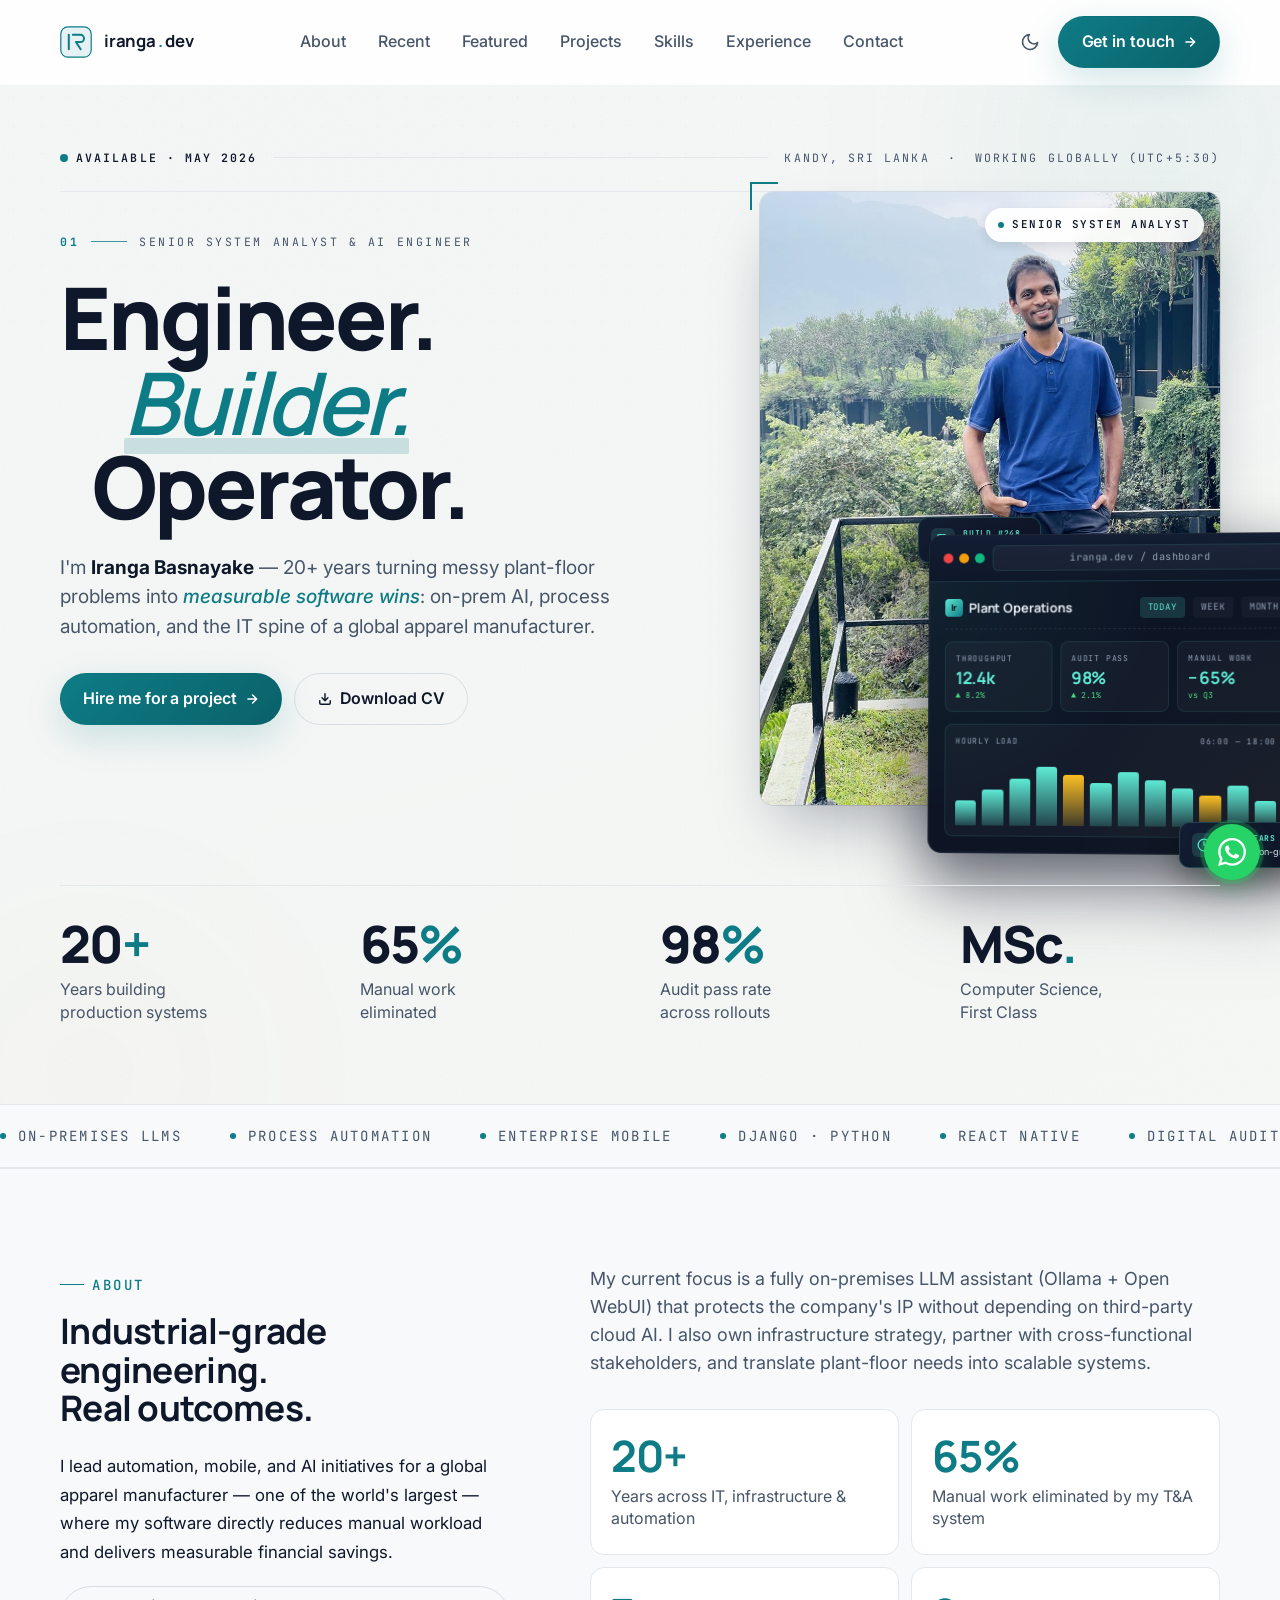
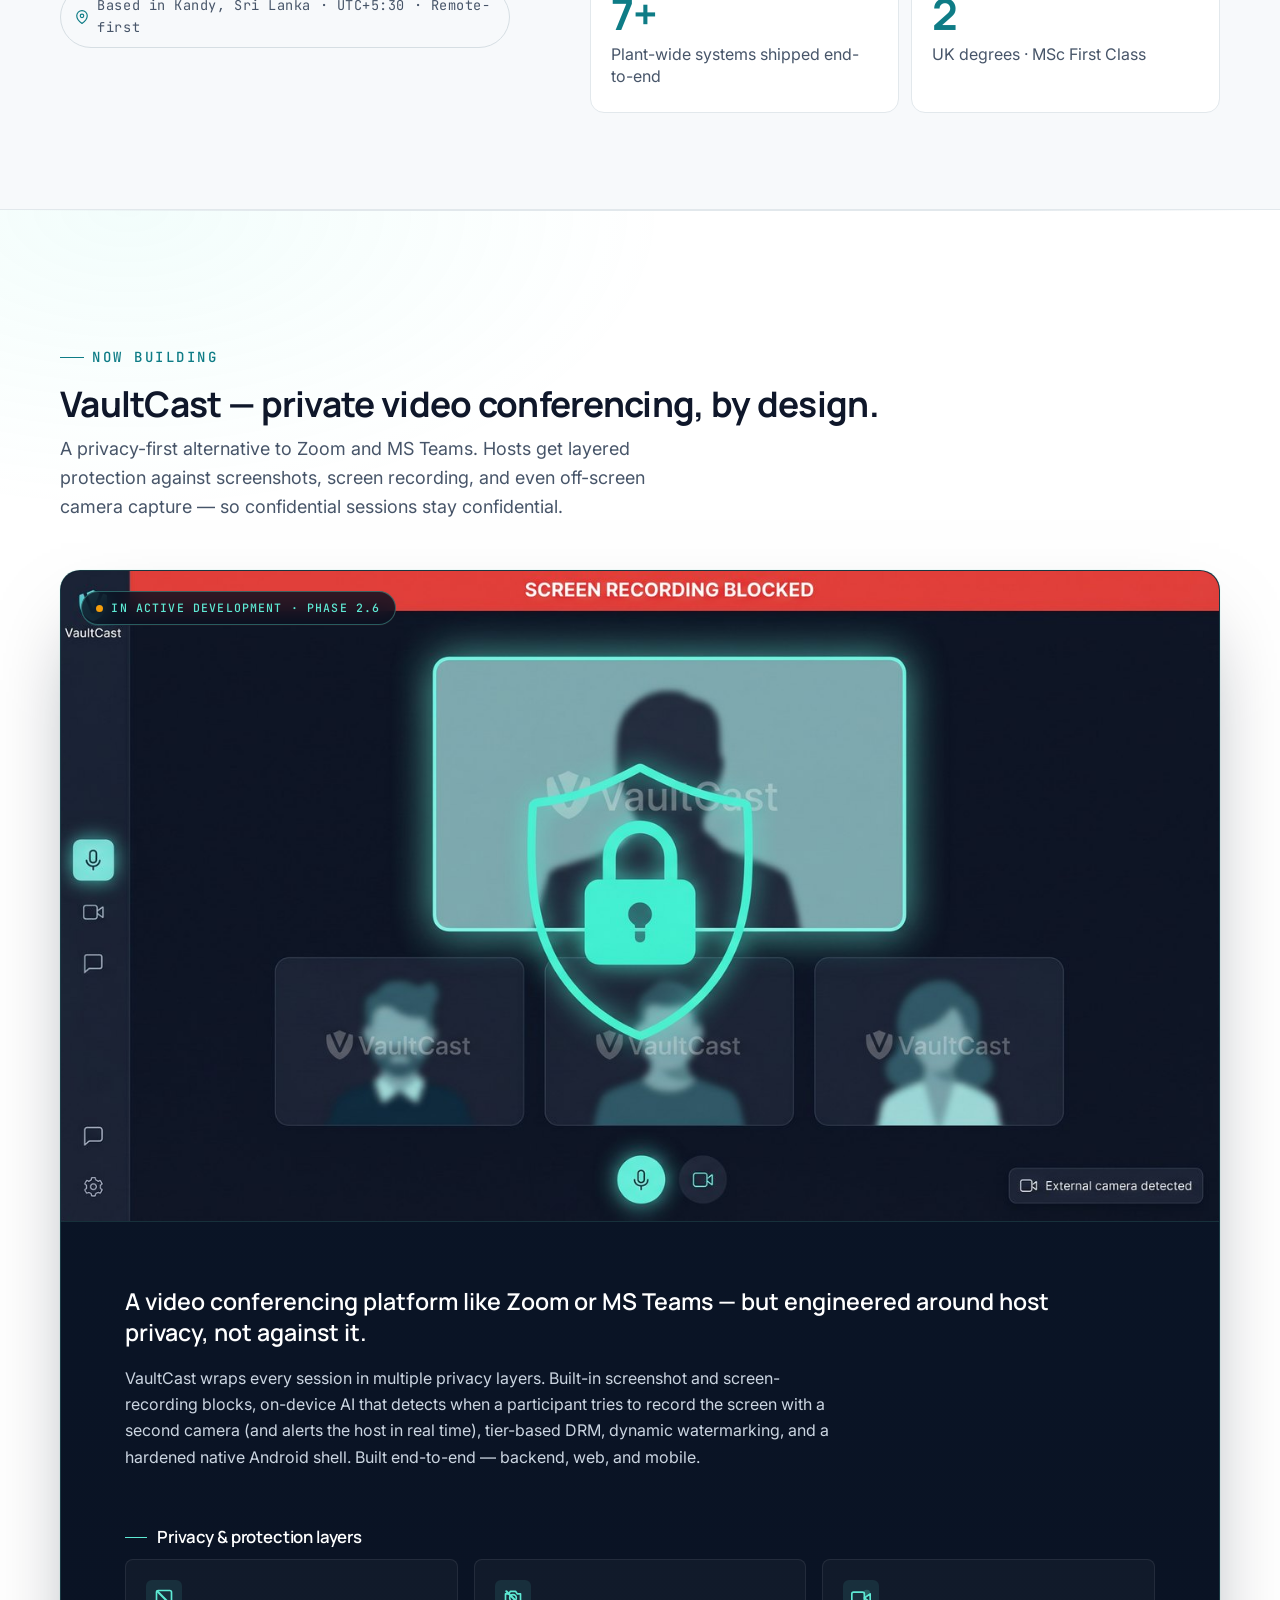
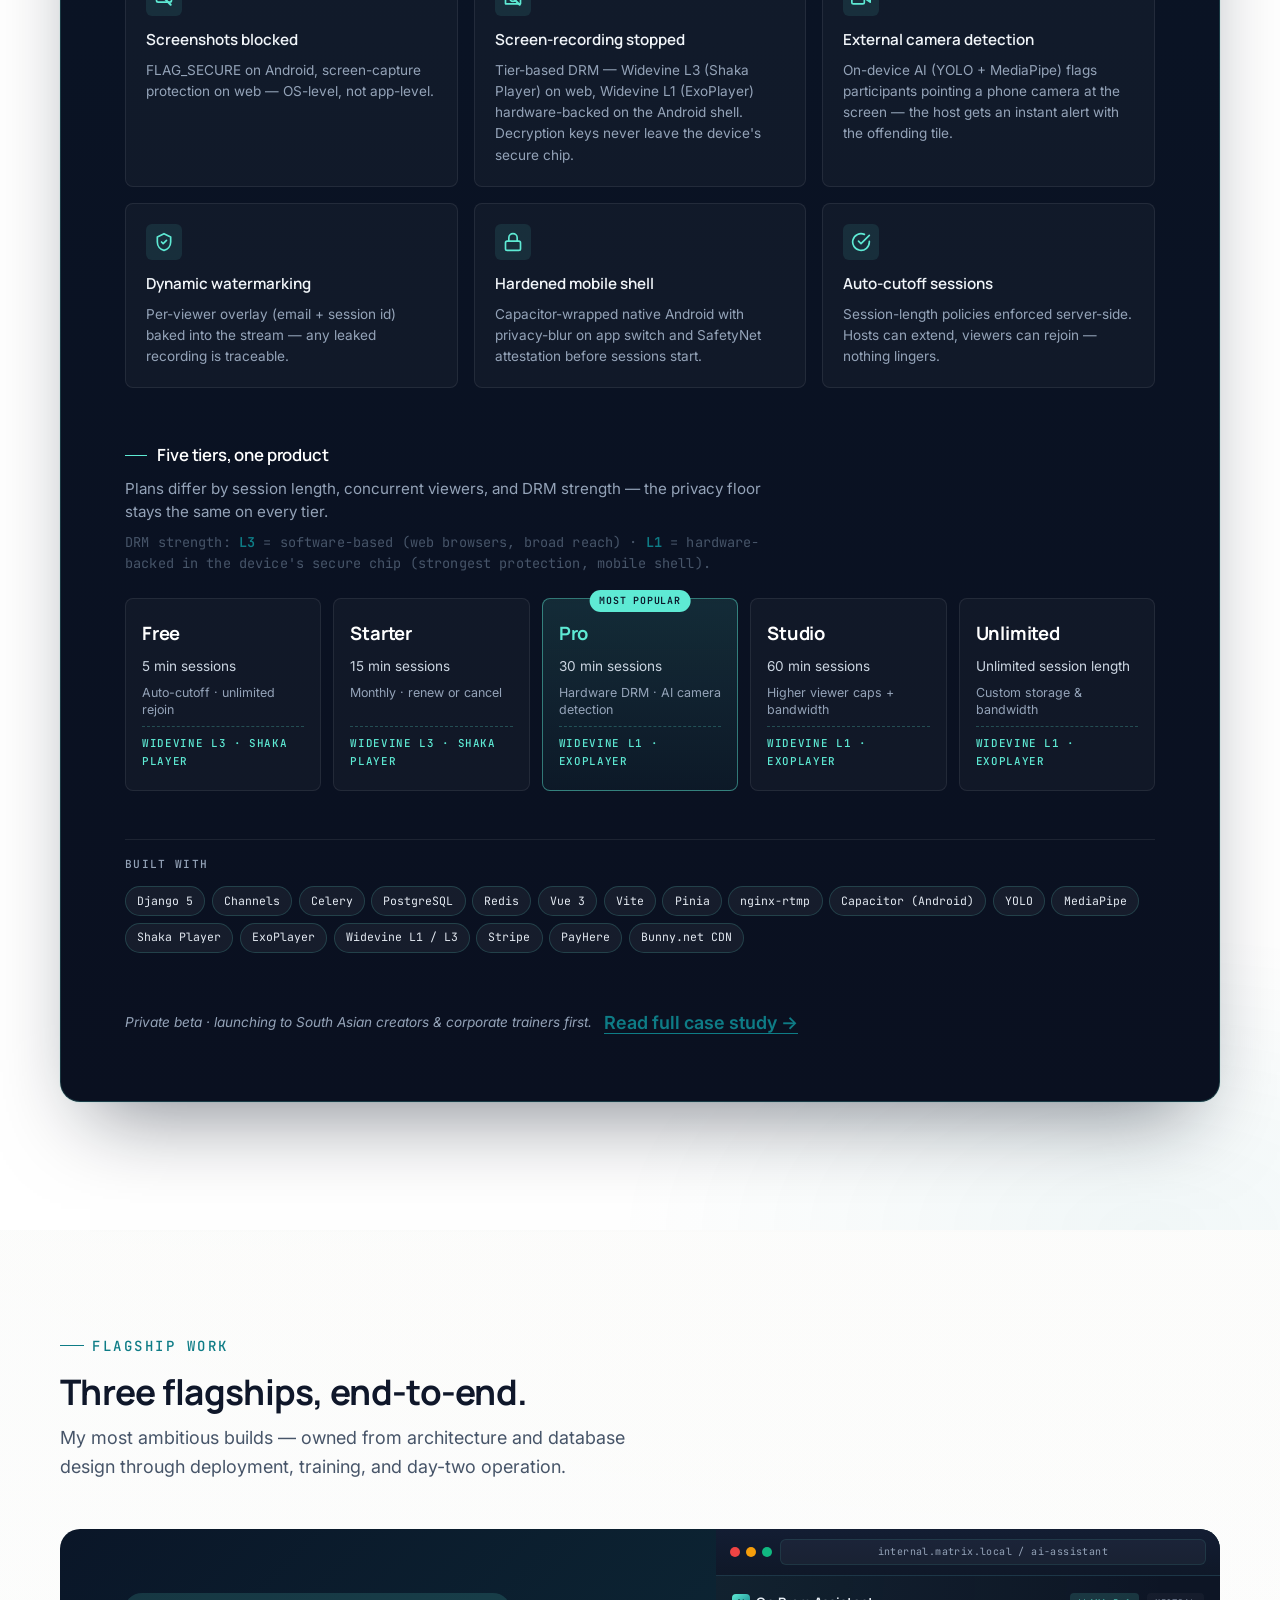
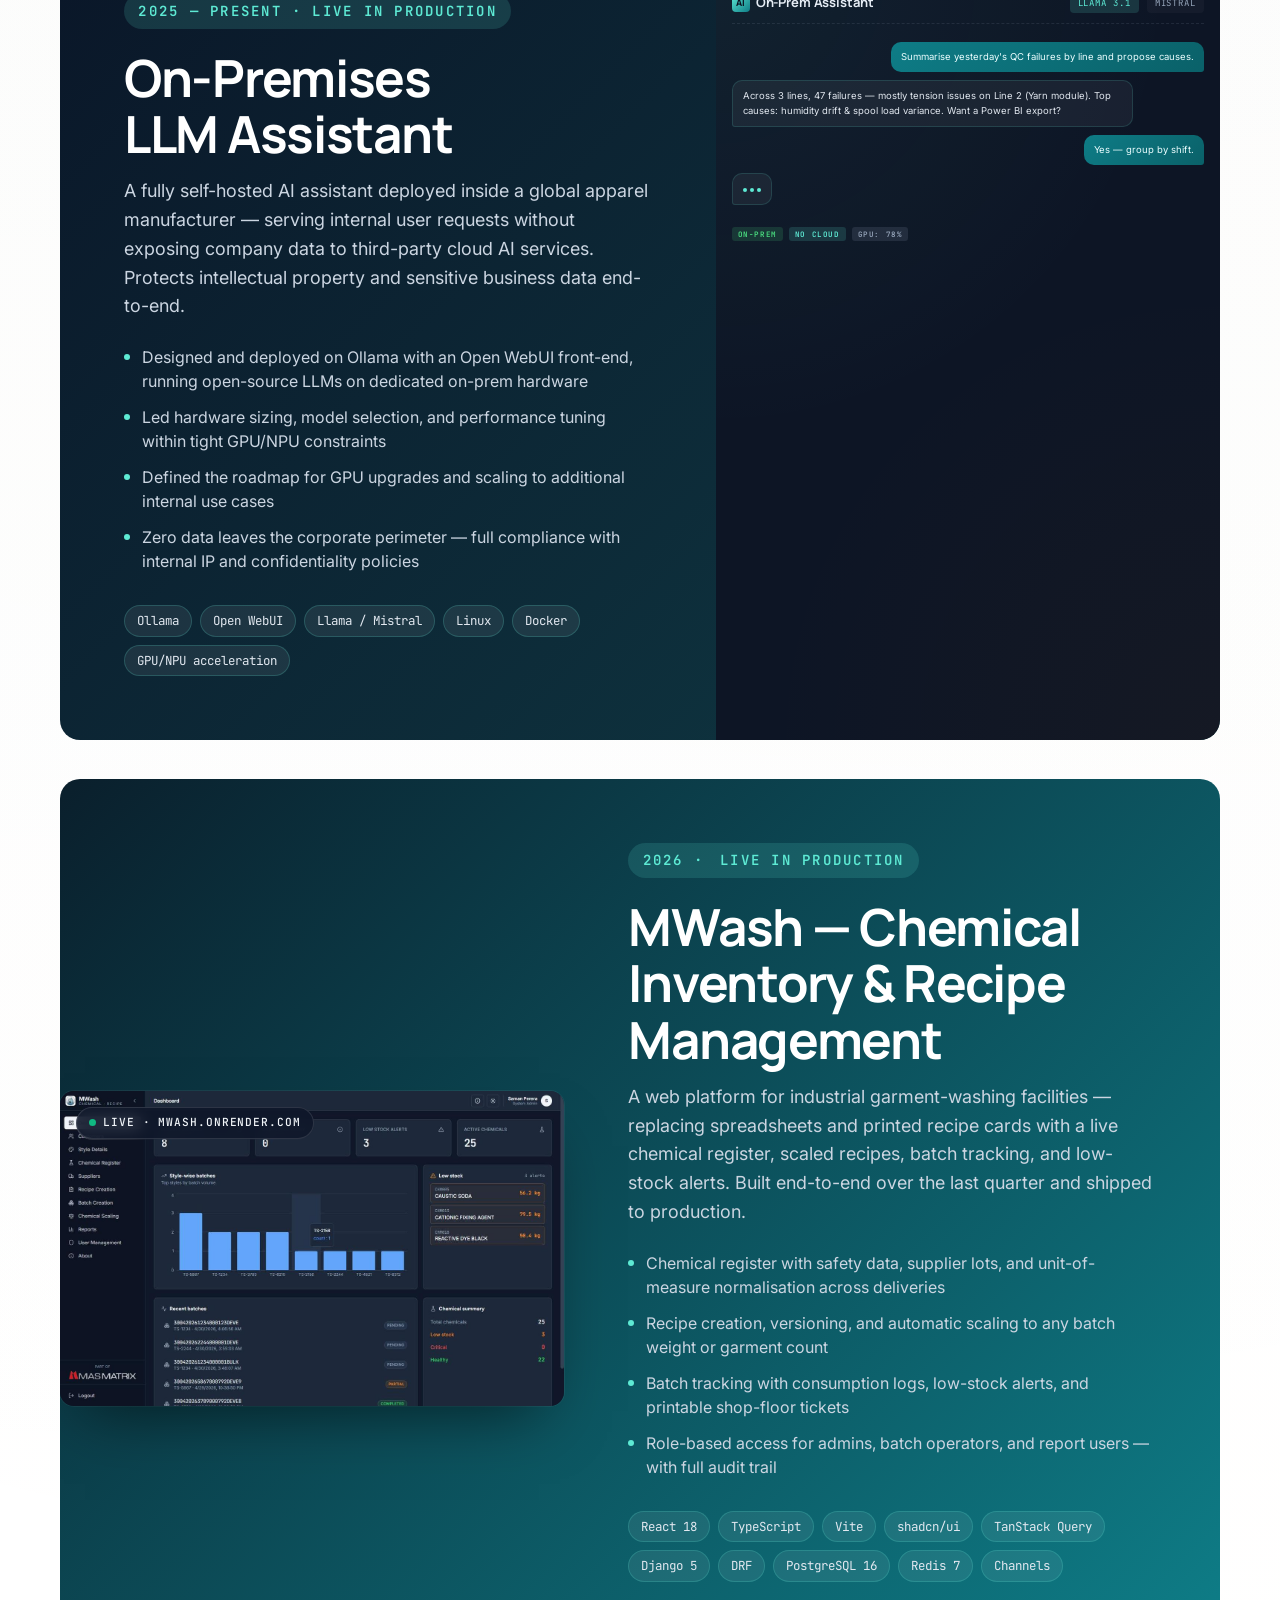
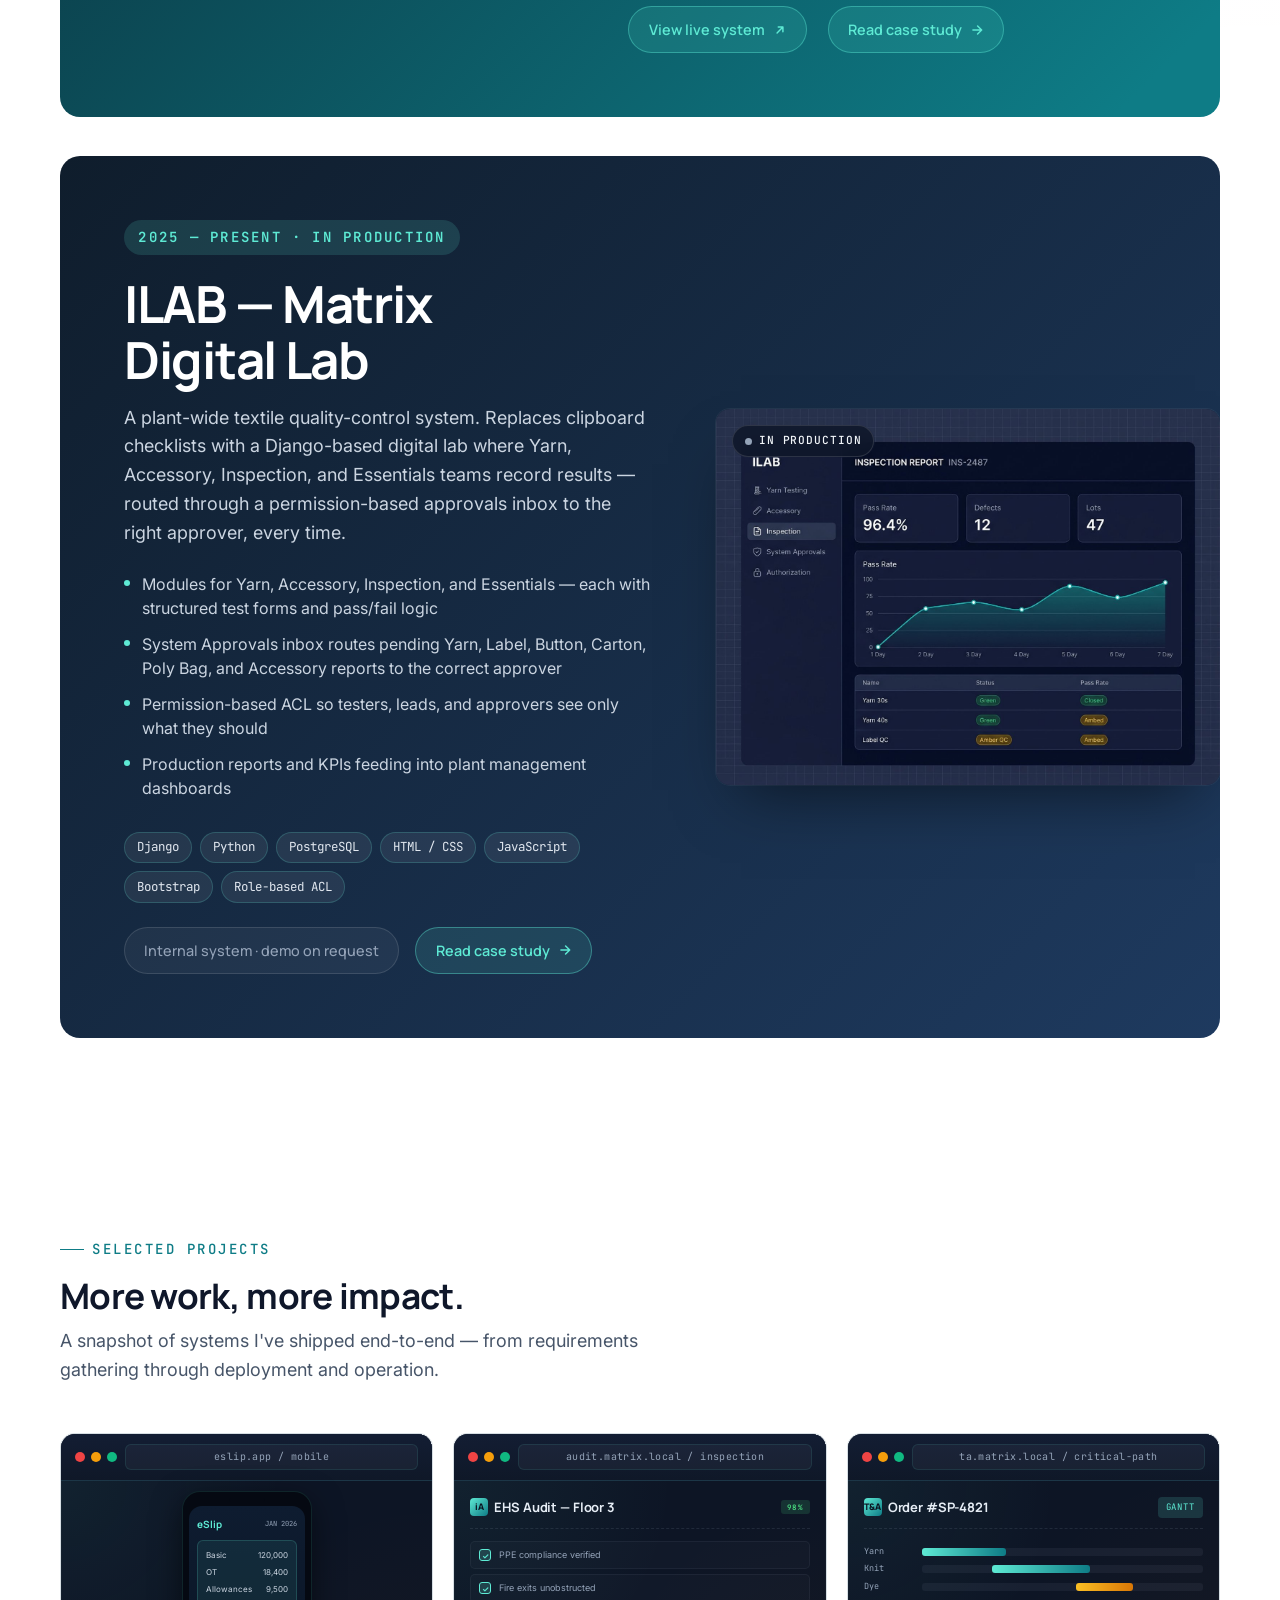
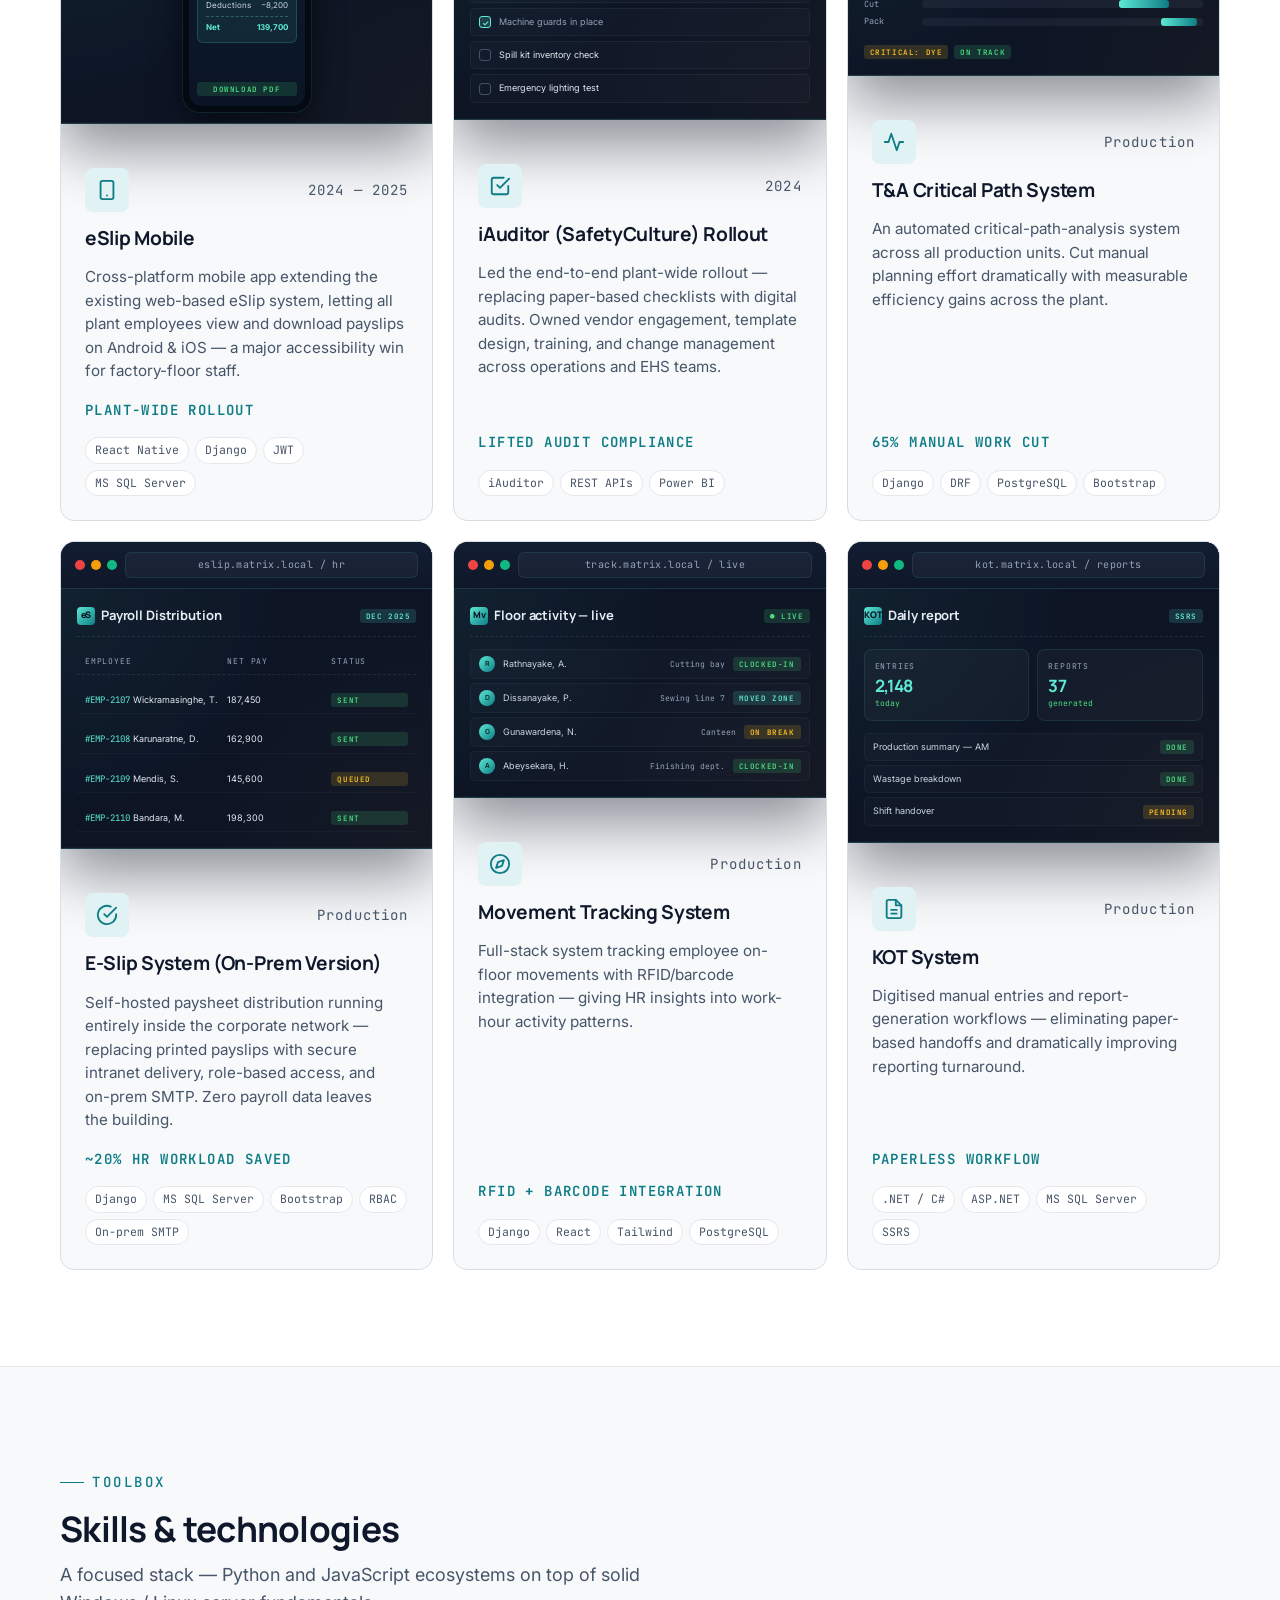
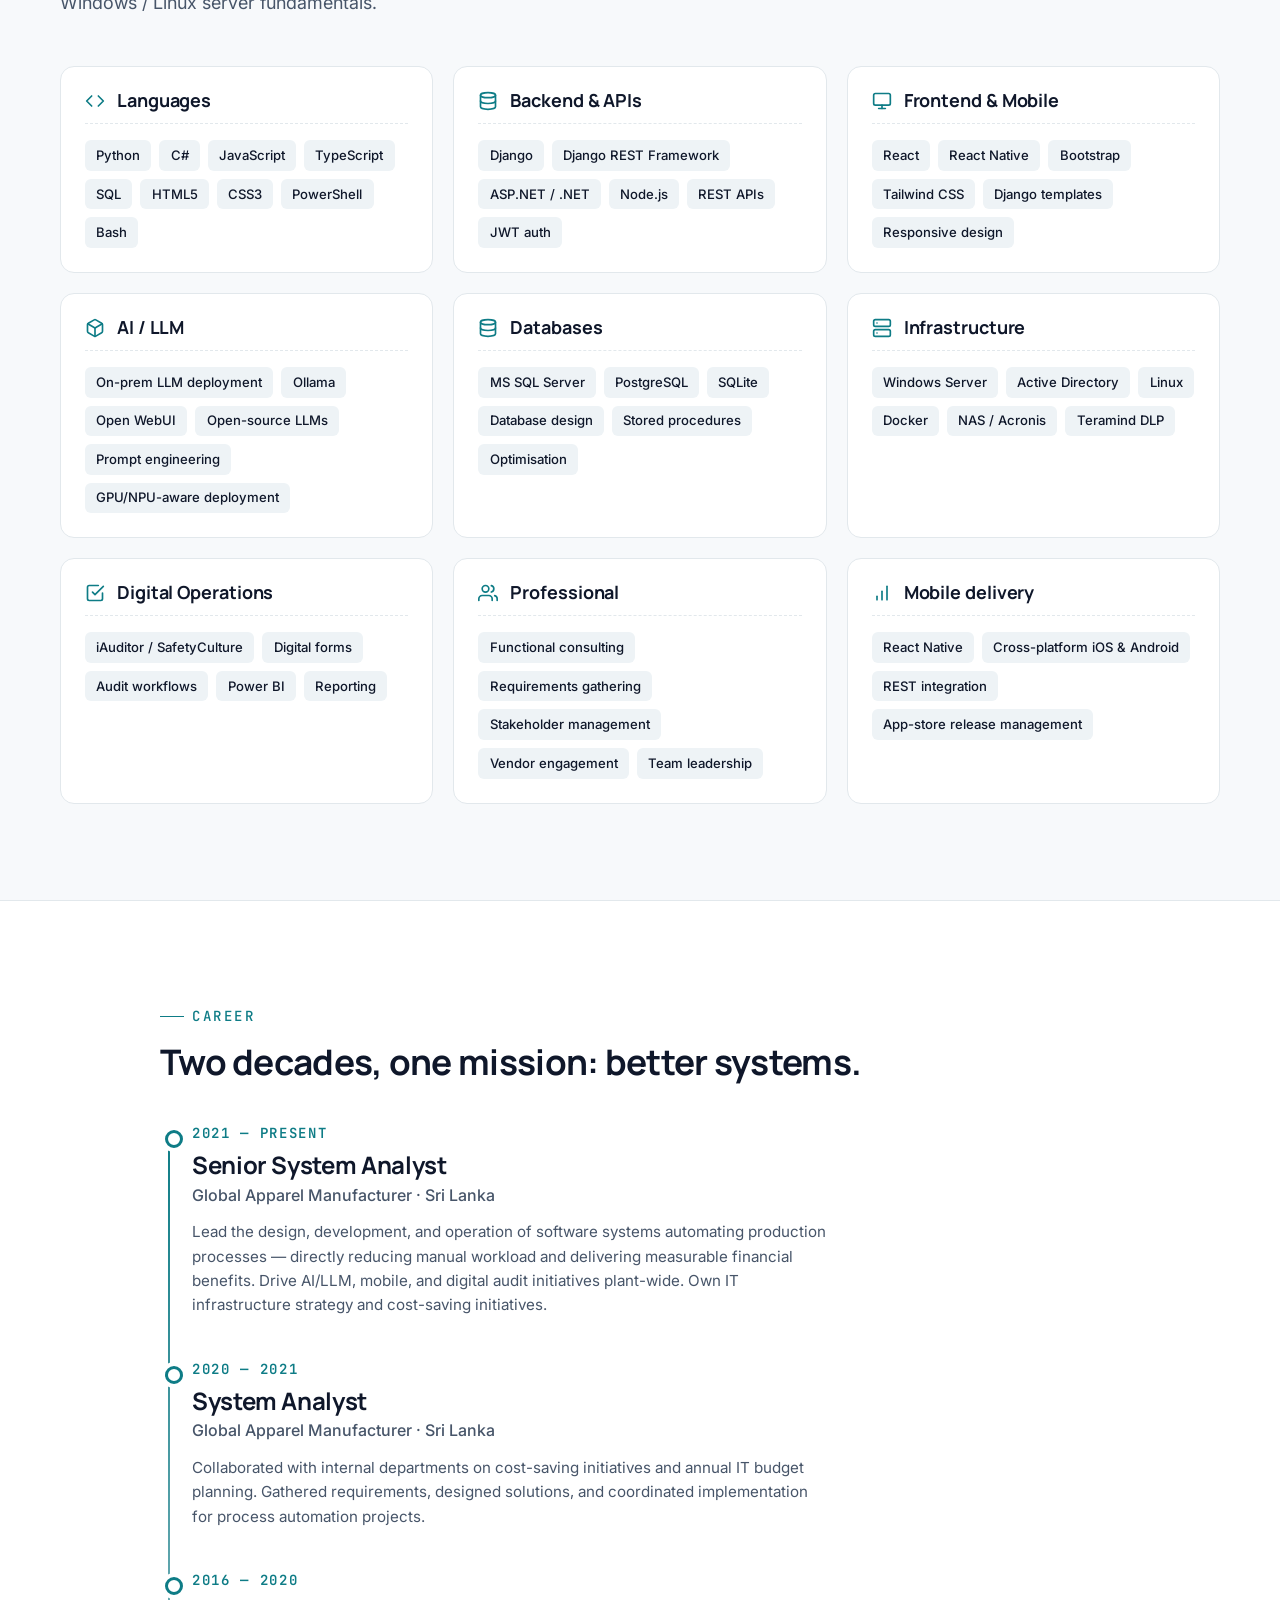
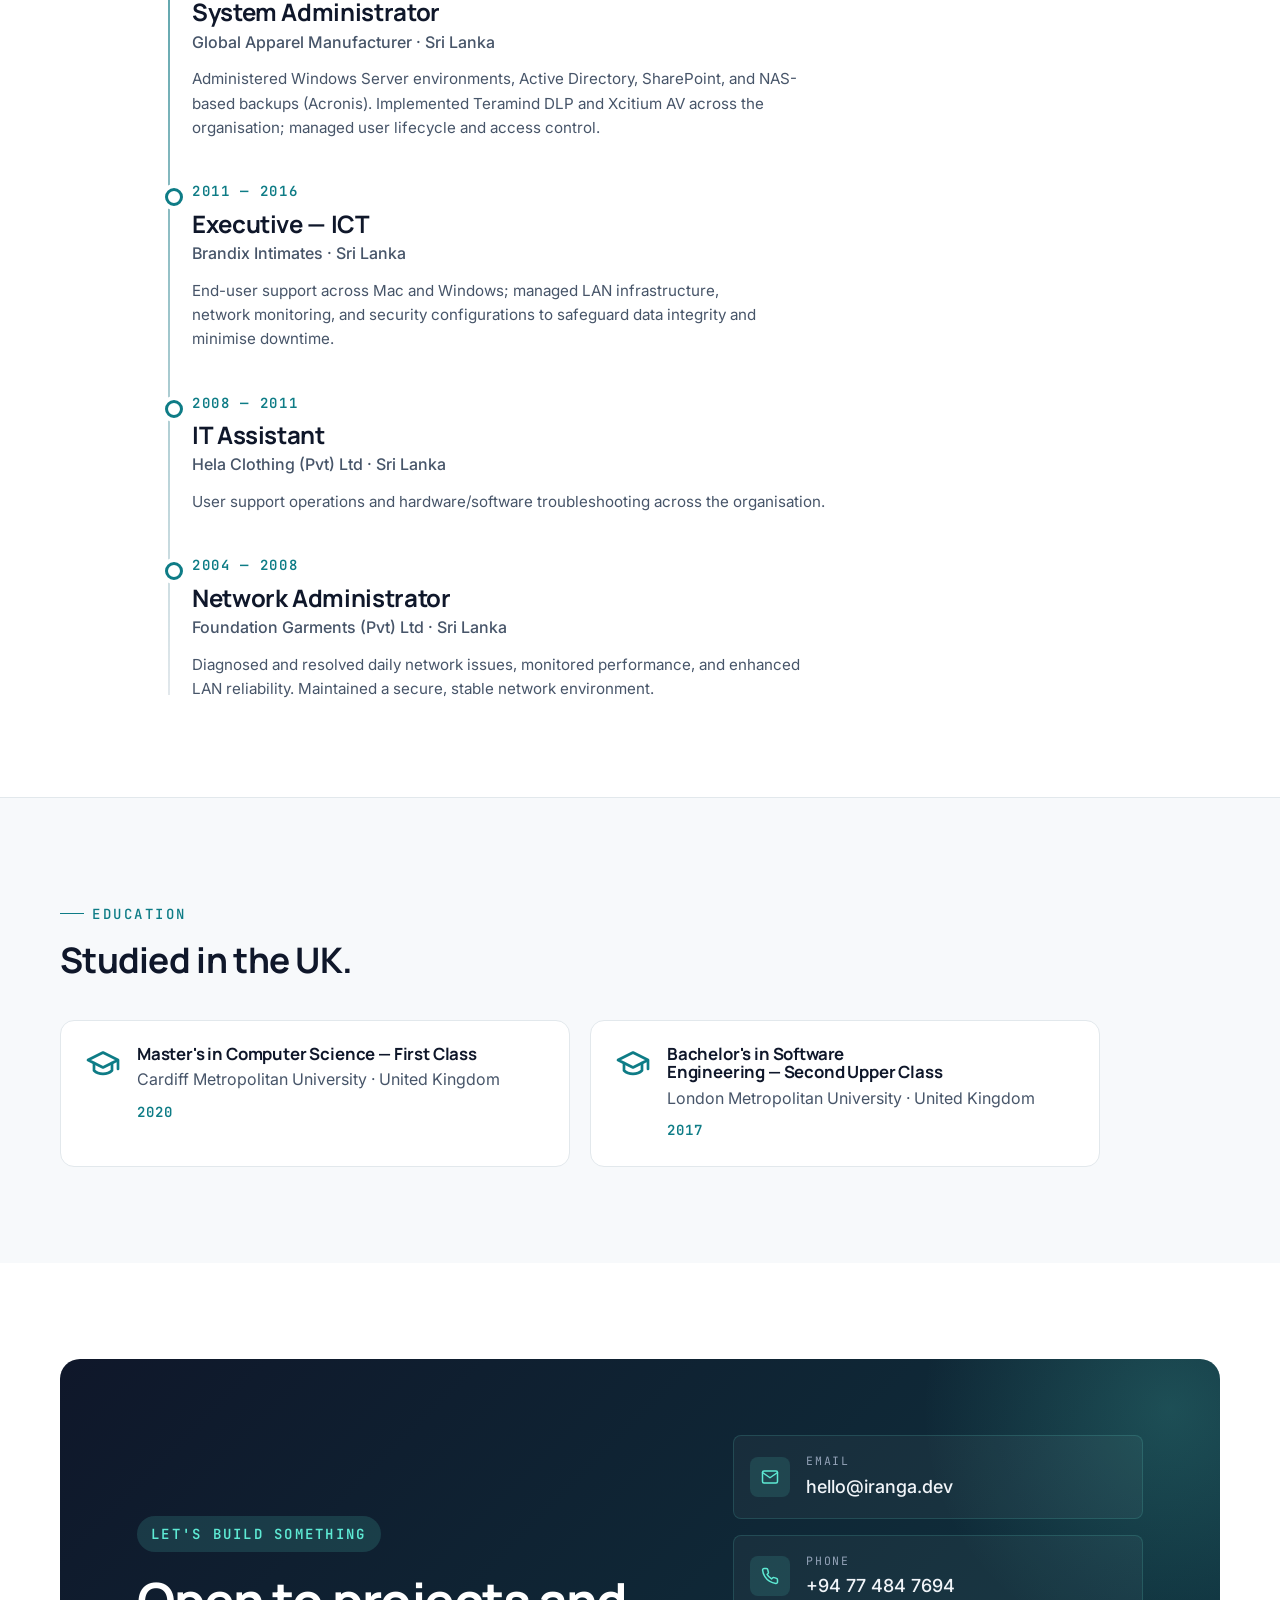
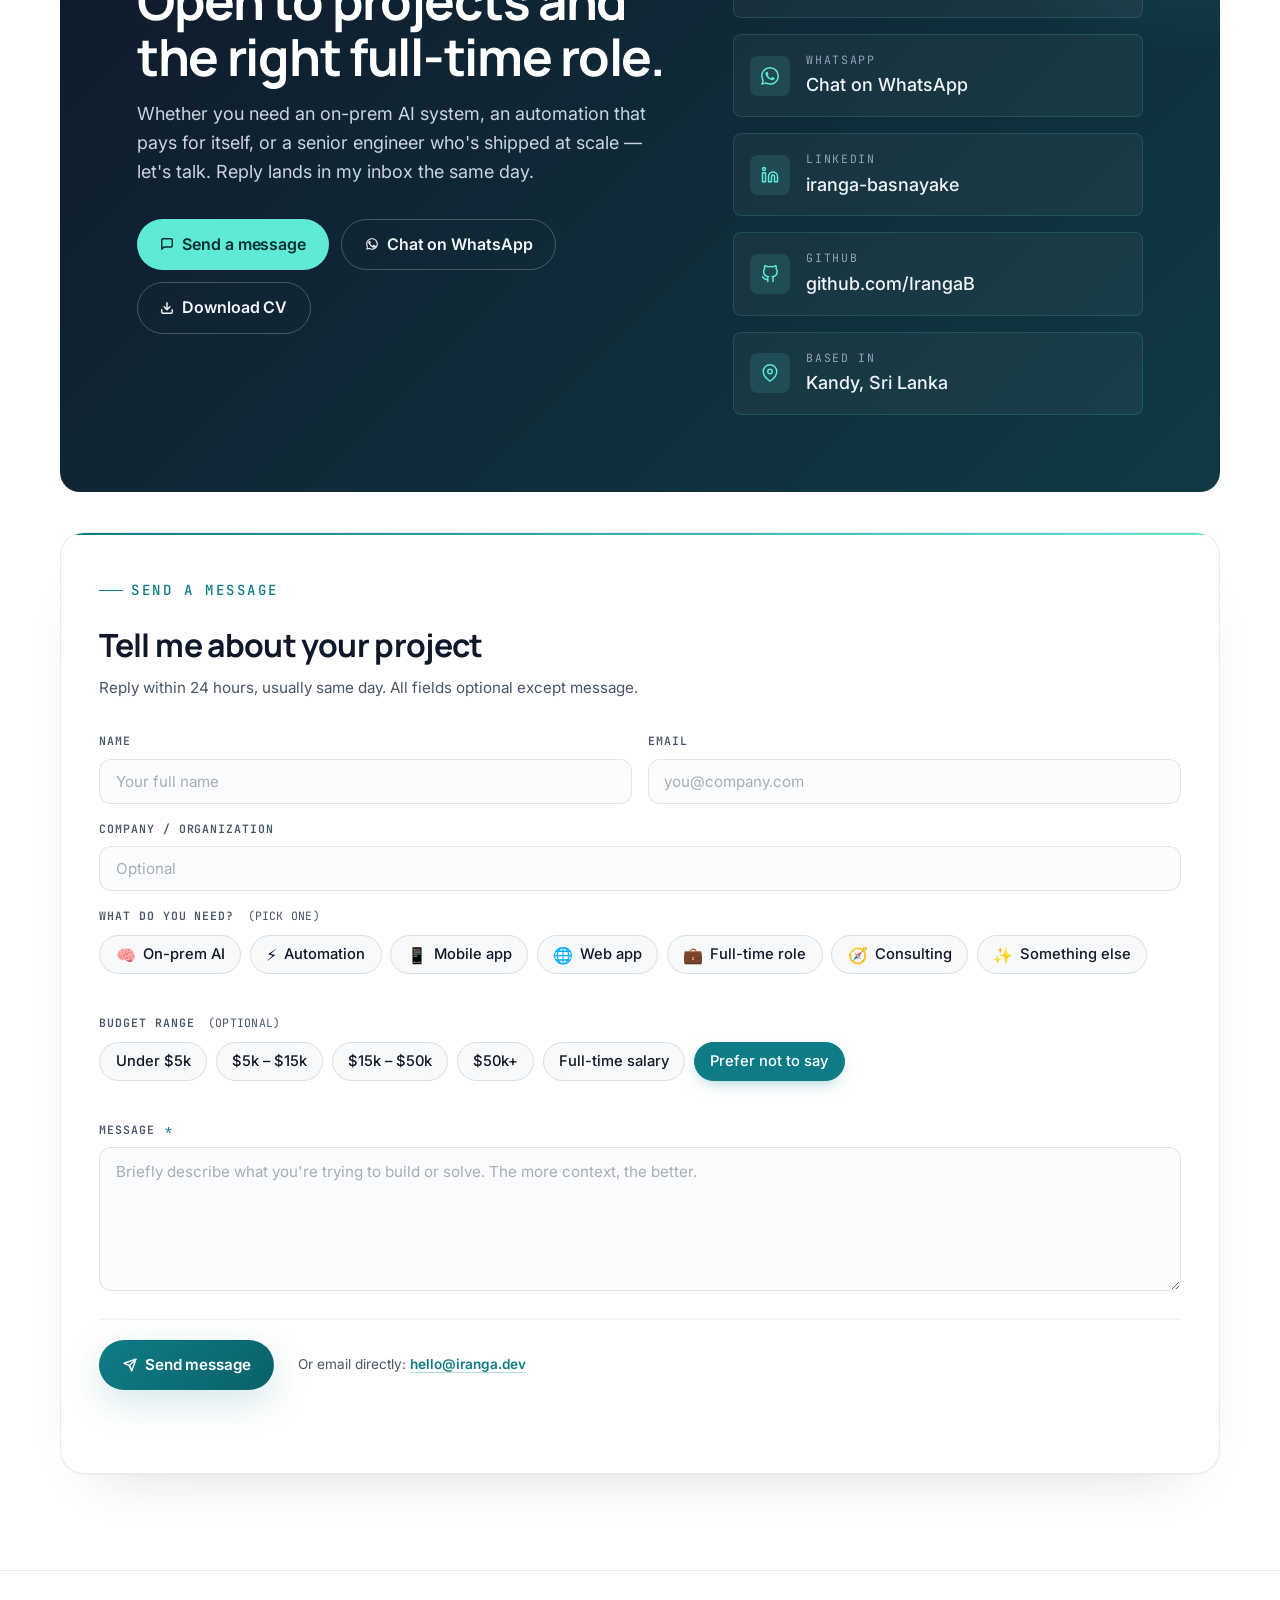
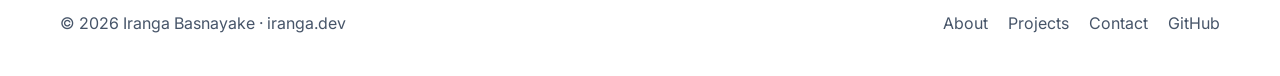
==== commit 1be29103: "feat(seo): add /about + /projects/* deep pages for ranking - New /about/ page with rich biographical" ====
--- a/index.html
+++ b/index.html
@@ -19,7 +19,7 @@
   <meta property="og:url" content="https://iranga.dev/" />
   <meta property="og:title" content="Iranga Basnayake — Senior System Analyst & AI Engineer" />
   <meta property="og:description" content="20+ years building on-premises AI, process automation, and enterprise systems. Based in Kandy, Sri Lanka — working globally." />
-  <meta property="og:image" content="https://iranga.dev/assets/images/og-card.jpg" />
+  <meta property="og:image" content="https://iranga.dev/assets/images/og-card-v2.jpg" />
   <meta property="og:image:width" content="1200" />
   <meta property="og:image:height" content="630" />
   <meta property="og:image:alt" content="Iranga Basnayake — Senior System Analyst & AI Engineer" />
@@ -29,7 +29,7 @@
   <meta name="twitter:card" content="summary_large_image" />
   <meta name="twitter:title" content="Iranga Basnayake — Senior System Analyst & AI Engineer" />
   <meta name="twitter:description" content="20+ years building on-premises AI, process automation, and enterprise systems. Based in Kandy, Sri Lanka." />
-  <meta name="twitter:image" content="https://iranga.dev/assets/images/og-card.jpg" />
+  <meta name="twitter:image" content="https://iranga.dev/assets/images/og-card-v2.jpg" />
   <meta name="twitter:image:alt" content="Iranga Basnayake — Senior System Analyst & AI Engineer" />
 
   <!-- Fonts -->
@@ -37,8 +37,14 @@
   <link rel="preconnect" href="https://fonts.gstatic.com" crossorigin />
   <link href="https://fonts.googleapis.com/css2?family=Inter:wght@400;500;600&family=Manrope:wght@500;600;700;800&family=JetBrains+Mono:wght@400;500&display=swap" rel="stylesheet" />
 
-  <!-- Favicon (inline SVG) -->
-  <link rel="icon" type="image/svg+xml" href='data:image/svg+xml;utf8,<svg xmlns="http://www.w3.org/2000/svg" viewBox="0 0 32 32"><rect width="32" height="32" rx="7" fill="%230e7c86"/><path d="M9 9h3v14H9zM15 9h8a4 4 0 0 1 0 8h-3l4 6h-4l-4-6v6h-1zm1 7h7a3 3 0 0 0 0-6h-7z" fill="white"/></svg>' />
+  <!-- Favicon -->
+  <link rel="icon" type="image/svg+xml" href="/favicon.svg" />
+  <link rel="icon" type="image/png" sizes="32x32" href="/assets/icons/favicon-32.png" />
+  <link rel="icon" type="image/png" sizes="16x16" href="/assets/icons/favicon-16.png" />
+  <link rel="shortcut icon" href="/favicon.ico" />
+  <link rel="apple-touch-icon" sizes="180x180" href="/assets/icons/apple-touch-icon.png" />
+  <link rel="manifest" href="/site.webmanifest" />
+  <meta name="theme-color" content="#080c16" />
 
   <link rel="stylesheet" href="mockups.css" />
   <link rel="stylesheet" href="styles.css" />
@@ -135,7 +141,7 @@
 
       <nav aria-label="Primary">
         <ul class="nav-links" role="list">
-          <li><a href="#about">About</a></li>
+          <li><a href="/about/">About</a></li>
           <li><a href="#recent">Recent</a></li>
           <li><a href="#featured">Featured</a></li>
           <li><a href="#projects">Projects</a></li>
@@ -507,6 +513,7 @@
 
             <div class="vc-cta-row">
               <span class="vc-cta-note">Private beta &middot; launching to South Asian creators &amp; corporate trainers first.</span>
+              <a href="/projects/vaultcast/" class="vc-cta-link" style="color: var(--color-primary); font-weight: 600; text-decoration: underline; text-underline-offset: 4px;">Read full case study →</a>
             </div>
           </div>
         </article>
@@ -666,6 +673,10 @@
               View live system
               <svg width="14" height="14" viewBox="0 0 24 24" fill="none" stroke="currentColor" stroke-width="2.5" stroke-linecap="round" stroke-linejoin="round" aria-hidden="true"><path d="M7 17L17 7M9 7h8v8"/></svg>
             </a>
+            <a class="flagship-link" href="/projects/mwash/" style="margin-left: 1rem;">
+              Read case study
+              <svg width="14" height="14" viewBox="0 0 24 24" fill="none" stroke="currentColor" stroke-width="2.5" stroke-linecap="round" stroke-linejoin="round" aria-hidden="true"><path d="M5 12h14M13 5l7 7-7 7"/></svg>
+            </a>
           </div>
 
           <div class="featured-visual" aria-hidden="true">
@@ -702,7 +713,13 @@
               <span class="stack-chip">Role-based ACL</span>
             </div>
 
-            <span class="flagship-link flagship-link--muted">Internal system &middot; demo on request</span>
+            <div style="display: flex; gap: 1rem; align-items: center; flex-wrap: wrap;">
+              <span class="flagship-link flagship-link--muted">Internal system &middot; demo on request</span>
+              <a class="flagship-link" href="/projects/ilab/">
+                Read case study
+                <svg width="14" height="14" viewBox="0 0 24 24" fill="none" stroke="currentColor" stroke-width="2.5" stroke-linecap="round" stroke-linejoin="round" aria-hidden="true"><path d="M5 12h14M13 5l7 7-7 7"/></svg>
+              </a>
+            </div>
           </div>
 
           <div class="featured-visual" aria-hidden="true">
@@ -1297,16 +1314,16 @@
             <p>Reply within 24 hours, usually same day. All fields optional except message.</p>
           </div>
 
-          <!--
-            FORMSPREE / WEB3FORMS SETUP:
-            1. Sign up free at https://formspree.io or https://web3forms.com
-            2. Replace the action URL below with your endpoint
-            3. Until then, the form falls back to opening the user's email client via mailto.
-          -->
+          <!-- Web3Forms: free, no-auth form endpoint. Submissions deliver to hello@iranga.dev -->
           <form class="contact-form"
-                action="https://formspree.io/f/YOUR_FORM_ID"
+                action="https://api.web3forms.com/submit"
                 method="POST"
                 data-fallback-email="hello@iranga.dev">
+            <input type="hidden" name="access_key" value="2045c20a-23de-4505-8013-516f4413069d" />
+            <input type="hidden" name="from_name" value="iranga.dev contact form" />
+            <input type="hidden" name="subject" value="New message from iranga.dev contact form" />
+            <input type="hidden" name="replyto" value="" />
+
             <div class="form-row form-row-2">
               <label class="field">
                 <span class="field-label">Name</span>
